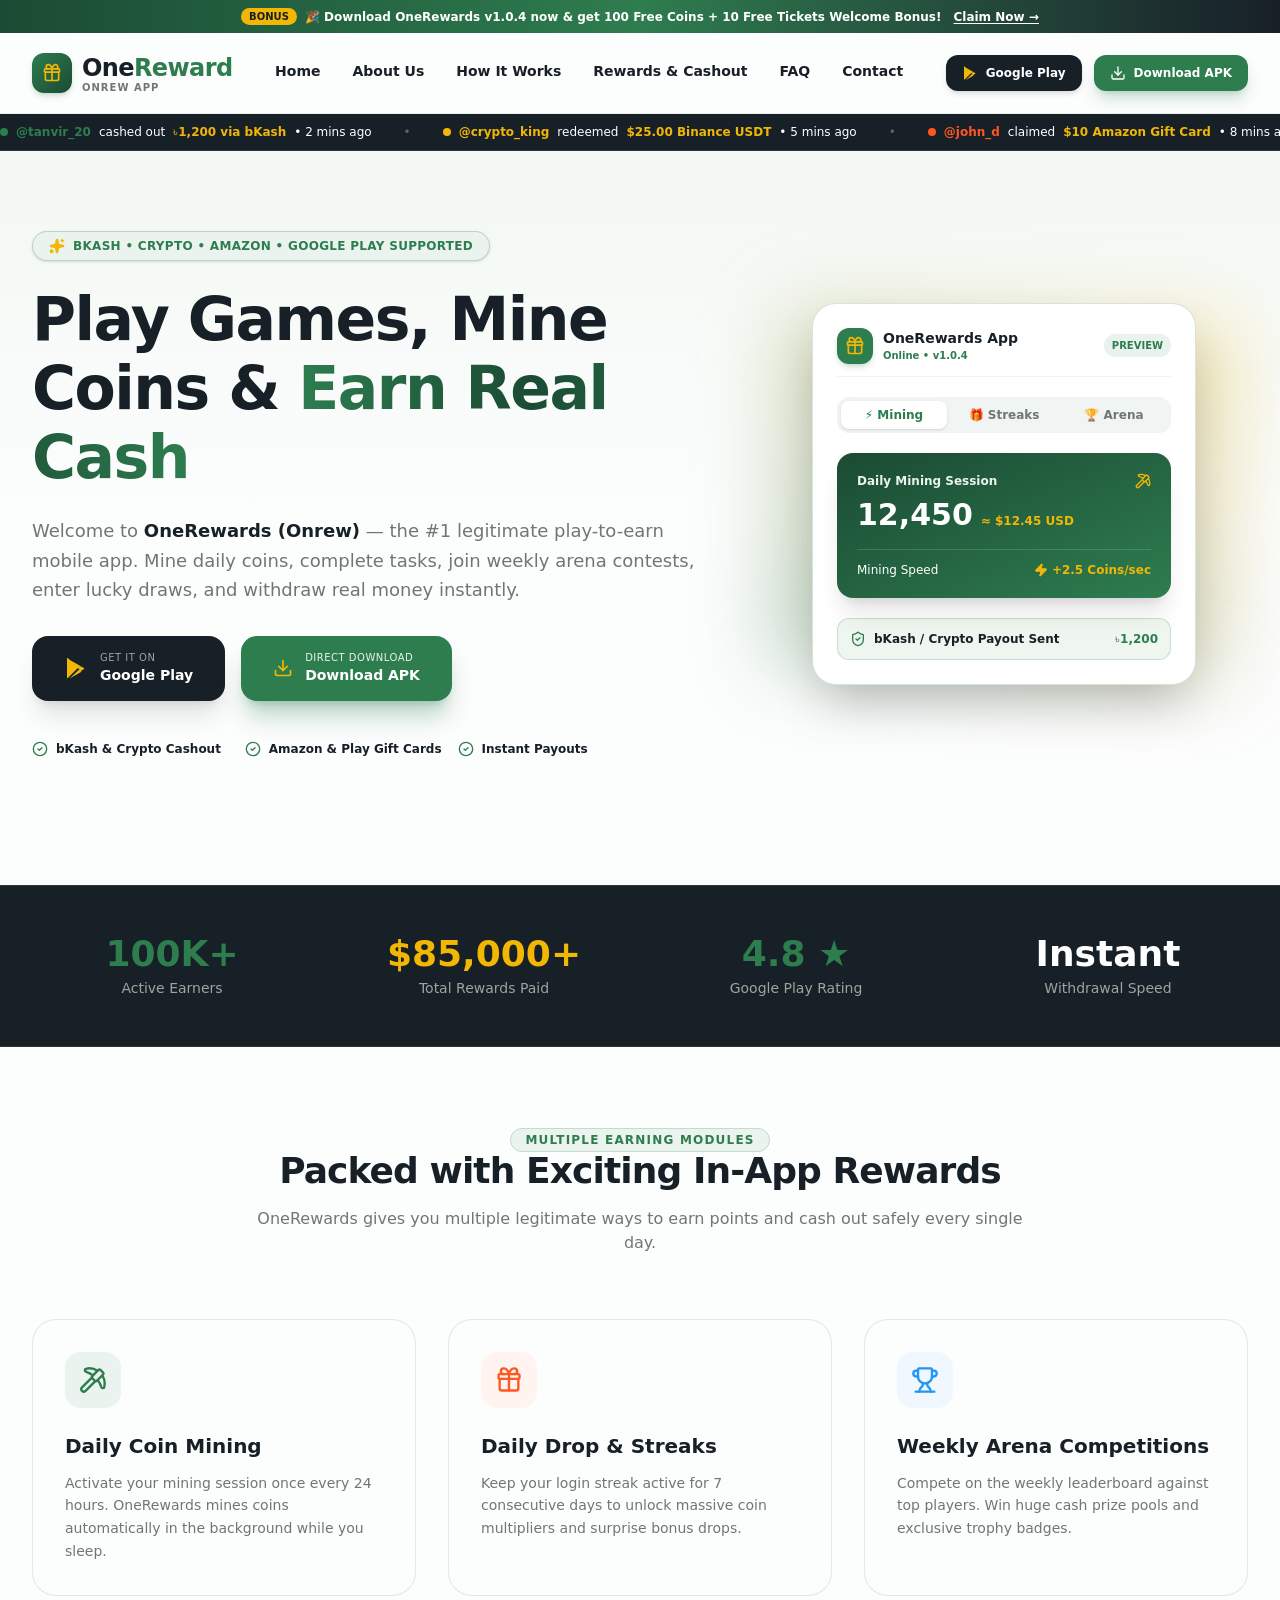
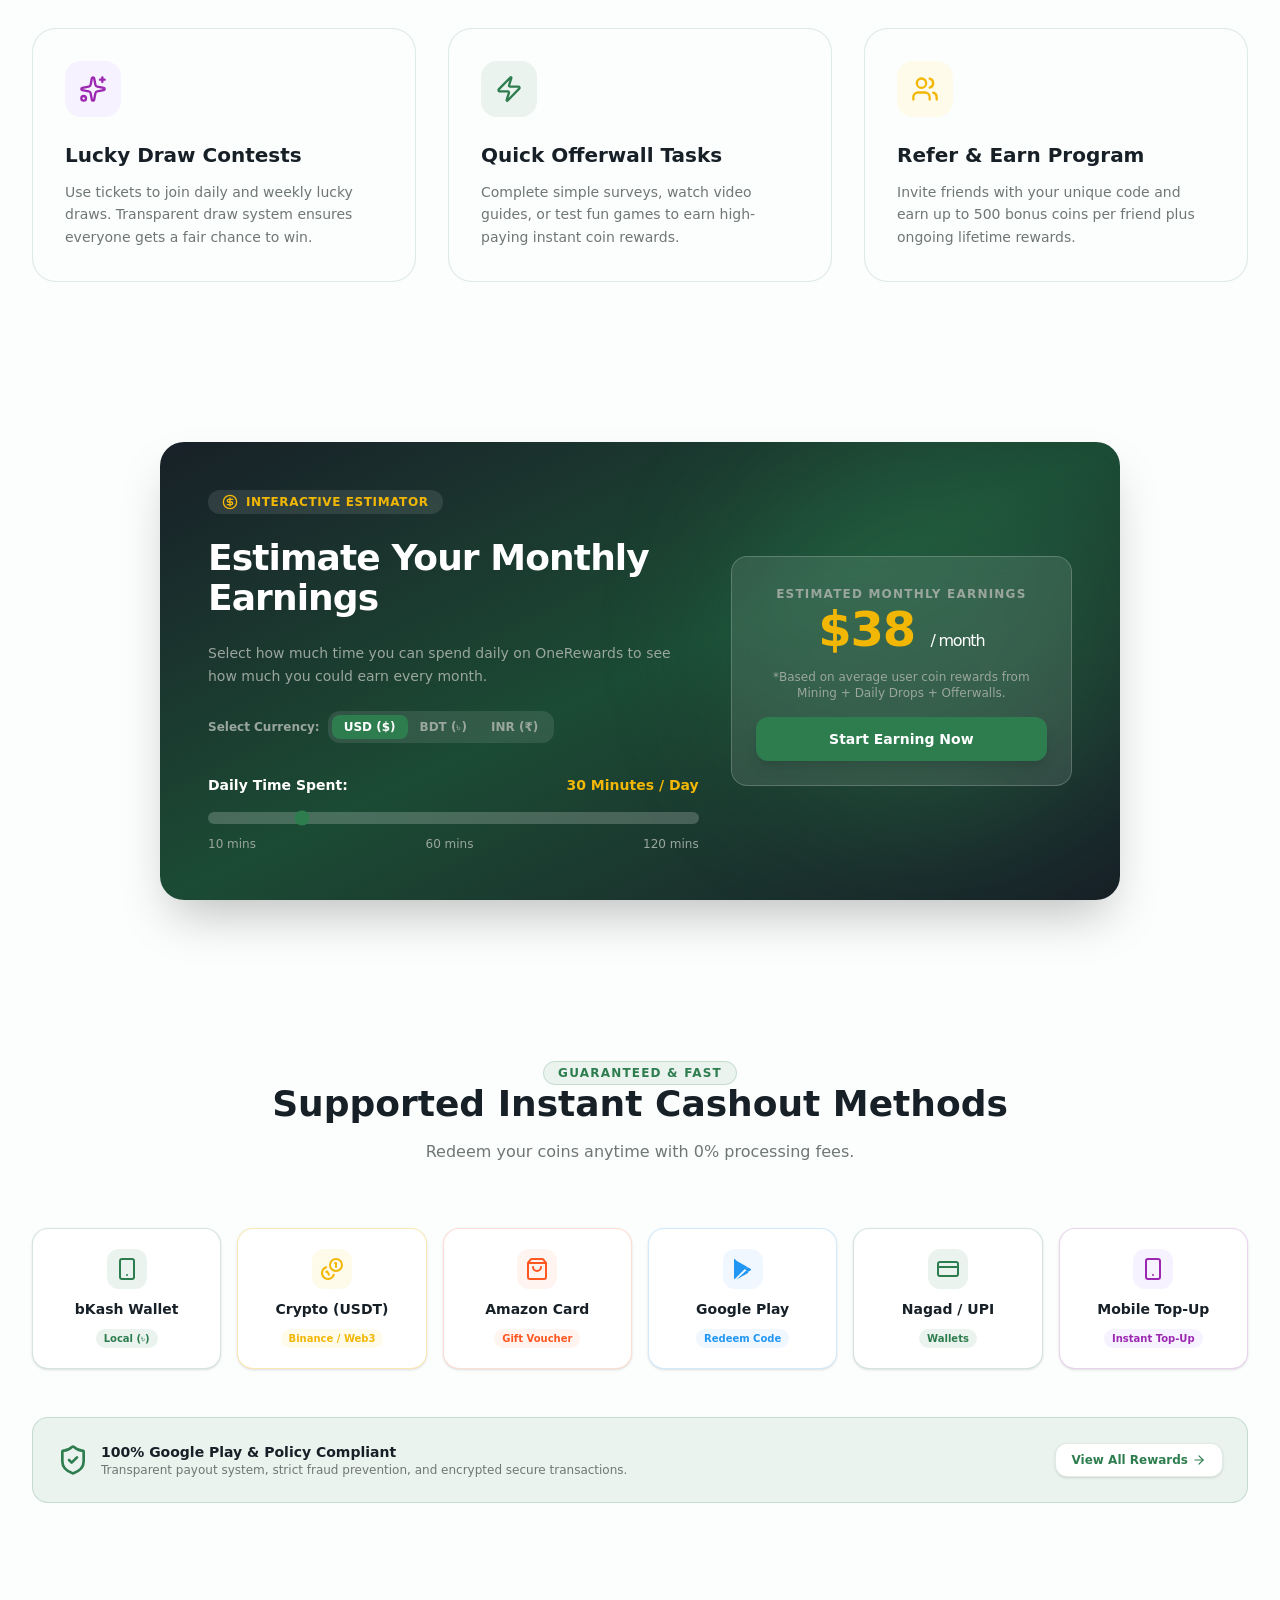
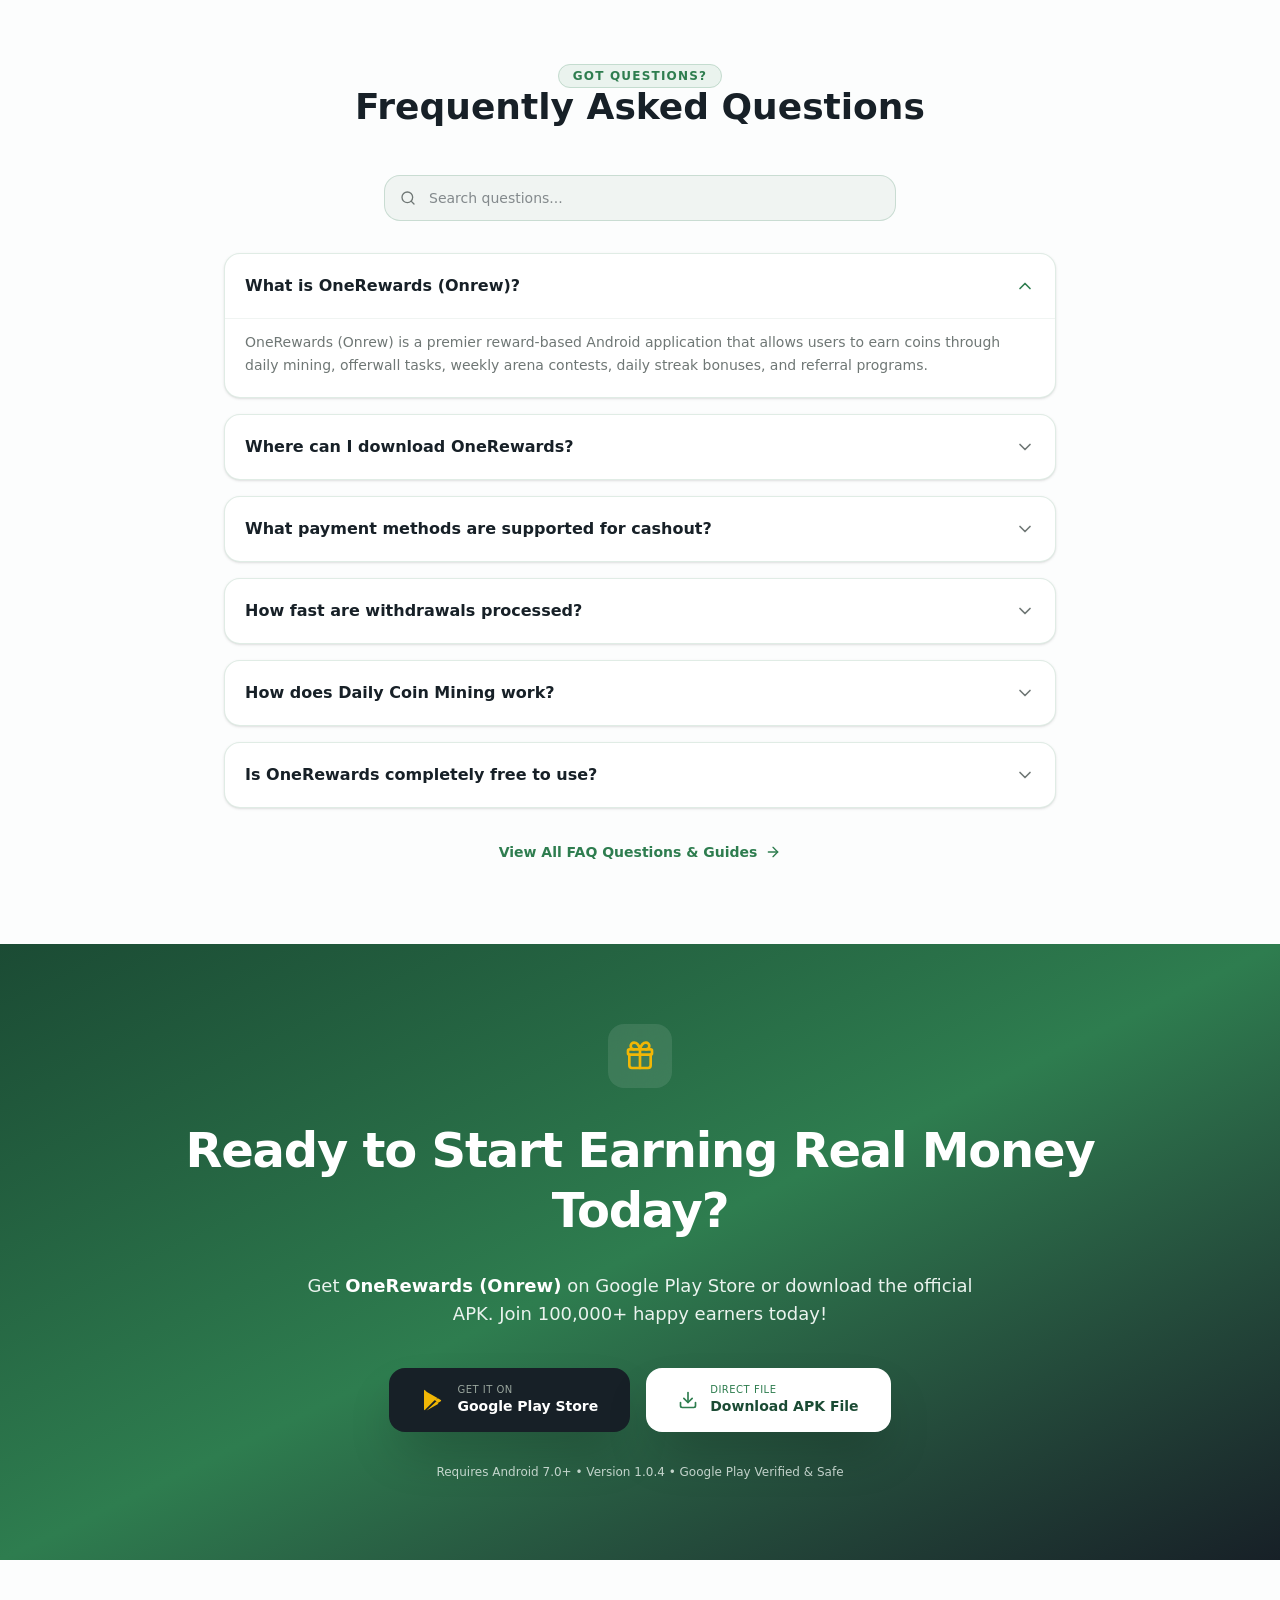
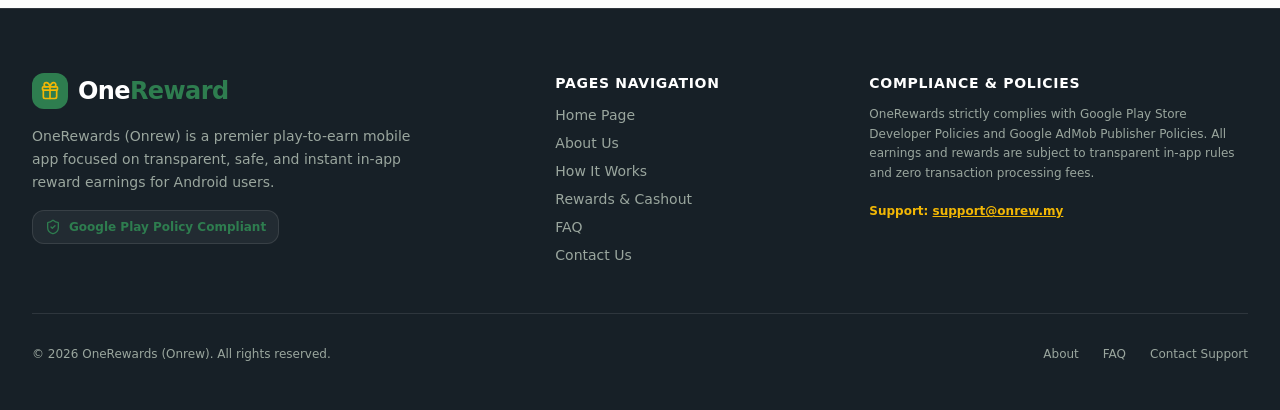
==== index.html @ f371012a "Deploy: 2026-09-25T16:07:04.960Z" ====
<!doctype html>
<html lang="en" class="scroll-smooth">
  <head>
    <meta charset="UTF-8" />
    <link rel="icon" type="image/png" href="/logo.png" />
    <meta name="viewport" content="width=device-width, initial-scale=1.0, maximum-scale=5.0" />
    <title>OneRewards | Play to Earn Money</title>

    <!-- SEO Meta Tags -->
    <meta name="description" content="OneRewards  is a premier rewards & earning platform. Mine coins daily, complete offerwall tasks, enter lucky draws, join weekly arena contests, and redeem real cash & gift cards instantly." />
    <meta name="keywords" content="OneRewards, Play to Earn, Earn Money Online, Daily Mining, Earn Cash App, Free Gift Cards, Weekly Arena, Lucky Draw, Fast Payout" />
    <meta name="author" content="OneRewards Team" />
    <meta name="robots" content="index, follow" />

    <!-- Open Graph / Facebook -->
    <meta property="og:type" content="website" />
    <meta property="og:url" content="https://onrew.app/" />
    <meta property="og:title" content="OneRewards | Play to Earn Money & Real Cash" />
    <meta property="og:description" content="Mine coins daily, complete fun tasks, compete in weekly arena contests, and withdraw real money instantly with OneRewards." />
    <meta property="og:image" content="/logo.png" />
    <meta property="og:site_name" content="OneRewards" />

    <!-- Twitter Card -->
    <meta name="twitter:card" content="summary_large_image" />
    <meta name="twitter:title" content="OneRewards | Play to Earn Money" />
    <meta name="twitter:description" content="Join 100,000+ users earning real cash & gift cards daily with OneRewards." />
    <meta name="twitter:image" content="/logo.png" />

    <!-- Google Fonts -->
    <link rel="preconnect" href="https://fonts.googleapis.com">
    <link rel="preconnect" href="https://fonts.gstatic.com" crossorigin>
    <link href="https://fonts.googleapis.com/css2?family=Plus+Jakarta+Sans:wght@400;500;600;700;800&family=Inter:wght@400;500;600;700&display=swap" rel="stylesheet">

    <!-- Structured Data (JSON-LD) for SEO -->
    <script type="application/ld+json">
    {
      "@context": "https://schema.org",
      "@type": "SoftwareApplication",
      "name": "OneRewards",
      "alternateName": "Onrew",
      "operatingSystem": "Android",
      "applicationCategory": "GameApplication, FinanceApplication",
      "offers": {
        "@type": "Offer",
        "price": "0",
        "priceCurrency": "USD"
      },
      "aggregateRating": {
        "@type": "AggregateRating",
        "ratingValue": "4.8",
        "ratingCount": "12500"
      },
      "description": "Play games, complete daily tasks, mine coins, join weekly arena contests and redeem real money with OneRewards."
    }
    </script>
    <script type="module" crossorigin src="/assets/index-3_GnJYnE.js"></script>
    <link rel="stylesheet" crossorigin href="/assets/index-DfwvZRqY.css">
  </head>
  <body class="bg-[#FCFDFD] text-[#172027] font-sans antialiased selection:bg-[#2E7D4F] selection:text-white">
    <div id="root"></div>
  </body>
</html>
---- assets/index-DfwvZRqY.css ----
/*! tailwindcss v4.3.1 | MIT License | https://tailwindcss.com */
@layer properties{@supports (((-webkit-hyphens:none)) and (not (margin-trim:inline))) or ((-moz-orient:inline) and (not (color:rgb(from red r g b)))){*,:before,:after,::backdrop{--tw-translate-x:0;--tw-translate-y:0;--tw-translate-z:0;--tw-scale-x:1;--tw-scale-y:1;--tw-scale-z:1;--tw-rotate-x:initial;--tw-rotate-y:initial;--tw-rotate-z:initial;--tw-skew-x:initial;--tw-skew-y:initial;--tw-space-y-reverse:0;--tw-space-x-reverse:0;--tw-divide-y-reverse:0;--tw-border-style:solid;--tw-gradient-position:initial;--tw-gradient-from:#0000;--tw-gradient-via:#0000;--tw-gradient-to:#0000;--tw-gradient-stops:initial;--tw-gradient-via-stops:initial;--tw-gradient-from-position:0%;--tw-gradient-via-position:50%;--tw-gradient-to-position:100%;--tw-leading:initial;--tw-font-weight:initial;--tw-tracking:initial;--tw-shadow:0 0 #0000;--tw-shadow-color:initial;--tw-shadow-alpha:100%;--tw-inset-shadow:0 0 #0000;--tw-inset-shadow-color:initial;--tw-inset-shadow-alpha:100%;--tw-ring-color:initial;--tw-ring-shadow:0 0 #0000;--tw-inset-ring-color:initial;--tw-inset-ring-shadow:0 0 #0000;--tw-ring-inset:initial;--tw-ring-offset-width:0px;--tw-ring-offset-color:#fff;--tw-ring-offset-shadow:0 0 #0000;--tw-blur:initial;--tw-brightness:initial;--tw-contrast:initial;--tw-grayscale:initial;--tw-hue-rotate:initial;--tw-invert:initial;--tw-opacity:initial;--tw-saturate:initial;--tw-sepia:initial;--tw-drop-shadow:initial;--tw-drop-shadow-color:initial;--tw-drop-shadow-alpha:100%;--tw-drop-shadow-size:initial;--tw-backdrop-blur:initial;--tw-backdrop-brightness:initial;--tw-backdrop-contrast:initial;--tw-backdrop-grayscale:initial;--tw-backdrop-hue-rotate:initial;--tw-backdrop-invert:initial;--tw-backdrop-opacity:initial;--tw-backdrop-saturate:initial;--tw-backdrop-sepia:initial;--tw-duration:initial}}}@layer theme{:root,:host{--font-sans:ui-sans-serif, system-ui, sans-serif, "Apple Color Emoji", "Segoe UI Emoji", "Segoe UI Symbol", "Noto Color Emoji";--font-mono:ui-monospace, SFMono-Regular, Menlo, Monaco, Consolas, "Liberation Mono", "Courier New", monospace;--color-white:#fff;--spacing:.25rem;--container-sm:24rem;--container-md:28rem;--container-lg:32rem;--container-xl:36rem;--container-2xl:42rem;--container-3xl:48rem;--container-4xl:56rem;--container-5xl:64rem;--container-7xl:80rem;--text-xs:.75rem;--text-xs--line-height:calc(1 / .75);--text-sm:.875rem;--text-sm--line-height:calc(1.25 / .875);--text-base:1rem;--text-base--line-height:calc(1.5 / 1);--text-lg:1.125rem;--text-lg--line-height:calc(1.75 / 1.125);--text-xl:1.25rem;--text-xl--line-height:calc(1.75 / 1.25);--text-2xl:1.5rem;--text-2xl--line-height:calc(2 / 1.5);--text-3xl:1.875rem;--text-3xl--line-height:calc(2.25 / 1.875);--text-4xl:2.25rem;--text-4xl--line-height:calc(2.5 / 2.25);--text-5xl:3rem;--text-5xl--line-height:1;--text-6xl:3.75rem;--text-6xl--line-height:1;--font-weight-normal:400;--font-weight-medium:500;--font-weight-semibold:600;--font-weight-bold:700;--font-weight-extrabold:800;--font-weight-black:900;--tracking-tight:-.025em;--tracking-wide:.025em;--tracking-wider:.05em;--tracking-widest:.1em;--leading-tight:1.25;--leading-relaxed:1.625;--radius-lg:.5rem;--radius-xl:.75rem;--radius-2xl:1rem;--radius-3xl:1.5rem;--animate-ping:ping 1s cubic-bezier(0, 0, .2, 1) infinite;--animate-pulse:pulse 2s cubic-bezier(.4, 0, .6, 1) infinite;--animate-bounce:bounce 1s infinite;--blur-md:12px;--blur-2xl:40px;--blur-3xl:64px;--default-transition-duration:.15s;--default-transition-timing-function:cubic-bezier(.4, 0, .2, 1);--default-font-family:var(--font-sans);--default-mono-font-family:var(--font-mono)}}@layer base{*,:after,:before,::backdrop{box-sizing:border-box;border:0 solid;margin:0;padding:0}::file-selector-button{box-sizing:border-box;border:0 solid;margin:0;padding:0}html,:host{-webkit-text-size-adjust:100%;tab-size:4;line-height:1.5;font-family:var(--default-font-family,ui-sans-serif, system-ui, sans-serif, "Apple Color Emoji", "Segoe UI Emoji", "Segoe UI Symbol", "Noto Color Emoji");font-feature-settings:var(--default-font-feature-settings,normal);font-variation-settings:var(--default-font-variation-settings,normal);-webkit-tap-highlight-color:transparent}hr{height:0;color:inherit;border-top-width:1px}abbr:where([title]){-webkit-text-decoration:underline dotted;text-decoration:underline dotted}h1,h2,h3,h4,h5,h6{font-size:inherit;font-weight:inherit}a{color:inherit;-webkit-text-decoration:inherit;-webkit-text-decoration:inherit;-webkit-text-decoration:inherit;-webkit-text-decoration:inherit;text-decoration:inherit}b,strong{font-weight:bolder}code,kbd,samp,pre{font-family:var(--default-mono-font-family,ui-monospace, SFMono-Regular, Menlo, Monaco, Consolas, "Liberation Mono", "Courier New", monospace);font-feature-settings:var(--default-mono-font-feature-settings,normal);font-variation-settings:var(--default-mono-font-variation-settings,normal);font-size:1em}small{font-size:80%}sub,sup{vertical-align:baseline;font-size:75%;line-height:0;position:relative}sub{bottom:-.25em}sup{top:-.5em}table{text-indent:0;border-color:inherit;border-collapse:collapse}:-moz-focusring{outline:auto}progress{vertical-align:baseline}summary{display:list-item}ol,ul,menu{list-style:none}img,svg,video,canvas,audio,iframe,embed,object{vertical-align:middle;display:block}img,video{max-width:100%;height:auto}button,input,select,optgroup,textarea{font:inherit;font-feature-settings:inherit;font-variation-settings:inherit;letter-spacing:inherit;color:inherit;opacity:1;background-color:#0000;border-radius:0}::file-selector-button{font:inherit;font-feature-settings:inherit;font-variation-settings:inherit;letter-spacing:inherit;color:inherit;opacity:1;background-color:#0000;border-radius:0}:where(select:is([multiple],[size])) optgroup{font-weight:bolder}:where(select:is([multiple],[size])) optgroup option{padding-inline-start:20px}::file-selector-button{margin-inline-end:4px}::placeholder{opacity:1}@supports (not ((-webkit-appearance:-apple-pay-button))) or (contain-intrinsic-size:1px){::placeholder{color:currentColor}@supports (color:color-mix(in lab, red, red)){::placeholder{color:color-mix(in oklab, currentcolor 50%, transparent)}}}textarea{resize:vertical}::-webkit-search-decoration{-webkit-appearance:none}::-webkit-date-and-time-value{min-height:1lh;text-align:inherit}::-webkit-datetime-edit{display:inline-flex}::-webkit-datetime-edit-fields-wrapper{padding:0}::-webkit-datetime-edit{padding-block:0}::-webkit-datetime-edit-year-field{padding-block:0}::-webkit-datetime-edit-month-field{padding-block:0}::-webkit-datetime-edit-day-field{padding-block:0}::-webkit-datetime-edit-hour-field{padding-block:0}::-webkit-datetime-edit-minute-field{padding-block:0}::-webkit-datetime-edit-second-field{padding-block:0}::-webkit-datetime-edit-millisecond-field{padding-block:0}::-webkit-datetime-edit-meridiem-field{padding-block:0}::-webkit-calendar-picker-indicator{line-height:1}:-moz-ui-invalid{box-shadow:none}button,input:where([type=button],[type=reset],[type=submit]){appearance:button}::file-selector-button{appearance:button}::-webkit-inner-spin-button{height:auto}::-webkit-outer-spin-button{height:auto}[hidden]:where(:not([hidden=until-found])){display:none!important}}@layer components;@layer utilities{.pointer-events-none{pointer-events:none}.absolute{position:absolute}.relative{position:relative}.static{position:static}.sticky{position:sticky}.inset-0{inset:0}.top-0{top:0}.top-1\/2{top:50%}.top-10{top:calc(var(--spacing) * 10)}.top-40{top:calc(var(--spacing) * 40)}.right-0{right:0}.right-10{right:calc(var(--spacing) * 10)}.left-1\/2{left:50%}.left-4{left:calc(var(--spacing) * 4)}.-z-10{z-index:calc(10 * -1)}.z-10{z-index:10}.z-40{z-index:40}.z-50{z-index:50}.mx-auto{margin-inline:auto}.-mt-1{margin-top:calc(var(--spacing) * -1)}.mt-0\.5{margin-top:calc(var(--spacing) * .5)}.mt-1{margin-top:var(--spacing)}.mt-2{margin-top:calc(var(--spacing) * 2)}.mt-3{margin-top:calc(var(--spacing) * 3)}.mt-4{margin-top:calc(var(--spacing) * 4)}.mt-8{margin-top:calc(var(--spacing) * 8)}.mt-12{margin-top:calc(var(--spacing) * 12)}.mb-3{margin-bottom:calc(var(--spacing) * 3)}.mb-6{margin-bottom:calc(var(--spacing) * 6)}.mb-8{margin-bottom:calc(var(--spacing) * 8)}.mb-12{margin-bottom:calc(var(--spacing) * 12)}.mb-14{margin-bottom:calc(var(--spacing) * 14)}.mb-16{margin-bottom:calc(var(--spacing) * 16)}.ml-1{margin-left:var(--spacing)}.block{display:block}.flex{display:flex}.grid{display:grid}.hidden{display:none}.inline-flex{display:inline-flex}.h-2{height:calc(var(--spacing) * 2)}.h-3{height:calc(var(--spacing) * 3)}.h-3\.5{height:calc(var(--spacing) * 3.5)}.h-4{height:calc(var(--spacing) * 4)}.h-5{height:calc(var(--spacing) * 5)}.h-6{height:calc(var(--spacing) * 6)}.h-7{height:calc(var(--spacing) * 7)}.h-8{height:calc(var(--spacing) * 8)}.h-9{height:calc(var(--spacing) * 9)}.h-10{height:calc(var(--spacing) * 10)}.h-12{height:calc(var(--spacing) * 12)}.h-14{height:calc(var(--spacing) * 14)}.h-16{height:calc(var(--spacing) * 16)}.h-20{height:calc(var(--spacing) * 20)}.h-64{height:calc(var(--spacing) * 64)}.h-96{height:calc(var(--spacing) * 96)}.h-\[300px\]{height:300px}.h-\[700px\]{height:700px}.min-h-screen{min-height:100vh}.w-2{width:calc(var(--spacing) * 2)}.w-3{width:calc(var(--spacing) * 3)}.w-3\.5{width:calc(var(--spacing) * 3.5)}.w-4{width:calc(var(--spacing) * 4)}.w-5{width:calc(var(--spacing) * 5)}.w-6{width:calc(var(--spacing) * 6)}.w-7{width:calc(var(--spacing) * 7)}.w-8{width:calc(var(--spacing) * 8)}.w-9{width:calc(var(--spacing) * 9)}.w-10{width:calc(var(--spacing) * 10)}.w-12{width:calc(var(--spacing) * 12)}.w-14{width:calc(var(--spacing) * 14)}.w-16{width:calc(var(--spacing) * 16)}.w-64{width:calc(var(--spacing) * 64)}.w-96{width:calc(var(--spacing) * 96)}.w-\[300px\]{width:300px}.w-\[700px\]{width:700px}.w-full{width:100%}.max-w-2xl{max-width:var(--container-2xl)}.max-w-3xl{max-width:var(--container-3xl)}.max-w-4xl{max-width:var(--container-4xl)}.max-w-5xl{max-width:var(--container-5xl)}.max-w-7xl{max-width:var(--container-7xl)}.max-w-fit{max-width:fit-content}.max-w-lg{max-width:var(--container-lg)}.max-w-md{max-width:var(--container-md)}.max-w-sm{max-width:var(--container-sm)}.max-w-xl{max-width:var(--container-xl)}.shrink-0{flex-shrink:0}.-translate-x-1\/2{--tw-translate-x:calc(calc(1 / 2 * 100%) * -1);translate:var(--tw-translate-x) var(--tw-translate-y)}.-translate-y-1\/2{--tw-translate-y:calc(calc(1 / 2 * 100%) * -1);translate:var(--tw-translate-x) var(--tw-translate-y)}.scale-95{--tw-scale-x:95%;--tw-scale-y:95%;--tw-scale-z:95%;scale:var(--tw-scale-x) var(--tw-scale-y)}.rotate-2{rotate:2deg}.transform{transform:var(--tw-rotate-x,) var(--tw-rotate-y,) var(--tw-rotate-z,) var(--tw-skew-x,) var(--tw-skew-y,)}.animate-bounce{animation:var(--animate-bounce)}.animate-ping{animation:var(--animate-ping)}.animate-pulse{animation:var(--animate-pulse)}.cursor-pointer{cursor:pointer}.appearance-none{appearance:none}.grid-cols-1{grid-template-columns:repeat(1,minmax(0,1fr))}.grid-cols-2{grid-template-columns:repeat(2,minmax(0,1fr))}.grid-cols-3{grid-template-columns:repeat(3,minmax(0,1fr))}.grid-cols-7{grid-template-columns:repeat(7,minmax(0,1fr))}.flex-col{flex-direction:column}.flex-wrap{flex-wrap:wrap}.items-baseline{align-items:baseline}.items-center{align-items:center}.items-start{align-items:flex-start}.items-stretch{align-items:stretch}.justify-between{justify-content:space-between}.justify-center{justify-content:center}.justify-end{justify-content:flex-end}.gap-1{gap:var(--spacing)}.gap-2{gap:calc(var(--spacing) * 2)}.gap-2\.5{gap:calc(var(--spacing) * 2.5)}.gap-3{gap:calc(var(--spacing) * 3)}.gap-4{gap:calc(var(--spacing) * 4)}.gap-6{gap:calc(var(--spacing) * 6)}.gap-8{gap:calc(var(--spacing) * 8)}.gap-10{gap:calc(var(--spacing) * 10)}.gap-12{gap:calc(var(--spacing) * 12)}:where(.space-y-0>:not(:last-child)){--tw-space-y-reverse:0;margin-block:0}:where(.space-y-1>:not(:last-child)){--tw-space-y-reverse:0;margin-block-start:calc(var(--spacing) * var(--tw-space-y-reverse));margin-block-end:calc(var(--spacing) * calc(1 - var(--tw-space-y-reverse)))}:where(.space-y-2>:not(:last-child)){--tw-space-y-reverse:0;margin-block-start:calc(calc(var(--spacing) * 2) * var(--tw-space-y-reverse));margin-block-end:calc(calc(var(--spacing) * 2) * calc(1 - var(--tw-space-y-reverse)))}:where(.space-y-2\.5>:not(:last-child)){--tw-space-y-reverse:0;margin-block-start:calc(calc(var(--spacing) * 2.5) * var(--tw-space-y-reverse));margin-block-end:calc(calc(var(--spacing) * 2.5) * calc(1 - var(--tw-space-y-reverse)))}:where(.space-y-3>:not(:last-child)){--tw-space-y-reverse:0;margin-block-start:calc(calc(var(--spacing) * 3) * var(--tw-space-y-reverse));margin-block-end:calc(calc(var(--spacing) * 3) * calc(1 - var(--tw-space-y-reverse)))}:where(.space-y-4>:not(:last-child)){--tw-space-y-reverse:0;margin-block-start:calc(calc(var(--spacing) * 4) * var(--tw-space-y-reverse));margin-block-end:calc(calc(var(--spacing) * 4) * calc(1 - var(--tw-space-y-reverse)))}:where(.space-y-5>:not(:last-child)){--tw-space-y-reverse:0;margin-block-start:calc(calc(var(--spacing) * 5) * var(--tw-space-y-reverse));margin-block-end:calc(calc(var(--spacing) * 5) * calc(1 - var(--tw-space-y-reverse)))}:where(.space-y-6>:not(:last-child)){--tw-space-y-reverse:0;margin-block-start:calc(calc(var(--spacing) * 6) * var(--tw-space-y-reverse));margin-block-end:calc(calc(var(--spacing) * 6) * calc(1 - var(--tw-space-y-reverse)))}:where(.space-y-8>:not(:last-child)){--tw-space-y-reverse:0;margin-block-start:calc(calc(var(--spacing) * 8) * var(--tw-space-y-reverse));margin-block-end:calc(calc(var(--spacing) * 8) * calc(1 - var(--tw-space-y-reverse)))}:where(.space-y-16>:not(:last-child)){--tw-space-y-reverse:0;margin-block-start:calc(calc(var(--spacing) * 16) * var(--tw-space-y-reverse));margin-block-end:calc(calc(var(--spacing) * 16) * calc(1 - var(--tw-space-y-reverse)))}:where(.space-y-20>:not(:last-child)){--tw-space-y-reverse:0;margin-block-start:calc(calc(var(--spacing) * 20) * var(--tw-space-y-reverse));margin-block-end:calc(calc(var(--spacing) * 20) * calc(1 - var(--tw-space-y-reverse)))}:where(.space-x-8>:not(:last-child)){--tw-space-x-reverse:0;margin-inline-start:calc(calc(var(--spacing) * 8) * var(--tw-space-x-reverse));margin-inline-end:calc(calc(var(--spacing) * 8) * calc(1 - var(--tw-space-x-reverse)))}:where(.divide-y>:not(:last-child)){--tw-divide-y-reverse:0;border-bottom-style:var(--tw-border-style);border-top-style:var(--tw-border-style);border-top-width:calc(1px * var(--tw-divide-y-reverse));border-bottom-width:calc(1px * calc(1 - var(--tw-divide-y-reverse)))}:where(.divide-\[\#F0F4F2\]>:not(:last-child)){border-color:#f0f4f2}.overflow-hidden{overflow:hidden}.scroll-smooth{scroll-behavior:smooth}.rounded{border-radius:.25rem}.rounded-2xl{border-radius:var(--radius-2xl)}.rounded-3xl{border-radius:var(--radius-3xl)}.rounded-full{border-radius:3.40282e38px}.rounded-lg{border-radius:var(--radius-lg)}.rounded-xl{border-radius:var(--radius-xl)}.border{border-style:var(--tw-border-style);border-width:1px}.border-y{border-block-style:var(--tw-border-style);border-block-width:1px}.border-t{border-top-style:var(--tw-border-style);border-top-width:1px}.border-b{border-bottom-style:var(--tw-border-style);border-bottom-width:1px}.border-b-2{border-bottom-style:var(--tw-border-style);border-bottom-width:2px}.border-l-2{border-left-style:var(--tw-border-style);border-left-width:2px}.border-\[\#2E7D4F\]{border-color:#2e7d4f}.border-\[\#2E7D4F\]\/10{border-color:oklab(52.8545% -.0958837 .045523/.1)}.border-\[\#2E7D4F\]\/15{border-color:oklab(52.8545% -.0958837 .045523/.15)}.border-\[\#2E7D4F\]\/20{border-color:oklab(52.8545% -.0958837 .045523/.2)}.border-\[\#2E7D4F\]\/25{border-color:oklab(52.8545% -.0958837 .045523/.25)}.border-\[\#9C27B0\]\/20{border-color:oklab(51.6833% .167733 -.134675/.2)}.border-\[\#2196F3\]\/20{border-color:oklab(65.8156% -.0610626 -.157539/.2)}.border-\[\#F0F4F2\]{border-color:#f0f4f2}.border-\[\#F2B705\]\/30{border-color:oklab(81.1366% .0145414 .164985/.3)}.border-\[\#FF5722\]\/20{border-color:oklab(67.9175% .17096 .126653/.2)}.border-white\/10{border-color:#ffffff1a}@supports (color:color-mix(in lab, red, red)){.border-white\/10{border-color:color-mix(in oklab, var(--color-white) 10%, transparent)}}.border-white\/15{border-color:#ffffff26}@supports (color:color-mix(in lab, red, red)){.border-white\/15{border-color:color-mix(in oklab, var(--color-white) 15%, transparent)}}.border-white\/20{border-color:#fff3}@supports (color:color-mix(in lab, red, red)){.border-white\/20{border-color:color-mix(in oklab, var(--color-white) 20%, transparent)}}.bg-\[\#2E7D4F\]{background-color:#2e7d4f}.bg-\[\#2E7D4F\]\/10{background-color:oklab(52.8545% -.0958837 .045523/.1)}.bg-\[\#2E7D4F\]\/30{background-color:oklab(52.8545% -.0958837 .045523/.3)}.bg-\[\#2196F3\]{background-color:#2196f3}.bg-\[\#172027\]{background-color:#172027}.bg-\[\#EAF3EE\]{background-color:#eaf3ee}.bg-\[\#EFF6EF\]{background-color:#eff6ef}.bg-\[\#F0F4F2\]{background-color:#f0f4f2}.bg-\[\#F0F7FF\]{background-color:#f0f7ff}.bg-\[\#F2B705\]{background-color:#f2b705}.bg-\[\#F2B705\]\/15{background-color:oklab(81.1366% .0145414 .164985/.15)}.bg-\[\#F7F2FF\]{background-color:#f7f2ff}.bg-\[\#FCFDFD\]{background-color:#fcfdfd}.bg-\[\#FCFDFD\]\/90{background-color:oklab(99.3291% -.00101346 -.000312626/.9)}.bg-\[\#FF5722\]{background-color:#ff5722}.bg-\[\#FFF4F0\]{background-color:#fff4f0}.bg-\[\#FFFBEB\]{background-color:#fffbeb}.bg-white{background-color:var(--color-white)}.bg-white\/5{background-color:#ffffff0d}@supports (color:color-mix(in lab, red, red)){.bg-white\/5{background-color:color-mix(in oklab, var(--color-white) 5%, transparent)}}.bg-white\/10{background-color:#ffffff1a}@supports (color:color-mix(in lab, red, red)){.bg-white\/10{background-color:color-mix(in oklab, var(--color-white) 10%, transparent)}}.bg-white\/20{background-color:#fff3}@supports (color:color-mix(in lab, red, red)){.bg-white\/20{background-color:color-mix(in oklab, var(--color-white) 20%, transparent)}}.bg-gradient-to-b{--tw-gradient-position:to bottom in oklab;background-image:linear-gradient(var(--tw-gradient-stops))}.bg-gradient-to-br{--tw-gradient-position:to bottom right in oklab;background-image:linear-gradient(var(--tw-gradient-stops))}.bg-gradient-to-r{--tw-gradient-position:to right in oklab;background-image:linear-gradient(var(--tw-gradient-stops))}.bg-gradient-to-tr{--tw-gradient-position:to top right in oklab;background-image:linear-gradient(var(--tw-gradient-stops))}.from-\[\#1B4B34\]{--tw-gradient-from:#1b4b34;--tw-gradient-stops:var(--tw-gradient-via-stops,var(--tw-gradient-position), var(--tw-gradient-from) var(--tw-gradient-from-position), var(--tw-gradient-to) var(--tw-gradient-to-position))}.from-\[\#2E7D4F\]{--tw-gradient-from:#2e7d4f;--tw-gradient-stops:var(--tw-gradient-via-stops,var(--tw-gradient-position), var(--tw-gradient-from) var(--tw-gradient-from-position), var(--tw-gradient-to) var(--tw-gradient-to-position))}.from-\[\#2E7D4F\]\/30{--tw-gradient-from:oklab(52.8545% -.0958837 .045523/.3);--tw-gradient-stops:var(--tw-gradient-via-stops,var(--tw-gradient-position), var(--tw-gradient-from) var(--tw-gradient-from-position), var(--tw-gradient-to) var(--tw-gradient-to-position))}.from-\[\#172027\]{--tw-gradient-from:#172027;--tw-gradient-stops:var(--tw-gradient-via-stops,var(--tw-gradient-position), var(--tw-gradient-from) var(--tw-gradient-from-position), var(--tw-gradient-to) var(--tw-gradient-to-position))}.from-\[\#EFF6EF\]\/70{--tw-gradient-from:oklab(96.5934% -.0097521 .00670666/.7);--tw-gradient-stops:var(--tw-gradient-via-stops,var(--tw-gradient-position), var(--tw-gradient-from) var(--tw-gradient-from-position), var(--tw-gradient-to) var(--tw-gradient-to-position))}.from-\[\#EFF6EF\]\/80{--tw-gradient-from:oklab(96.5934% -.0097521 .00670666/.8);--tw-gradient-stops:var(--tw-gradient-via-stops,var(--tw-gradient-position), var(--tw-gradient-from) var(--tw-gradient-from-position), var(--tw-gradient-to) var(--tw-gradient-to-position))}.via-\[\#1B4B34\]{--tw-gradient-via:#1b4b34;--tw-gradient-via-stops:var(--tw-gradient-position), var(--tw-gradient-from) var(--tw-gradient-from-position), var(--tw-gradient-via) var(--tw-gradient-via-position), var(--tw-gradient-to) var(--tw-gradient-to-position);--tw-gradient-stops:var(--tw-gradient-via-stops)}.via-\[\#2E7D4F\]{--tw-gradient-via:#2e7d4f;--tw-gradient-via-stops:var(--tw-gradient-position), var(--tw-gradient-from) var(--tw-gradient-from-position), var(--tw-gradient-via) var(--tw-gradient-via-position), var(--tw-gradient-to) var(--tw-gradient-to-position);--tw-gradient-stops:var(--tw-gradient-via-stops)}.via-\[\#FCFDFD\]{--tw-gradient-via:#fcfdfd;--tw-gradient-via-stops:var(--tw-gradient-position), var(--tw-gradient-from) var(--tw-gradient-from-position), var(--tw-gradient-via) var(--tw-gradient-via-position), var(--tw-gradient-to) var(--tw-gradient-to-position);--tw-gradient-stops:var(--tw-gradient-via-stops)}.to-\[\#1B4B34\]{--tw-gradient-to:#1b4b34;--tw-gradient-stops:var(--tw-gradient-via-stops,var(--tw-gradient-position), var(--tw-gradient-from) var(--tw-gradient-from-position), var(--tw-gradient-to) var(--tw-gradient-to-position))}.to-\[\#2E7D4F\]{--tw-gradient-to:#2e7d4f;--tw-gradient-stops:var(--tw-gradient-via-stops,var(--tw-gradient-position), var(--tw-gradient-from) var(--tw-gradient-from-position), var(--tw-gradient-to) var(--tw-gradient-to-position))}.to-\[\#172027\]{--tw-gradient-to:#172027;--tw-gradient-stops:var(--tw-gradient-via-stops,var(--tw-gradient-position), var(--tw-gradient-from) var(--tw-gradient-from-position), var(--tw-gradient-to) var(--tw-gradient-to-position))}.to-\[\#F2B705\]\/30{--tw-gradient-to:oklab(81.1366% .0145414 .164985/.3);--tw-gradient-stops:var(--tw-gradient-via-stops,var(--tw-gradient-position), var(--tw-gradient-from) var(--tw-gradient-from-position), var(--tw-gradient-to) var(--tw-gradient-to-position))}.to-\[\#FCFDFD\]{--tw-gradient-to:#fcfdfd;--tw-gradient-stops:var(--tw-gradient-via-stops,var(--tw-gradient-position), var(--tw-gradient-from) var(--tw-gradient-from-position), var(--tw-gradient-to) var(--tw-gradient-to-position))}.bg-clip-text{-webkit-background-clip:text;background-clip:text}.fill-\[\#F2B705\]{fill:#f2b705}.p-1{padding:var(--spacing)}.p-2{padding:calc(var(--spacing) * 2)}.p-3{padding:calc(var(--spacing) * 3)}.p-5{padding:calc(var(--spacing) * 5)}.p-6{padding:calc(var(--spacing) * 6)}.p-8{padding:calc(var(--spacing) * 8)}.px-2{padding-inline:calc(var(--spacing) * 2)}.px-3{padding-inline:calc(var(--spacing) * 3)}.px-3\.5{padding-inline:calc(var(--spacing) * 3.5)}.px-4{padding-inline:calc(var(--spacing) * 4)}.px-5{padding-inline:calc(var(--spacing) * 5)}.px-6{padding-inline:calc(var(--spacing) * 6)}.px-8{padding-inline:calc(var(--spacing) * 8)}.py-0\.5{padding-block:calc(var(--spacing) * .5)}.py-1{padding-block:var(--spacing)}.py-1\.5{padding-block:calc(var(--spacing) * 1.5)}.py-2{padding-block:calc(var(--spacing) * 2)}.py-2\.5{padding-block:calc(var(--spacing) * 2.5)}.py-3{padding-block:calc(var(--spacing) * 3)}.py-4{padding-block:calc(var(--spacing) * 4)}.py-8{padding-block:calc(var(--spacing) * 8)}.py-12{padding-block:calc(var(--spacing) * 12)}.py-16{padding-block:calc(var(--spacing) * 16)}.py-20{padding-block:calc(var(--spacing) * 20)}.pt-2{padding-top:calc(var(--spacing) * 2)}.pt-3{padding-top:calc(var(--spacing) * 3)}.pt-4{padding-top:calc(var(--spacing) * 4)}.pt-8{padding-top:calc(var(--spacing) * 8)}.pt-10{padding-top:calc(var(--spacing) * 10)}.pt-12{padding-top:calc(var(--spacing) * 12)}.pt-16{padding-top:calc(var(--spacing) * 16)}.pb-1{padding-bottom:var(--spacing)}.pb-3{padding-bottom:calc(var(--spacing) * 3)}.pb-5{padding-bottom:calc(var(--spacing) * 5)}.pb-6{padding-bottom:calc(var(--spacing) * 6)}.pb-12{padding-bottom:calc(var(--spacing) * 12)}.pb-16{padding-bottom:calc(var(--spacing) * 16)}.pb-20{padding-bottom:calc(var(--spacing) * 20)}.pl-4{padding-left:calc(var(--spacing) * 4)}.pl-11{padding-left:calc(var(--spacing) * 11)}.pl-12{padding-left:calc(var(--spacing) * 12)}.text-center{text-align:center}.text-left{text-align:left}.text-right{text-align:right}.font-sans{font-family:var(--font-sans)}.text-2xl{font-size:var(--text-2xl);line-height:var(--tw-leading,var(--text-2xl--line-height))}.text-3xl{font-size:var(--text-3xl);line-height:var(--tw-leading,var(--text-3xl--line-height))}.text-4xl{font-size:var(--text-4xl);line-height:var(--tw-leading,var(--text-4xl--line-height))}.text-base{font-size:var(--text-base);line-height:var(--tw-leading,var(--text-base--line-height))}.text-sm{font-size:var(--text-sm);line-height:var(--tw-leading,var(--text-sm--line-height))}.text-xl{font-size:var(--text-xl);line-height:var(--tw-leading,var(--text-xl--line-height))}.text-xs{font-size:var(--text-xs);line-height:var(--tw-leading,var(--text-xs--line-height))}.text-\[10px\]{font-size:10px}.leading-\[1\.15\]{--tw-leading:1.15;line-height:1.15}.leading-relaxed{--tw-leading:var(--leading-relaxed);line-height:var(--leading-relaxed)}.leading-tight{--tw-leading:var(--leading-tight);line-height:var(--leading-tight)}.font-black{--tw-font-weight:var(--font-weight-black);font-weight:var(--font-weight-black)}.font-bold{--tw-font-weight:var(--font-weight-bold);font-weight:var(--font-weight-bold)}.font-extrabold{--tw-font-weight:var(--font-weight-extrabold);font-weight:var(--font-weight-extrabold)}.font-medium{--tw-font-weight:var(--font-weight-medium);font-weight:var(--font-weight-medium)}.font-normal{--tw-font-weight:var(--font-weight-normal);font-weight:var(--font-weight-normal)}.font-semibold{--tw-font-weight:var(--font-weight-semibold);font-weight:var(--font-weight-semibold)}.tracking-tight{--tw-tracking:var(--tracking-tight);letter-spacing:var(--tracking-tight)}.tracking-wide{--tw-tracking:var(--tracking-wide);letter-spacing:var(--tracking-wide)}.tracking-wider{--tw-tracking:var(--tracking-wider);letter-spacing:var(--tracking-wider)}.tracking-widest{--tw-tracking:var(--tracking-widest);letter-spacing:var(--tracking-widest)}.text-\[\#1B4B34\]{color:#1b4b34}.text-\[\#2E7D4F\]{color:#2e7d4f}.text-\[\#2E7D4F\]\/20{color:oklab(52.8545% -.0958837 .045523/.2)}.text-\[\#6F7775\]{color:#6f7775}.text-\[\#9AA69E\]{color:#9aa69e}.text-\[\#9C27B0\]{color:#9c27b0}.text-\[\#2196F3\]{color:#2196f3}.text-\[\#172027\]{color:#172027}.text-\[\#EAF3EE\]{color:#eaf3ee}.text-\[\#EAF3EE\]\/80{color:oklab(95.599% -.0110366 .0035761/.8)}.text-\[\#F2B705\]{color:#f2b705}.text-\[\#FF5722\]{color:#ff5722}.text-transparent{color:#0000}.text-white{color:var(--color-white)}.text-white\/30{color:#ffffff4d}@supports (color:color-mix(in lab, red, red)){.text-white\/30{color:color-mix(in oklab, var(--color-white) 30%, transparent)}}.uppercase{text-transform:uppercase}.underline{text-decoration-line:underline}.underline-offset-2{text-underline-offset:2px}.antialiased{-webkit-font-smoothing:antialiased;-moz-osx-font-smoothing:grayscale}.accent-\[\#2E7D4F\]{accent-color:#2e7d4f}.shadow-2xl{--tw-shadow:0 25px 50px -12px var(--tw-shadow-color,#00000040);box-shadow:var(--tw-inset-shadow), var(--tw-inset-ring-shadow), var(--tw-ring-offset-shadow), var(--tw-ring-shadow), var(--tw-shadow)}.shadow-lg{--tw-shadow:0 10px 15px -3px var(--tw-shadow-color,#0000001a), 0 4px 6px -4px var(--tw-shadow-color,#0000001a);box-shadow:var(--tw-inset-shadow), var(--tw-inset-ring-shadow), var(--tw-ring-offset-shadow), var(--tw-ring-shadow), var(--tw-shadow)}.shadow-md{--tw-shadow:0 4px 6px -1px var(--tw-shadow-color,#0000001a), 0 2px 4px -2px var(--tw-shadow-color,#0000001a);box-shadow:var(--tw-inset-shadow), var(--tw-inset-ring-shadow), var(--tw-ring-offset-shadow), var(--tw-ring-shadow), var(--tw-shadow)}.shadow-sm{--tw-shadow:0 1px 3px 0 var(--tw-shadow-color,#0000001a), 0 1px 2px -1px var(--tw-shadow-color,#0000001a);box-shadow:var(--tw-inset-shadow), var(--tw-inset-ring-shadow), var(--tw-ring-offset-shadow), var(--tw-ring-shadow), var(--tw-shadow)}.shadow-xl{--tw-shadow:0 20px 25px -5px var(--tw-shadow-color,#0000001a), 0 8px 10px -6px var(--tw-shadow-color,#0000001a);box-shadow:var(--tw-inset-shadow), var(--tw-inset-ring-shadow), var(--tw-ring-offset-shadow), var(--tw-ring-shadow), var(--tw-shadow)}.shadow-\[\#2E7D4F\]\/20{--tw-shadow-color:#2e7d4f33}@supports (color:color-mix(in lab, red, red)){.shadow-\[\#2E7D4F\]\/20{--tw-shadow-color:color-mix(in oklab, oklab(52.8545% -.0958837 .045523/.2) var(--tw-shadow-alpha), transparent)}}.shadow-\[\#2E7D4F\]\/25{--tw-shadow-color:#2e7d4f40}@supports (color:color-mix(in lab, red, red)){.shadow-\[\#2E7D4F\]\/25{--tw-shadow-color:color-mix(in oklab, oklab(52.8545% -.0958837 .045523/.25) var(--tw-shadow-alpha), transparent)}}.shadow-\[\#2E7D4F\]\/30{--tw-shadow-color:#2e7d4f4d}@supports (color:color-mix(in lab, red, red)){.shadow-\[\#2E7D4F\]\/30{--tw-shadow-color:color-mix(in oklab, oklab(52.8545% -.0958837 .045523/.3) var(--tw-shadow-alpha), transparent)}}.blur-2xl{--tw-blur:blur(var(--blur-2xl));filter:var(--tw-blur,) var(--tw-brightness,) var(--tw-contrast,) var(--tw-grayscale,) var(--tw-hue-rotate,) var(--tw-invert,) var(--tw-saturate,) var(--tw-sepia,) var(--tw-drop-shadow,)}.blur-3xl{--tw-blur:blur(var(--blur-3xl));filter:var(--tw-blur,) var(--tw-brightness,) var(--tw-contrast,) var(--tw-grayscale,) var(--tw-hue-rotate,) var(--tw-invert,) var(--tw-saturate,) var(--tw-sepia,) var(--tw-drop-shadow,)}.filter{filter:var(--tw-blur,) var(--tw-brightness,) var(--tw-contrast,) var(--tw-grayscale,) var(--tw-hue-rotate,) var(--tw-invert,) var(--tw-saturate,) var(--tw-sepia,) var(--tw-drop-shadow,)}.backdrop-blur-md{--tw-backdrop-blur:blur(var(--blur-md));-webkit-backdrop-filter:var(--tw-backdrop-blur,) var(--tw-backdrop-brightness,) var(--tw-backdrop-contrast,) var(--tw-backdrop-grayscale,) var(--tw-backdrop-hue-rotate,) var(--tw-backdrop-invert,) var(--tw-backdrop-opacity,) var(--tw-backdrop-saturate,) var(--tw-backdrop-sepia,);backdrop-filter:var(--tw-backdrop-blur,) var(--tw-backdrop-brightness,) var(--tw-backdrop-contrast,) var(--tw-backdrop-grayscale,) var(--tw-backdrop-hue-rotate,) var(--tw-backdrop-invert,) var(--tw-backdrop-opacity,) var(--tw-backdrop-saturate,) var(--tw-backdrop-sepia,)}.transition-all{transition-property:all;transition-timing-function:var(--tw-ease,var(--default-transition-timing-function));transition-duration:var(--tw-duration,var(--default-transition-duration))}.transition-colors{transition-property:color,background-color,border-color,outline-color,text-decoration-color,fill,stroke,--tw-gradient-from,--tw-gradient-via,--tw-gradient-to;transition-timing-function:var(--tw-ease,var(--default-transition-timing-function));transition-duration:var(--tw-duration,var(--default-transition-duration))}.transition-transform{transition-property:transform,translate,scale,rotate;transition-timing-function:var(--tw-ease,var(--default-transition-timing-function));transition-duration:var(--tw-duration,var(--default-transition-duration))}.duration-300{--tw-duration:.3s;transition-duration:.3s}.outline-none{--tw-outline-style:none;outline-style:none}@media (hover:hover){.group-hover\:translate-y-0\.5:is(:where(.group):hover *){--tw-translate-y:calc(var(--spacing) * .5);translate:var(--tw-translate-x) var(--tw-translate-y)}.group-hover\:scale-105:is(:where(.group):hover *){--tw-scale-x:105%;--tw-scale-y:105%;--tw-scale-z:105%;scale:var(--tw-scale-x) var(--tw-scale-y)}.group-hover\:scale-110:is(:where(.group):hover *){--tw-scale-x:110%;--tw-scale-y:110%;--tw-scale-z:110%;scale:var(--tw-scale-x) var(--tw-scale-y)}}.selection\:bg-\[\#2E7D4F\] ::selection{background-color:#2e7d4f}.selection\:bg-\[\#2E7D4F\]::selection{background-color:#2e7d4f}.selection\:text-white ::selection{color:var(--color-white)}.selection\:text-white::selection{color:var(--color-white)}@media (hover:hover){.hover\:-translate-y-1:hover{--tw-translate-y:calc(var(--spacing) * -1);translate:var(--tw-translate-x) var(--tw-translate-y)}.hover\:scale-105:hover{--tw-scale-x:105%;--tw-scale-y:105%;--tw-scale-z:105%;scale:var(--tw-scale-x) var(--tw-scale-y)}.hover\:scale-\[1\.03\]:hover{scale:1.03}.hover\:border-\[\#2E7D4F\]:hover{border-color:#2e7d4f}.hover\:border-\[\#9C27B0\]:hover{border-color:#9c27b0}.hover\:border-\[\#2196F3\]:hover{border-color:#2196f3}.hover\:border-\[\#F2B705\]:hover{border-color:#f2b705}.hover\:border-\[\#FF5722\]:hover{border-color:#ff5722}.hover\:bg-\[\#000000\]:hover{background-color:#000}.hover\:bg-\[\#1B4B34\]:hover{background-color:#1b4b34}.hover\:bg-\[\#2E7D4F\]:hover{background-color:#2e7d4f}.hover\:bg-\[\#EAF3EE\]:hover{background-color:#eaf3ee}.hover\:bg-\[\#F0F4F2\]:hover{background-color:#f0f4f2}.hover\:bg-\[\#F0F4F2\]\/50:hover{background-color:oklab(96.3561% -.00482622 .00129253/.5)}.hover\:text-\[\#2E7D4F\]:hover{color:#2e7d4f}.hover\:text-\[\#172027\]:hover{color:#172027}.hover\:text-\[\#F2B705\]:hover{color:#f2b705}.hover\:text-white:hover{color:var(--color-white)}.hover\:underline:hover{text-decoration-line:underline}.hover\:shadow-2xl:hover{--tw-shadow:0 25px 50px -12px var(--tw-shadow-color,#00000040);box-shadow:var(--tw-inset-shadow), var(--tw-inset-ring-shadow), var(--tw-ring-offset-shadow), var(--tw-ring-shadow), var(--tw-shadow)}.hover\:shadow-xl:hover{--tw-shadow:0 20px 25px -5px var(--tw-shadow-color,#0000001a), 0 8px 10px -6px var(--tw-shadow-color,#0000001a);box-shadow:var(--tw-inset-shadow), var(--tw-inset-ring-shadow), var(--tw-ring-offset-shadow), var(--tw-ring-shadow), var(--tw-shadow)}}.focus\:ring-2:focus{--tw-ring-shadow:var(--tw-ring-inset,) 0 0 0 calc(2px + var(--tw-ring-offset-width)) var(--tw-ring-color,currentcolor);box-shadow:var(--tw-inset-shadow), var(--tw-inset-ring-shadow), var(--tw-ring-offset-shadow), var(--tw-ring-shadow), var(--tw-shadow)}.focus\:ring-\[\#2E7D4F\]:focus{--tw-ring-color:#2e7d4f}.active\:scale-\[0\.98\]:active{scale:.98}@media (width>=40rem){.sm\:inline{display:inline}.sm\:w-auto{width:auto}.sm\:grid-cols-2{grid-template-columns:repeat(2,minmax(0,1fr))}.sm\:grid-cols-3{grid-template-columns:repeat(3,minmax(0,1fr))}.sm\:flex-row{flex-direction:row}.sm\:items-center{align-items:center}.sm\:p-10{padding:calc(var(--spacing) * 10)}.sm\:p-12{padding:calc(var(--spacing) * 12)}.sm\:px-6{padding-inline:calc(var(--spacing) * 6)}.sm\:text-4xl{font-size:var(--text-4xl);line-height:var(--tw-leading,var(--text-4xl--line-height))}.sm\:text-5xl{font-size:var(--text-5xl);line-height:var(--tw-leading,var(--text-5xl--line-height))}.sm\:text-base{font-size:var(--text-base);line-height:var(--tw-leading,var(--text-base--line-height))}.sm\:text-lg{font-size:var(--text-lg);line-height:var(--tw-leading,var(--text-lg--line-height))}.sm\:text-sm{font-size:var(--text-sm);line-height:var(--tw-leading,var(--text-sm--line-height))}}@media (width>=48rem){.md\:col-span-3{grid-column:span 3/span 3}.md\:col-span-4{grid-column:span 4/span 4}.md\:col-span-5{grid-column:span 5/span 5}.md\:flex{display:flex}.md\:hidden{display:none}.md\:grid-cols-2{grid-template-columns:repeat(2,minmax(0,1fr))}.md\:grid-cols-3{grid-template-columns:repeat(3,minmax(0,1fr))}.md\:grid-cols-4{grid-template-columns:repeat(4,minmax(0,1fr))}.md\:grid-cols-6{grid-template-columns:repeat(6,minmax(0,1fr))}.md\:grid-cols-12{grid-template-columns:repeat(12,minmax(0,1fr))}.md\:flex-row{flex-direction:row}.md\:pt-20{padding-top:calc(var(--spacing) * 20)}.md\:pb-32{padding-bottom:calc(var(--spacing) * 32)}}@media (width>=64rem){.lg\:col-span-5{grid-column:span 5/span 5}.lg\:col-span-6{grid-column:span 6/span 6}.lg\:col-span-7{grid-column:span 7/span 7}.lg\:grid-cols-3{grid-template-columns:repeat(3,minmax(0,1fr))}.lg\:grid-cols-12{grid-template-columns:repeat(12,minmax(0,1fr))}.lg\:gap-8{gap:calc(var(--spacing) * 8)}.lg\:px-8{padding-inline:calc(var(--spacing) * 8)}.lg\:text-6xl{font-size:var(--text-6xl);line-height:var(--tw-leading,var(--text-6xl--line-height))}}}:root{--brand-green:#2e7d4f;--brand-green-dark:#1b4b34;--brand-green-light:#eaf3ee;--brand-dark:#172027;--brand-gold:#f2b705;--brand-bg:#fcfdfd;--brand-surface:#f0f4f2;color:var(--brand-dark);background-color:var(--brand-bg);font-synthesis:none;text-rendering:optimizelegibility;-webkit-font-smoothing:antialiased;-moz-osx-font-smoothing:grayscale;font-family:Plus Jakarta Sans,Inter,-apple-system,BlinkMacSystemFont,sans-serif}*,:before,:after{box-sizing:border-box}html{scroll-behavior:smooth}body{color:#172027;background-color:#fcfdfd;min-width:320px;min-height:100vh;margin:0;padding:0;overflow-x:hidden}#root{background-color:#fcfdfd;width:100%;min-height:100vh;overflow-x:hidden}@keyframes pulseGlow{0%,to{transform:scale(1);box-shadow:0 0 20px #2e7d4f33}50%{transform:scale(1.02);box-shadow:0 0 35px #2e7d4f66}}.animate-pulse-glow{animation:3s ease-in-out infinite pulseGlow}@keyframes floatAnim{0%,to{transform:translateY(0)}50%{transform:translateY(-8px)}}.animate-float{animation:4s ease-in-out infinite floatAnim}@keyframes shimmer{0%{background-position:-200% 0}to{background-position:200% 0}}.shimmer-bg{background:linear-gradient(90deg,#fff0 0%,#fff3 50%,#fff0 100%) 0 0/200% 100%;animation:2.5s infinite shimmer}@keyframes tickerMove{0%{transform:translate(0)}to{transform:translate(-50%)}}.animate-ticker{white-space:nowrap;animation:25s linear infinite tickerMove;display:inline-flex}.animate-ticker:hover{animation-play-state:paused}.glass-card{-webkit-backdrop-filter:blur(16px);backdrop-filter:blur(16px);background:#ffffffe0;border:1px solid #2e7d4f26}.glass-card-dark{-webkit-backdrop-filter:blur(16px);backdrop-filter:blur(16px);background:#172027f2;border:1px solid #ffffff1f}.border-gradient-gold{border-image:linear-gradient(90deg,#2e7d4f,#f2b705) 1}::-webkit-scrollbar{width:8px}::-webkit-scrollbar-thumb{background:#2e7d4f;border-radius:999px}::-webkit-scrollbar-thumb:hover{background:#1b4b34}::-webkit-scrollbar-track{background:#eff6ef}@property --tw-translate-x{syntax:"*";inherits:false;initial-value:0}@property --tw-translate-y{syntax:"*";inherits:false;initial-value:0}@property --tw-translate-z{syntax:"*";inherits:false;initial-value:0}@property --tw-scale-x{syntax:"*";inherits:false;initial-value:1}@property --tw-scale-y{syntax:"*";inherits:false;initial-value:1}@property --tw-scale-z{syntax:"*";inherits:false;initial-value:1}@property --tw-rotate-x{syntax:"*";inherits:false}@property --tw-rotate-y{syntax:"*";inherits:false}@property --tw-rotate-z{syntax:"*";inherits:false}@property --tw-skew-x{syntax:"*";inherits:false}@property --tw-skew-y{syntax:"*";inherits:false}@property --tw-space-y-reverse{syntax:"*";inherits:false;initial-value:0}@property --tw-space-x-reverse{syntax:"*";inherits:false;initial-value:0}@property --tw-divide-y-reverse{syntax:"*";inherits:false;initial-value:0}@property --tw-border-style{syntax:"*";inherits:false;initial-value:solid}@property --tw-gradient-position{syntax:"*";inherits:false}@property --tw-gradient-from{syntax:"<color>";inherits:false;initial-value:#0000}@property --tw-gradient-via{syntax:"<color>";inherits:false;initial-value:#0000}@property --tw-gradient-to{syntax:"<color>";inherits:false;initial-value:#0000}@property --tw-gradient-stops{syntax:"*";inherits:false}@property --tw-gradient-via-stops{syntax:"*";inherits:false}@property --tw-gradient-from-position{syntax:"<length-percentage>";inherits:false;initial-value:0%}@property --tw-gradient-via-position{syntax:"<length-percentage>";inherits:false;initial-value:50%}@property --tw-gradient-to-position{syntax:"<length-percentage>";inherits:false;initial-value:100%}@property --tw-leading{syntax:"*";inherits:false}@property --tw-font-weight{syntax:"*";inherits:false}@property --tw-tracking{syntax:"*";inherits:false}@property --tw-shadow{syntax:"*";inherits:false;initial-value:0 0 #0000}@property --tw-shadow-color{syntax:"*";inherits:false}@property --tw-shadow-alpha{syntax:"<percentage>";inherits:false;initial-value:100%}@property --tw-inset-shadow{syntax:"*";inherits:false;initial-value:0 0 #0000}@property --tw-inset-shadow-color{syntax:"*";inherits:false}@property --tw-inset-shadow-alpha{syntax:"<percentage>";inherits:false;initial-value:100%}@property --tw-ring-color{syntax:"*";inherits:false}@property --tw-ring-shadow{syntax:"*";inherits:false;initial-value:0 0 #0000}@property --tw-inset-ring-color{syntax:"*";inherits:false}@property --tw-inset-ring-shadow{syntax:"*";inherits:false;initial-value:0 0 #0000}@property --tw-ring-inset{syntax:"*";inherits:false}@property --tw-ring-offset-width{syntax:"<length>";inherits:false;initial-value:0}@property --tw-ring-offset-color{syntax:"*";inherits:false;initial-value:#fff}@property --tw-ring-offset-shadow{syntax:"*";inherits:false;initial-value:0 0 #0000}@property --tw-blur{syntax:"*";inherits:false}@property --tw-brightness{syntax:"*";inherits:false}@property --tw-contrast{syntax:"*";inherits:false}@property --tw-grayscale{syntax:"*";inherits:false}@property --tw-hue-rotate{syntax:"*";inherits:false}@property --tw-invert{syntax:"*";inherits:false}@property --tw-opacity{syntax:"*";inherits:false}@property --tw-saturate{syntax:"*";inherits:false}@property --tw-sepia{syntax:"*";inherits:false}@property --tw-drop-shadow{syntax:"*";inherits:false}@property --tw-drop-shadow-color{syntax:"*";inherits:false}@property --tw-drop-shadow-alpha{syntax:"<percentage>";inherits:false;initial-value:100%}@property --tw-drop-shadow-size{syntax:"*";inherits:false}@property --tw-backdrop-blur{syntax:"*";inherits:false}@property --tw-backdrop-brightness{syntax:"*";inherits:false}@property --tw-backdrop-contrast{syntax:"*";inherits:false}@property --tw-backdrop-grayscale{syntax:"*";inherits:false}@property --tw-backdrop-hue-rotate{syntax:"*";inherits:false}@property --tw-backdrop-invert{syntax:"*";inherits:false}@property --tw-backdrop-opacity{syntax:"*";inherits:false}@property --tw-backdrop-saturate{syntax:"*";inherits:false}@property --tw-backdrop-sepia{syntax:"*";inherits:false}@property --tw-duration{syntax:"*";inherits:false}@keyframes ping{75%,to{opacity:0;transform:scale(2)}}@keyframes pulse{50%{opacity:.5}}@keyframes bounce{0%,to{animation-timing-function:cubic-bezier(.8,0,1,1);transform:translateY(-25%)}50%{animation-timing-function:cubic-bezier(0,0,.2,1);transform:none}}
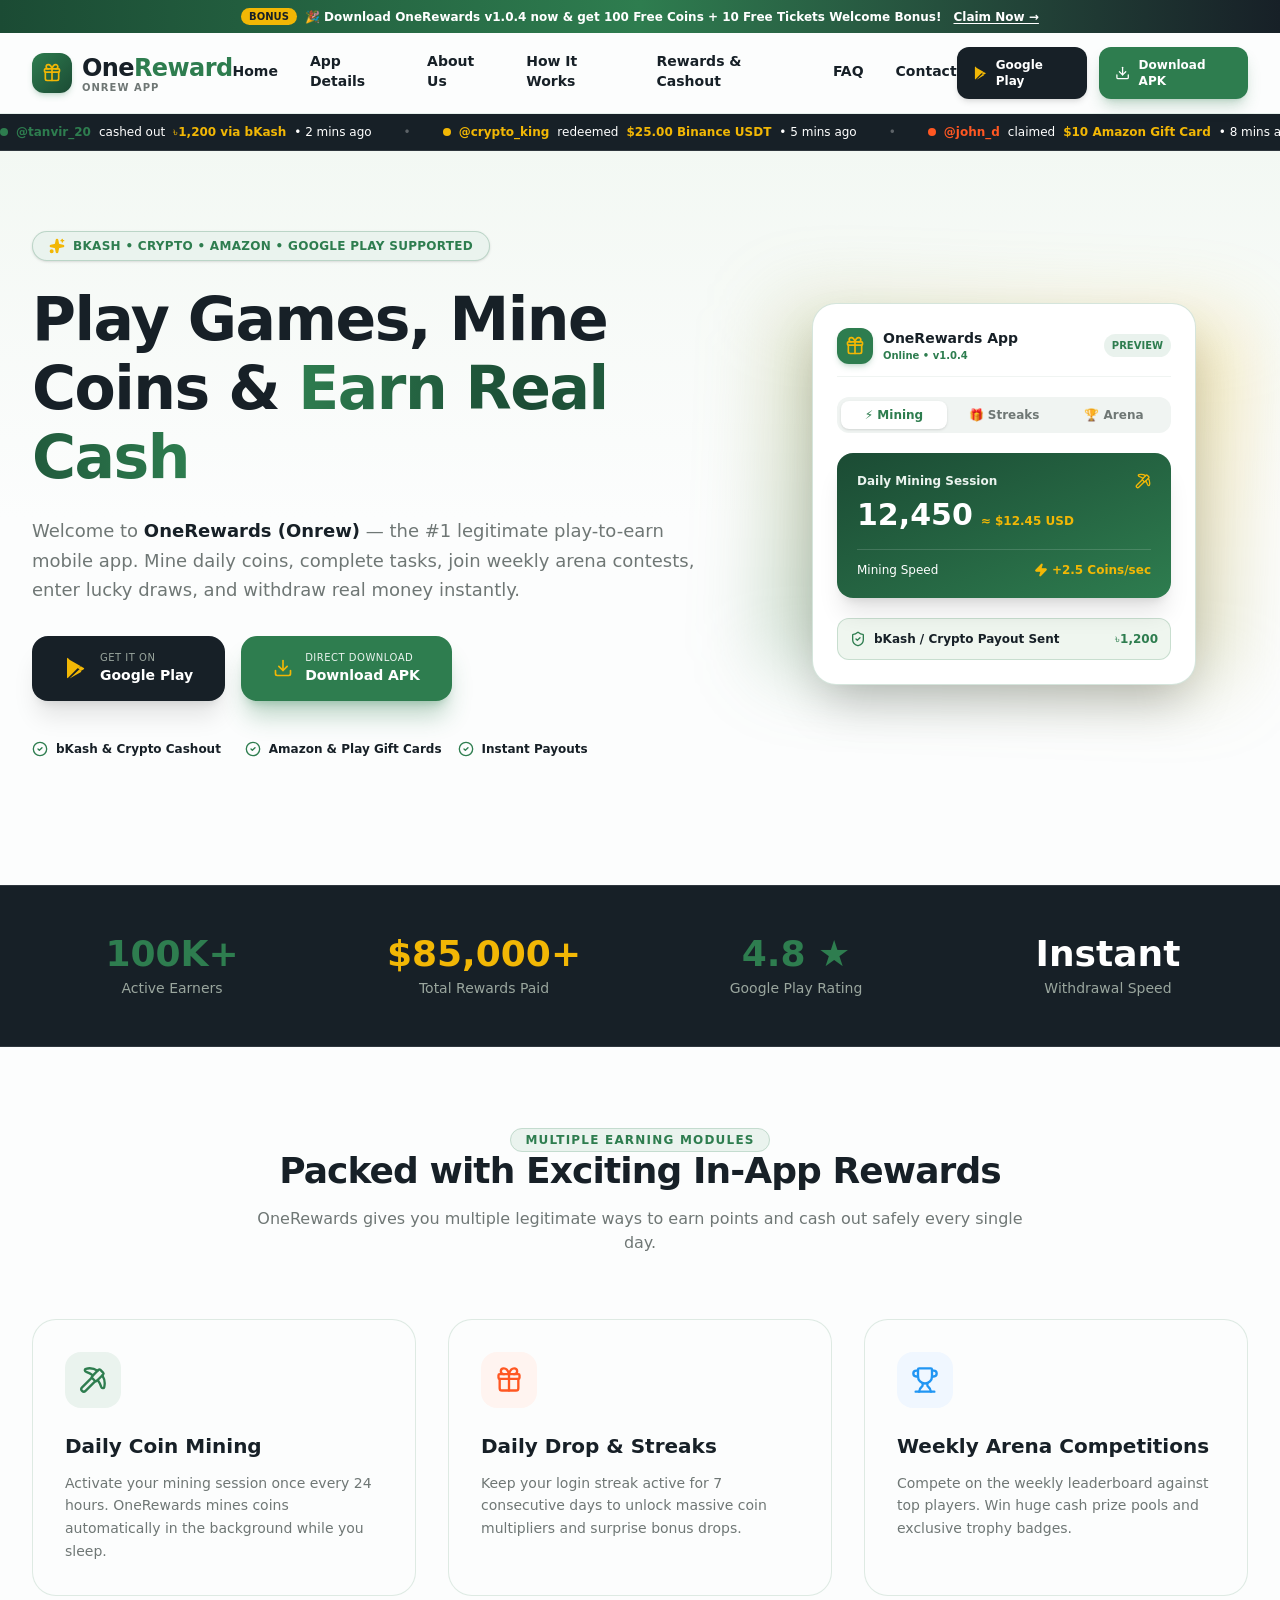
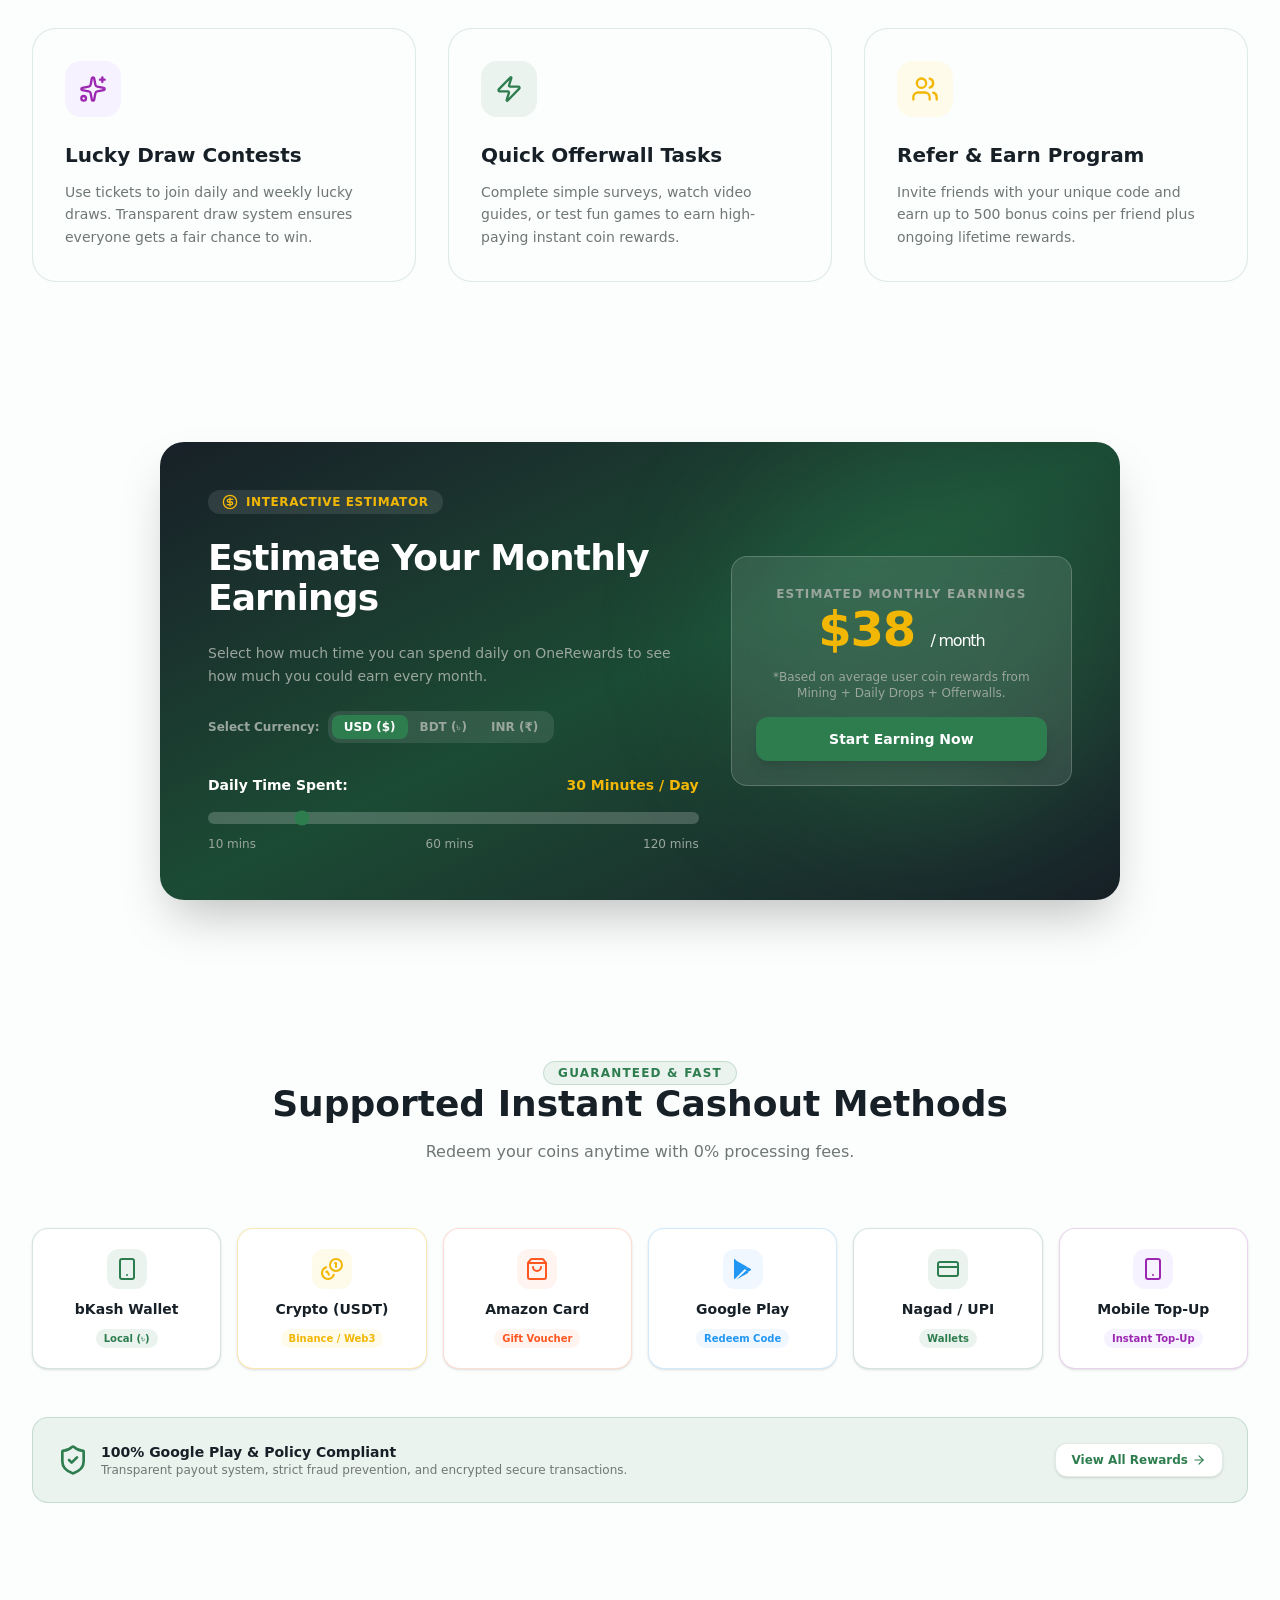
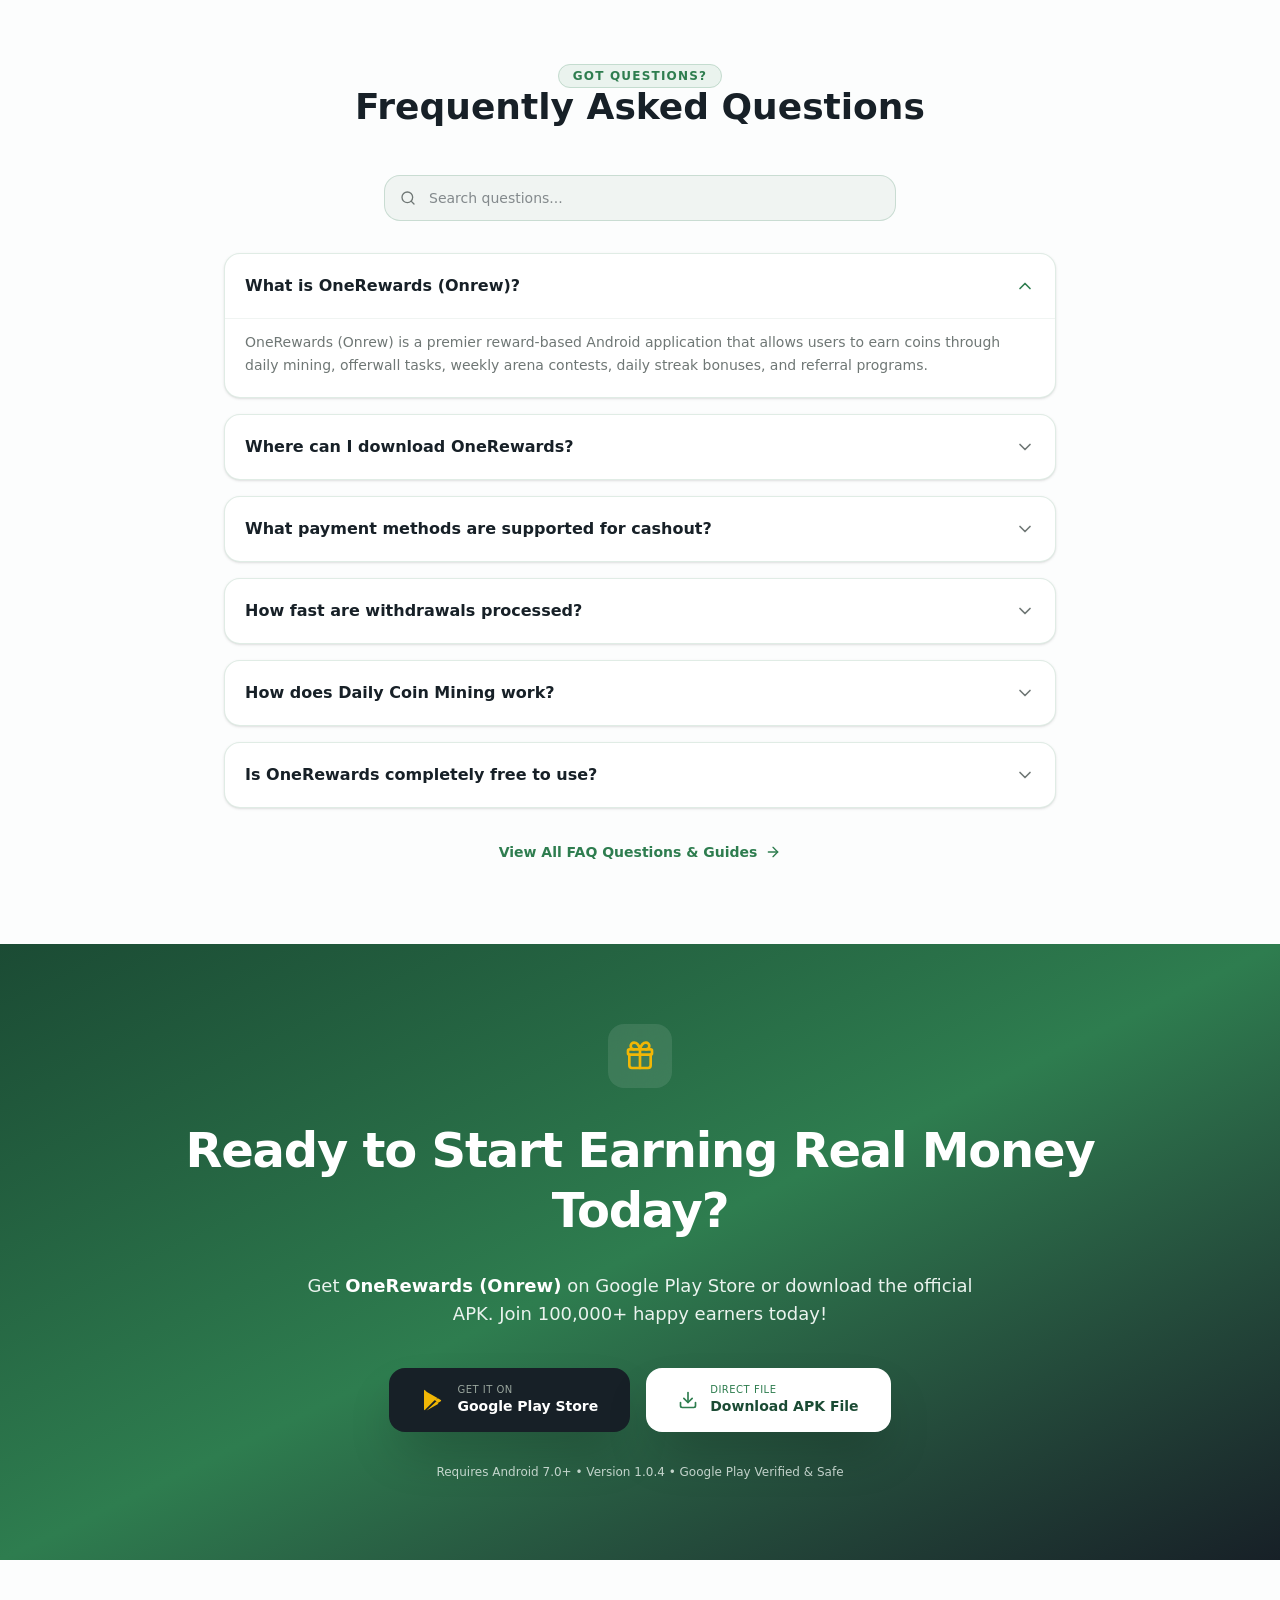
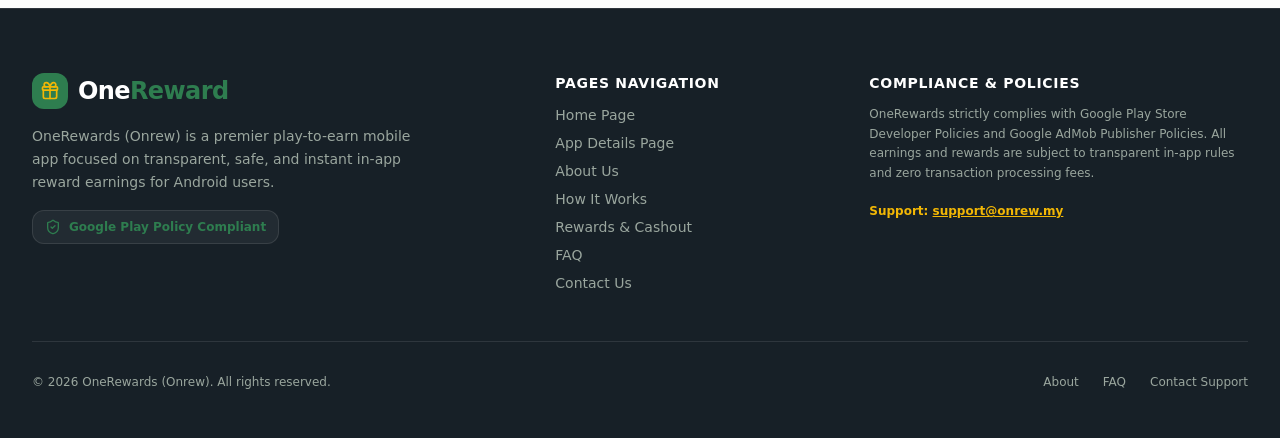
==== commit 46ebfb9d: "Deploy: 2026-09-28T17:14:02.689Z" ====
--- a/index.html
+++ b/index.html
@@ -7,8 +7,8 @@
     <title>OneRewards | Play to Earn Money</title>
 
     <!-- SEO Meta Tags -->
-    <meta name="description" content="OneRewards  is a premier rewards & earning platform. Mine coins daily, complete offerwall tasks, enter lucky draws, join weekly arena contests, and redeem real cash & gift cards instantly." />
-    <meta name="keywords" content="OneRewards, Play to Earn, Earn Money Online, Daily Mining, Earn Cash App, Free Gift Cards, Weekly Arena, Lucky Draw, Fast Payout" />
+    <meta name="description" content="OneRewards (com.onerewards) is a premier rewards & earning platform. Mine coins daily, complete offerwall tasks, enter lucky draws, join weekly arena contests, and redeem real cash & gift cards instantly." />
+    <meta name="keywords" content="OneRewards, com.onerewards, Onrew, Play to Earn, Earn Money Online, Daily Mining, Earn Cash App, Free Gift Cards, Weekly Arena, Lucky Draw, Fast Payout" />
     <meta name="author" content="OneRewards Team" />
     <meta name="robots" content="index, follow" />
 
@@ -40,6 +40,8 @@
       "alternateName": "Onrew",
       "operatingSystem": "Android",
       "applicationCategory": "GameApplication, FinanceApplication",
+      "installUrl": "https://play.google.com/store/apps/details?id=com.onerewards",
+      "downloadUrl": "https://play.google.com/store/apps/details?id=com.onerewards",
       "offers": {
         "@type": "Offer",
         "price": "0",
@@ -50,11 +52,11 @@
         "ratingValue": "4.8",
         "ratingCount": "12500"
       },
-      "description": "Play games, complete daily tasks, mine coins, join weekly arena contests and redeem real money with OneRewards."
+      "description": "Play games, complete daily tasks, mine coins, join weekly arena contests and redeem real money with OneRewards (com.onerewards)."
     }
     </script>
-    <script type="module" crossorigin src="/assets/index-3_GnJYnE.js"></script>
-    <link rel="stylesheet" crossorigin href="/assets/index-DfwvZRqY.css">
+    <script type="module" crossorigin src="/assets/index-jn_UOIbA.js"></script>
+    <link rel="stylesheet" crossorigin href="/assets/index-CF1pOz_e.css">
   </head>
   <body class="bg-[#FCFDFD] text-[#172027] font-sans antialiased selection:bg-[#2E7D4F] selection:text-white">
     <div id="root"></div>
--- a/assets/index-CF1pOz_e.css
+++ b/assets/index-CF1pOz_e.css
@@ -0,0 +1,2 @@
+/*! tailwindcss v4.3.1 | MIT License | https://tailwindcss.com */
+@layer properties{@supports (((-webkit-hyphens:none)) and (not (margin-trim:inline))) or ((-moz-orient:inline) and (not (color:rgb(from red r g b)))){*,:before,:after,::backdrop{--tw-translate-x:0;--tw-translate-y:0;--tw-translate-z:0;--tw-scale-x:1;--tw-scale-y:1;--tw-scale-z:1;--tw-rotate-x:initial;--tw-rotate-y:initial;--tw-rotate-z:initial;--tw-skew-x:initial;--tw-skew-y:initial;--tw-space-y-reverse:0;--tw-space-x-reverse:0;--tw-divide-y-reverse:0;--tw-border-style:solid;--tw-gradient-position:initial;--tw-gradient-from:#0000;--tw-gradient-via:#0000;--tw-gradient-to:#0000;--tw-gradient-stops:initial;--tw-gradient-via-stops:initial;--tw-gradient-from-position:0%;--tw-gradient-via-position:50%;--tw-gradient-to-position:100%;--tw-leading:initial;--tw-font-weight:initial;--tw-tracking:initial;--tw-shadow:0 0 #0000;--tw-shadow-color:initial;--tw-shadow-alpha:100%;--tw-inset-shadow:0 0 #0000;--tw-inset-shadow-color:initial;--tw-inset-shadow-alpha:100%;--tw-ring-color:initial;--tw-ring-shadow:0 0 #0000;--tw-inset-ring-color:initial;--tw-inset-ring-shadow:0 0 #0000;--tw-ring-inset:initial;--tw-ring-offset-width:0px;--tw-ring-offset-color:#fff;--tw-ring-offset-shadow:0 0 #0000;--tw-blur:initial;--tw-brightness:initial;--tw-contrast:initial;--tw-grayscale:initial;--tw-hue-rotate:initial;--tw-invert:initial;--tw-opacity:initial;--tw-saturate:initial;--tw-sepia:initial;--tw-drop-shadow:initial;--tw-drop-shadow-color:initial;--tw-drop-shadow-alpha:100%;--tw-drop-shadow-size:initial;--tw-backdrop-blur:initial;--tw-backdrop-brightness:initial;--tw-backdrop-contrast:initial;--tw-backdrop-grayscale:initial;--tw-backdrop-hue-rotate:initial;--tw-backdrop-invert:initial;--tw-backdrop-opacity:initial;--tw-backdrop-saturate:initial;--tw-backdrop-sepia:initial;--tw-duration:initial}}}@layer theme{:root,:host{--font-sans:ui-sans-serif, system-ui, sans-serif, "Apple Color Emoji", "Segoe UI Emoji", "Segoe UI Symbol", "Noto Color Emoji";--font-mono:ui-monospace, SFMono-Regular, Menlo, Monaco, Consolas, "Liberation Mono", "Courier New", monospace;--color-white:#fff;--spacing:.25rem;--container-sm:24rem;--container-md:28rem;--container-lg:32rem;--container-xl:36rem;--container-2xl:42rem;--container-3xl:48rem;--container-4xl:56rem;--container-5xl:64rem;--container-7xl:80rem;--text-xs:.75rem;--text-xs--line-height:calc(1 / .75);--text-sm:.875rem;--text-sm--line-height:calc(1.25 / .875);--text-base:1rem;--text-base--line-height:calc(1.5 / 1);--text-lg:1.125rem;--text-lg--line-height:calc(1.75 / 1.125);--text-xl:1.25rem;--text-xl--line-height:calc(1.75 / 1.25);--text-2xl:1.5rem;--text-2xl--line-height:calc(2 / 1.5);--text-3xl:1.875rem;--text-3xl--line-height:calc(2.25 / 1.875);--text-4xl:2.25rem;--text-4xl--line-height:calc(2.5 / 2.25);--text-5xl:3rem;--text-5xl--line-height:1;--text-6xl:3.75rem;--text-6xl--line-height:1;--font-weight-normal:400;--font-weight-medium:500;--font-weight-semibold:600;--font-weight-bold:700;--font-weight-extrabold:800;--font-weight-black:900;--tracking-tight:-.025em;--tracking-wide:.025em;--tracking-wider:.05em;--tracking-widest:.1em;--leading-tight:1.25;--leading-relaxed:1.625;--radius-lg:.5rem;--radius-xl:.75rem;--radius-2xl:1rem;--radius-3xl:1.5rem;--animate-ping:ping 1s cubic-bezier(0, 0, .2, 1) infinite;--animate-pulse:pulse 2s cubic-bezier(.4, 0, .6, 1) infinite;--animate-bounce:bounce 1s infinite;--blur-md:12px;--blur-2xl:40px;--blur-3xl:64px;--default-transition-duration:.15s;--default-transition-timing-function:cubic-bezier(.4, 0, .2, 1);--default-font-family:var(--font-sans);--default-mono-font-family:var(--font-mono)}}@layer base{*,:after,:before,::backdrop{box-sizing:border-box;border:0 solid;margin:0;padding:0}::file-selector-button{box-sizing:border-box;border:0 solid;margin:0;padding:0}html,:host{-webkit-text-size-adjust:100%;tab-size:4;line-height:1.5;font-family:var(--default-font-family,ui-sans-serif, system-ui, sans-serif, "Apple Color Emoji", "Segoe UI Emoji", "Segoe UI Symbol", "Noto Color Emoji");font-feature-settings:var(--default-font-feature-settings,normal);font-variation-settings:var(--default-font-variation-settings,normal);-webkit-tap-highlight-color:transparent}hr{height:0;color:inherit;border-top-width:1px}abbr:where([title]){-webkit-text-decoration:underline dotted;text-decoration:underline dotted}h1,h2,h3,h4,h5,h6{font-size:inherit;font-weight:inherit}a{color:inherit;-webkit-text-decoration:inherit;-webkit-text-decoration:inherit;-webkit-text-decoration:inherit;-webkit-text-decoration:inherit;text-decoration:inherit}b,strong{font-weight:bolder}code,kbd,samp,pre{font-family:var(--default-mono-font-family,ui-monospace, SFMono-Regular, Menlo, Monaco, Consolas, "Liberation Mono", "Courier New", monospace);font-feature-settings:var(--default-mono-font-feature-settings,normal);font-variation-settings:var(--default-mono-font-variation-settings,normal);font-size:1em}small{font-size:80%}sub,sup{vertical-align:baseline;font-size:75%;line-height:0;position:relative}sub{bottom:-.25em}sup{top:-.5em}table{text-indent:0;border-color:inherit;border-collapse:collapse}:-moz-focusring{outline:auto}progress{vertical-align:baseline}summary{display:list-item}ol,ul,menu{list-style:none}img,svg,video,canvas,audio,iframe,embed,object{vertical-align:middle;display:block}img,video{max-width:100%;height:auto}button,input,select,optgroup,textarea{font:inherit;font-feature-settings:inherit;font-variation-settings:inherit;letter-spacing:inherit;color:inherit;opacity:1;background-color:#0000;border-radius:0}::file-selector-button{font:inherit;font-feature-settings:inherit;font-variation-settings:inherit;letter-spacing:inherit;color:inherit;opacity:1;background-color:#0000;border-radius:0}:where(select:is([multiple],[size])) optgroup{font-weight:bolder}:where(select:is([multiple],[size])) optgroup option{padding-inline-start:20px}::file-selector-button{margin-inline-end:4px}::placeholder{opacity:1}@supports (not ((-webkit-appearance:-apple-pay-button))) or (contain-intrinsic-size:1px){::placeholder{color:currentColor}@supports (color:color-mix(in lab, red, red)){::placeholder{color:color-mix(in oklab, currentcolor 50%, transparent)}}}textarea{resize:vertical}::-webkit-search-decoration{-webkit-appearance:none}::-webkit-date-and-time-value{min-height:1lh;text-align:inherit}::-webkit-datetime-edit{display:inline-flex}::-webkit-datetime-edit-fields-wrapper{padding:0}::-webkit-datetime-edit{padding-block:0}::-webkit-datetime-edit-year-field{padding-block:0}::-webkit-datetime-edit-month-field{padding-block:0}::-webkit-datetime-edit-day-field{padding-block:0}::-webkit-datetime-edit-hour-field{padding-block:0}::-webkit-datetime-edit-minute-field{padding-block:0}::-webkit-datetime-edit-second-field{padding-block:0}::-webkit-datetime-edit-millisecond-field{padding-block:0}::-webkit-datetime-edit-meridiem-field{padding-block:0}::-webkit-calendar-picker-indicator{line-height:1}:-moz-ui-invalid{box-shadow:none}button,input:where([type=button],[type=reset],[type=submit]){appearance:button}::file-selector-button{appearance:button}::-webkit-inner-spin-button{height:auto}::-webkit-outer-spin-button{height:auto}[hidden]:where(:not([hidden=until-found])){display:none!important}}@layer components;@layer utilities{.pointer-events-none{pointer-events:none}.absolute{position:absolute}.relative{position:relative}.static{position:static}.sticky{position:sticky}.inset-0{inset:0}.-top-3{top:calc(var(--spacing) * -3)}.top-0{top:0}.top-1\/2{top:50%}.top-10{top:calc(var(--spacing) * 10)}.top-40{top:calc(var(--spacing) * 40)}.-right-3{right:calc(var(--spacing) * -3)}.-right-10{right:calc(var(--spacing) * -10)}.right-0{right:0}.right-10{right:calc(var(--spacing) * 10)}.-bottom-10{bottom:calc(var(--spacing) * -10)}.left-1\/2{left:50%}.left-4{left:calc(var(--spacing) * 4)}.-z-10{z-index:calc(10 * -1)}.z-10{z-index:10}.z-40{z-index:40}.z-50{z-index:50}.mx-auto{margin-inline:auto}.-mt-0\.5{margin-top:calc(var(--spacing) * -.5)}.-mt-1{margin-top:calc(var(--spacing) * -1)}.mt-0\.5{margin-top:calc(var(--spacing) * .5)}.mt-1{margin-top:var(--spacing)}.mt-2{margin-top:calc(var(--spacing) * 2)}.mt-3{margin-top:calc(var(--spacing) * 3)}.mt-4{margin-top:calc(var(--spacing) * 4)}.mt-6{margin-top:calc(var(--spacing) * 6)}.mt-8{margin-top:calc(var(--spacing) * 8)}.mt-12{margin-top:calc(var(--spacing) * 12)}.mb-3{margin-bottom:calc(var(--spacing) * 3)}.mb-6{margin-bottom:calc(var(--spacing) * 6)}.mb-8{margin-bottom:calc(var(--spacing) * 8)}.mb-12{margin-bottom:calc(var(--spacing) * 12)}.mb-14{margin-bottom:calc(var(--spacing) * 14)}.mb-16{margin-bottom:calc(var(--spacing) * 16)}.ml-1{margin-left:var(--spacing)}.block{display:block}.flex{display:flex}.grid{display:grid}.hidden{display:none}.inline-flex{display:inline-flex}.h-2{height:calc(var(--spacing) * 2)}.h-3{height:calc(var(--spacing) * 3)}.h-3\.5{height:calc(var(--spacing) * 3.5)}.h-4{height:calc(var(--spacing) * 4)}.h-5{height:calc(var(--spacing) * 5)}.h-6{height:calc(var(--spacing) * 6)}.h-7{height:calc(var(--spacing) * 7)}.h-8{height:calc(var(--spacing) * 8)}.h-9{height:calc(var(--spacing) * 9)}.h-10{height:calc(var(--spacing) * 10)}.h-12{height:calc(var(--spacing) * 12)}.h-14{height:calc(var(--spacing) * 14)}.h-16{height:calc(var(--spacing) * 16)}.h-20{height:calc(var(--spacing) * 20)}.h-60{height:calc(var(--spacing) * 60)}.h-64{height:calc(var(--spacing) * 64)}.h-96{height:calc(var(--spacing) * 96)}.h-\[300px\]{height:300px}.h-\[700px\]{height:700px}.min-h-screen{min-height:100vh}.w-2{width:calc(var(--spacing) * 2)}.w-3{width:calc(var(--spacing) * 3)}.w-3\.5{width:calc(var(--spacing) * 3.5)}.w-4{width:calc(var(--spacing) * 4)}.w-5{width:calc(var(--spacing) * 5)}.w-6{width:calc(var(--spacing) * 6)}.w-7{width:calc(var(--spacing) * 7)}.w-8{width:calc(var(--spacing) * 8)}.w-9{width:calc(var(--spacing) * 9)}.w-10{width:calc(var(--spacing) * 10)}.w-12{width:calc(var(--spacing) * 12)}.w-14{width:calc(var(--spacing) * 14)}.w-16{width:calc(var(--spacing) * 16)}.w-60{width:calc(var(--spacing) * 60)}.w-64{width:calc(var(--spacing) * 64)}.w-96{width:calc(var(--spacing) * 96)}.w-\[300px\]{width:300px}.w-\[700px\]{width:700px}.w-full{width:100%}.max-w-2xl{max-width:var(--container-2xl)}.max-w-3xl{max-width:var(--container-3xl)}.max-w-4xl{max-width:var(--container-4xl)}.max-w-5xl{max-width:var(--container-5xl)}.max-w-7xl{max-width:var(--container-7xl)}.max-w-fit{max-width:fit-content}.max-w-lg{max-width:var(--container-lg)}.max-w-md{max-width:var(--container-md)}.max-w-sm{max-width:var(--container-sm)}.max-w-xl{max-width:var(--container-xl)}.flex-shrink-0,.shrink-0{flex-shrink:0}.-translate-x-1\/2{--tw-translate-x:calc(calc(1 / 2 * 100%) * -1);translate:var(--tw-translate-x) var(--tw-translate-y)}.-translate-y-1\/2{--tw-translate-y:calc(calc(1 / 2 * 100%) * -1);translate:var(--tw-translate-x) var(--tw-translate-y)}.scale-95{--tw-scale-x:95%;--tw-scale-y:95%;--tw-scale-z:95%;scale:var(--tw-scale-x) var(--tw-scale-y)}.rotate-2{rotate:2deg}.transform{transform:var(--tw-rotate-x,) var(--tw-rotate-y,) var(--tw-rotate-z,) var(--tw-skew-x,) var(--tw-skew-y,)}.animate-bounce{animation:var(--animate-bounce)}.animate-ping{animation:var(--animate-ping)}.animate-pulse{animation:var(--animate-pulse)}.cursor-pointer{cursor:pointer}.appearance-none{appearance:none}.grid-cols-1{grid-template-columns:repeat(1,minmax(0,1fr))}.grid-cols-2{grid-template-columns:repeat(2,minmax(0,1fr))}.grid-cols-3{grid-template-columns:repeat(3,minmax(0,1fr))}.grid-cols-7{grid-template-columns:repeat(7,minmax(0,1fr))}.flex-col{flex-direction:column}.flex-wrap{flex-wrap:wrap}.items-baseline{align-items:baseline}.items-center{align-items:center}.items-start{align-items:flex-start}.items-stretch{align-items:stretch}.justify-between{justify-content:space-between}.justify-center{justify-content:center}.justify-end{justify-content:flex-end}.gap-1{gap:var(--spacing)}.gap-2{gap:calc(var(--spacing) * 2)}.gap-2\.5{gap:calc(var(--spacing) * 2.5)}.gap-3{gap:calc(var(--spacing) * 3)}.gap-4{gap:calc(var(--spacing) * 4)}.gap-6{gap:calc(var(--spacing) * 6)}.gap-8{gap:calc(var(--spacing) * 8)}.gap-10{gap:calc(var(--spacing) * 10)}.gap-12{gap:calc(var(--spacing) * 12)}:where(.space-y-0>:not(:last-child)){--tw-space-y-reverse:0;margin-block:0}:where(.space-y-1>:not(:last-child)){--tw-space-y-reverse:0;margin-block-start:calc(var(--spacing) * var(--tw-space-y-reverse));margin-block-end:calc(var(--spacing) * calc(1 - var(--tw-space-y-reverse)))}:where(.space-y-2>:not(:last-child)){--tw-space-y-reverse:0;margin-block-start:calc(calc(var(--spacing) * 2) * var(--tw-space-y-reverse));margin-block-end:calc(calc(var(--spacing) * 2) * calc(1 - var(--tw-space-y-reverse)))}:where(.space-y-2\.5>:not(:last-child)){--tw-space-y-reverse:0;margin-block-start:calc(calc(var(--spacing) * 2.5) * var(--tw-space-y-reverse));margin-block-end:calc(calc(var(--spacing) * 2.5) * calc(1 - var(--tw-space-y-reverse)))}:where(.space-y-3>:not(:last-child)){--tw-space-y-reverse:0;margin-block-start:calc(calc(var(--spacing) * 3) * var(--tw-space-y-reverse));margin-block-end:calc(calc(var(--spacing) * 3) * calc(1 - var(--tw-space-y-reverse)))}:where(.space-y-4>:not(:last-child)){--tw-space-y-reverse:0;margin-block-start:calc(calc(var(--spacing) * 4) * var(--tw-space-y-reverse));margin-block-end:calc(calc(var(--spacing) * 4) * calc(1 - var(--tw-space-y-reverse)))}:where(.space-y-5>:not(:last-child)){--tw-space-y-reverse:0;margin-block-start:calc(calc(var(--spacing) * 5) * var(--tw-space-y-reverse));margin-block-end:calc(calc(var(--spacing) * 5) * calc(1 - var(--tw-space-y-reverse)))}:where(.space-y-6>:not(:last-child)){--tw-space-y-reverse:0;margin-block-start:calc(calc(var(--spacing) * 6) * var(--tw-space-y-reverse));margin-block-end:calc(calc(var(--spacing) * 6) * calc(1 - var(--tw-space-y-reverse)))}:where(.space-y-8>:not(:last-child)){--tw-space-y-reverse:0;margin-block-start:calc(calc(var(--spacing) * 8) * var(--tw-space-y-reverse));margin-block-end:calc(calc(var(--spacing) * 8) * calc(1 - var(--tw-space-y-reverse)))}:where(.space-y-16>:not(:last-child)){--tw-space-y-reverse:0;margin-block-start:calc(calc(var(--spacing) * 16) * var(--tw-space-y-reverse));margin-block-end:calc(calc(var(--spacing) * 16) * calc(1 - var(--tw-space-y-reverse)))}:where(.space-y-20>:not(:last-child)){--tw-space-y-reverse:0;margin-block-start:calc(calc(var(--spacing) * 20) * var(--tw-space-y-reverse));margin-block-end:calc(calc(var(--spacing) * 20) * calc(1 - var(--tw-space-y-reverse)))}:where(.space-x-8>:not(:last-child)){--tw-space-x-reverse:0;margin-inline-start:calc(calc(var(--spacing) * 8) * var(--tw-space-x-reverse));margin-inline-end:calc(calc(var(--spacing) * 8) * calc(1 - var(--tw-space-x-reverse)))}:where(.divide-y>:not(:last-child)){--tw-divide-y-reverse:0;border-bottom-style:var(--tw-border-style);border-top-style:var(--tw-border-style);border-top-width:calc(1px * var(--tw-divide-y-reverse));border-bottom-width:calc(1px * calc(1 - var(--tw-divide-y-reverse)))}:where(.divide-\[\#F0F4F2\]>:not(:last-child)){border-color:#f0f4f2}.overflow-hidden{overflow:hidden}.scroll-smooth{scroll-behavior:smooth}.rounded{border-radius:.25rem}.rounded-2xl{border-radius:var(--radius-2xl)}.rounded-3xl{border-radius:var(--radius-3xl)}.rounded-full{border-radius:3.40282e38px}.rounded-lg{border-radius:var(--radius-lg)}.rounded-xl{border-radius:var(--radius-xl)}.border{border-style:var(--tw-border-style);border-width:1px}.border-y{border-block-style:var(--tw-border-style);border-block-width:1px}.border-t{border-top-style:var(--tw-border-style);border-top-width:1px}.border-b{border-bottom-style:var(--tw-border-style);border-bottom-width:1px}.border-b-2{border-bottom-style:var(--tw-border-style);border-bottom-width:2px}.border-l-2{border-left-style:var(--tw-border-style);border-left-width:2px}.border-\[\#2E7D4F\]{border-color:#2e7d4f}.border-\[\#2E7D4F\]\/10{border-color:oklab(52.8545% -.0958837 .045523/.1)}.border-\[\#2E7D4F\]\/15{border-color:oklab(52.8545% -.0958837 .045523/.15)}.border-\[\#2E7D4F\]\/20{border-color:oklab(52.8545% -.0958837 .045523/.2)}.border-\[\#2E7D4F\]\/25{border-color:oklab(52.8545% -.0958837 .045523/.25)}.border-\[\#9C27B0\]\/20{border-color:oklab(51.6833% .167733 -.134675/.2)}.border-\[\#2196F3\]\/20{border-color:oklab(65.8156% -.0610626 -.157539/.2)}.border-\[\#F0F4F2\]{border-color:#f0f4f2}.border-\[\#F2B705\]\/30{border-color:oklab(81.1366% .0145414 .164985/.3)}.border-\[\#FF5722\]\/20{border-color:oklab(67.9175% .17096 .126653/.2)}.border-white\/10{border-color:#ffffff1a}@supports (color:color-mix(in lab, red, red)){.border-white\/10{border-color:color-mix(in oklab, var(--color-white) 10%, transparent)}}.border-white\/15{border-color:#ffffff26}@supports (color:color-mix(in lab, red, red)){.border-white\/15{border-color:color-mix(in oklab, var(--color-white) 15%, transparent)}}.border-white\/20{border-color:#fff3}@supports (color:color-mix(in lab, red, red)){.border-white\/20{border-color:color-mix(in oklab, var(--color-white) 20%, transparent)}}.bg-\[\#2E7D4F\]{background-color:#2e7d4f}.bg-\[\#2E7D4F\]\/10{background-color:oklab(52.8545% -.0958837 .045523/.1)}.bg-\[\#2E7D4F\]\/30{background-color:oklab(52.8545% -.0958837 .045523/.3)}.bg-\[\#2196F3\]{background-color:#2196f3}.bg-\[\#172027\]{background-color:#172027}.bg-\[\#EAF3EE\]{background-color:#eaf3ee}.bg-\[\#EFF6EF\]{background-color:#eff6ef}.bg-\[\#F0F4F2\]{background-color:#f0f4f2}.bg-\[\#F0F7FF\]{background-color:#f0f7ff}.bg-\[\#F2B705\]{background-color:#f2b705}.bg-\[\#F2B705\]\/15{background-color:oklab(81.1366% .0145414 .164985/.15)}.bg-\[\#F7F2FF\]{background-color:#f7f2ff}.bg-\[\#FCFDFD\]{background-color:#fcfdfd}.bg-\[\#FCFDFD\]\/90{background-color:oklab(99.3291% -.00101346 -.000312626/.9)}.bg-\[\#FF5722\]{background-color:#ff5722}.bg-\[\#FFF4F0\]{background-color:#fff4f0}.bg-\[\#FFFBEB\]{background-color:#fffbeb}.bg-white{background-color:var(--color-white)}.bg-white\/5{background-color:#ffffff0d}@supports (color:color-mix(in lab, red, red)){.bg-white\/5{background-color:color-mix(in oklab, var(--color-white) 5%, transparent)}}.bg-white\/10{background-color:#ffffff1a}@supports (color:color-mix(in lab, red, red)){.bg-white\/10{background-color:color-mix(in oklab, var(--color-white) 10%, transparent)}}.bg-white\/20{background-color:#fff3}@supports (color:color-mix(in lab, red, red)){.bg-white\/20{background-color:color-mix(in oklab, var(--color-white) 20%, transparent)}}.bg-gradient-to-b{--tw-gradient-position:to bottom in oklab;background-image:linear-gradient(var(--tw-gradient-stops))}.bg-gradient-to-br{--tw-gradient-position:to bottom right in oklab;background-image:linear-gradient(var(--tw-gradient-stops))}.bg-gradient-to-r{--tw-gradient-position:to right in oklab;background-image:linear-gradient(var(--tw-gradient-stops))}.bg-gradient-to-tr{--tw-gradient-position:to top right in oklab;background-image:linear-gradient(var(--tw-gradient-stops))}.from-\[\#1B4B34\]{--tw-gradient-from:#1b4b34;--tw-gradient-stops:var(--tw-gradient-via-stops,var(--tw-gradient-position), var(--tw-gradient-from) var(--tw-gradient-from-position), var(--tw-gradient-to) var(--tw-gradient-to-position))}.from-\[\#2E7D4F\]{--tw-gradient-from:#2e7d4f;--tw-gradient-stops:var(--tw-gradient-via-stops,var(--tw-gradient-position), var(--tw-gradient-from) var(--tw-gradient-from-position), var(--tw-gradient-to) var(--tw-gradient-to-position))}.from-\[\#2E7D4F\]\/30{--tw-gradient-from:oklab(52.8545% -.0958837 .045523/.3);--tw-gradient-stops:var(--tw-gradient-via-stops,var(--tw-gradient-position), var(--tw-gradient-from) var(--tw-gradient-from-position), var(--tw-gradient-to) var(--tw-gradient-to-position))}.from-\[\#172027\]{--tw-gradient-from:#172027;--tw-gradient-stops:var(--tw-gradient-via-stops,var(--tw-gradient-position), var(--tw-gradient-from) var(--tw-gradient-from-position), var(--tw-gradient-to) var(--tw-gradient-to-position))}.from-\[\#EAF3EE\]{--tw-gradient-from:#eaf3ee;--tw-gradient-stops:var(--tw-gradient-via-stops,var(--tw-gradient-position), var(--tw-gradient-from) var(--tw-gradient-from-position), var(--tw-gradient-to) var(--tw-gradient-to-position))}.from-\[\#EFF6EF\]\/70{--tw-gradient-from:oklab(96.5934% -.0097521 .00670666/.7);--tw-gradient-stops:var(--tw-gradient-via-stops,var(--tw-gradient-position), var(--tw-gradient-from) var(--tw-gradient-from-position), var(--tw-gradient-to) var(--tw-gradient-to-position))}.from-\[\#EFF6EF\]\/80{--tw-gradient-from:oklab(96.5934% -.0097521 .00670666/.8);--tw-gradient-stops:var(--tw-gradient-via-stops,var(--tw-gradient-position), var(--tw-gradient-from) var(--tw-gradient-from-position), var(--tw-gradient-to) var(--tw-gradient-to-position))}.via-\[\#1B4B34\]{--tw-gradient-via:#1b4b34;--tw-gradient-via-stops:var(--tw-gradient-position), var(--tw-gradient-from) var(--tw-gradient-from-position), var(--tw-gradient-via) var(--tw-gradient-via-position), var(--tw-gradient-to) var(--tw-gradient-to-position);--tw-gradient-stops:var(--tw-gradient-via-stops)}.via-\[\#2E7D4F\]{--tw-gradient-via:#2e7d4f;--tw-gradient-via-stops:var(--tw-gradient-position), var(--tw-gradient-from) var(--tw-gradient-from-position), var(--tw-gradient-via) var(--tw-gradient-via-position), var(--tw-gradient-to) var(--tw-gradient-to-position);--tw-gradient-stops:var(--tw-gradient-via-stops)}.via-\[\#FCFDFD\]{--tw-gradient-via:#fcfdfd;--tw-gradient-via-stops:var(--tw-gradient-position), var(--tw-gradient-from) var(--tw-gradient-from-position), var(--tw-gradient-via) var(--tw-gradient-via-position), var(--tw-gradient-to) var(--tw-gradient-to-position);--tw-gradient-stops:var(--tw-gradient-via-stops)}.to-\[\#1B4B34\]{--tw-gradient-to:#1b4b34;--tw-gradient-stops:var(--tw-gradient-via-stops,var(--tw-gradient-position), var(--tw-gradient-from) var(--tw-gradient-from-position), var(--tw-gradient-to) var(--tw-gradient-to-position))}.to-\[\#2E7D4F\]{--tw-gradient-to:#2e7d4f;--tw-gradient-stops:var(--tw-gradient-via-stops,var(--tw-gradient-position), var(--tw-gradient-from) var(--tw-gradient-from-position), var(--tw-gradient-to) var(--tw-gradient-to-position))}.to-\[\#172027\]{--tw-gradient-to:#172027;--tw-gradient-stops:var(--tw-gradient-via-stops,var(--tw-gradient-position), var(--tw-gradient-from) var(--tw-gradient-from-position), var(--tw-gradient-to) var(--tw-gradient-to-position))}.to-\[\#F2B705\]\/30{--tw-gradient-to:oklab(81.1366% .0145414 .164985/.3);--tw-gradient-stops:var(--tw-gradient-via-stops,var(--tw-gradient-position), var(--tw-gradient-from) var(--tw-gradient-from-position), var(--tw-gradient-to) var(--tw-gradient-to-position))}.to-\[\#FCFDFD\]{--tw-gradient-to:#fcfdfd;--tw-gradient-stops:var(--tw-gradient-via-stops,var(--tw-gradient-position), var(--tw-gradient-from) var(--tw-gradient-from-position), var(--tw-gradient-to) var(--tw-gradient-to-position))}.bg-clip-text{-webkit-background-clip:text;background-clip:text}.fill-\[\#F2B705\]{fill:#f2b705}.p-1{padding:var(--spacing)}.p-2{padding:calc(var(--spacing) * 2)}.p-3{padding:calc(var(--spacing) * 3)}.p-4{padding:calc(var(--spacing) * 4)}.p-5{padding:calc(var(--spacing) * 5)}.p-6{padding:calc(var(--spacing) * 6)}.p-8{padding:calc(var(--spacing) * 8)}.px-2{padding-inline:calc(var(--spacing) * 2)}.px-3{padding-inline:calc(var(--spacing) * 3)}.px-3\.5{padding-inline:calc(var(--spacing) * 3.5)}.px-4{padding-inline:calc(var(--spacing) * 4)}.px-5{padding-inline:calc(var(--spacing) * 5)}.px-6{padding-inline:calc(var(--spacing) * 6)}.px-8{padding-inline:calc(var(--spacing) * 8)}.py-0\.5{padding-block:calc(var(--spacing) * .5)}.py-1{padding-block:var(--spacing)}.py-1\.5{padding-block:calc(var(--spacing) * 1.5)}.py-2{padding-block:calc(var(--spacing) * 2)}.py-2\.5{padding-block:calc(var(--spacing) * 2.5)}.py-3{padding-block:calc(var(--spacing) * 3)}.py-3\.5{padding-block:calc(var(--spacing) * 3.5)}.py-4{padding-block:calc(var(--spacing) * 4)}.py-8{padding-block:calc(var(--spacing) * 8)}.py-12{padding-block:calc(var(--spacing) * 12)}.py-16{padding-block:calc(var(--spacing) * 16)}.py-20{padding-block:calc(var(--spacing) * 20)}.pt-2{padding-top:calc(var(--spacing) * 2)}.pt-3{padding-top:calc(var(--spacing) * 3)}.pt-4{padding-top:calc(var(--spacing) * 4)}.pt-8{padding-top:calc(var(--spacing) * 8)}.pt-10{padding-top:calc(var(--spacing) * 10)}.pt-12{padding-top:calc(var(--spacing) * 12)}.pt-16{padding-top:calc(var(--spacing) * 16)}.pb-1{padding-bottom:var(--spacing)}.pb-2{padding-bottom:calc(var(--spacing) * 2)}.pb-3{padding-bottom:calc(var(--spacing) * 3)}.pb-5{padding-bottom:calc(var(--spacing) * 5)}.pb-6{padding-bottom:calc(var(--spacing) * 6)}.pb-12{padding-bottom:calc(var(--spacing) * 12)}.pb-16{padding-bottom:calc(var(--spacing) * 16)}.pb-20{padding-bottom:calc(var(--spacing) * 20)}.pl-4{padding-left:calc(var(--spacing) * 4)}.pl-7{padding-left:calc(var(--spacing) * 7)}.pl-11{padding-left:calc(var(--spacing) * 11)}.pl-12{padding-left:calc(var(--spacing) * 12)}.text-center{text-align:center}.text-left{text-align:left}.text-right{text-align:right}.font-mono{font-family:var(--font-mono)}.font-sans{font-family:var(--font-sans)}.text-2xl{font-size:var(--text-2xl);line-height:var(--tw-leading,var(--text-2xl--line-height))}.text-3xl{font-size:var(--text-3xl);line-height:var(--tw-leading,var(--text-3xl--line-height))}.text-4xl{font-size:var(--text-4xl);line-height:var(--tw-leading,var(--text-4xl--line-height))}.text-base{font-size:var(--text-base);line-height:var(--tw-leading,var(--text-base--line-height))}.text-lg{font-size:var(--text-lg);line-height:var(--tw-leading,var(--text-lg--line-height))}.text-sm{font-size:var(--text-sm);line-height:var(--tw-leading,var(--text-sm--line-height))}.text-xl{font-size:var(--text-xl);line-height:var(--tw-leading,var(--text-xl--line-height))}.text-xs{font-size:var(--text-xs);line-height:var(--tw-leading,var(--text-xs--line-height))}.text-\[10px\]{font-size:10px}.leading-\[1\.15\]{--tw-leading:1.15;line-height:1.15}.leading-relaxed{--tw-leading:var(--leading-relaxed);line-height:var(--leading-relaxed)}.leading-tight{--tw-leading:var(--leading-tight);line-height:var(--leading-tight)}.font-black{--tw-font-weight:var(--font-weight-black);font-weight:var(--font-weight-black)}.font-bold{--tw-font-weight:var(--font-weight-bold);font-weight:var(--font-weight-bold)}.font-extrabold{--tw-font-weight:var(--font-weight-extrabold);font-weight:var(--font-weight-extrabold)}.font-medium{--tw-font-weight:var(--font-weight-medium);font-weight:var(--font-weight-medium)}.font-normal{--tw-font-weight:var(--font-weight-normal);font-weight:var(--font-weight-normal)}.font-semibold{--tw-font-weight:var(--font-weight-semibold);font-weight:var(--font-weight-semibold)}.tracking-tight{--tw-tracking:var(--tracking-tight);letter-spacing:var(--tracking-tight)}.tracking-wide{--tw-tracking:var(--tracking-wide);letter-spacing:var(--tracking-wide)}.tracking-wider{--tw-tracking:var(--tracking-wider);letter-spacing:var(--tracking-wider)}.tracking-widest{--tw-tracking:var(--tracking-widest);letter-spacing:var(--tracking-widest)}.text-\[\#1B4B34\]{color:#1b4b34}.text-\[\#2E7D4F\]{color:#2e7d4f}.text-\[\#2E7D4F\]\/20{color:oklab(52.8545% -.0958837 .045523/.2)}.text-\[\#6F7775\]{color:#6f7775}.text-\[\#9AA69E\]{color:#9aa69e}.text-\[\#9C27B0\]{color:#9c27b0}.text-\[\#2196F3\]{color:#2196f3}.text-\[\#172027\]{color:#172027}.text-\[\#EAF3EE\]{color:#eaf3ee}.text-\[\#EAF3EE\]\/80{color:oklab(95.599% -.0110366 .0035761/.8)}.text-\[\#F2B705\]{color:#f2b705}.text-\[\#FF5722\]{color:#ff5722}.text-transparent{color:#0000}.text-white{color:var(--color-white)}.text-white\/30{color:#ffffff4d}@supports (color:color-mix(in lab, red, red)){.text-white\/30{color:color-mix(in oklab, var(--color-white) 30%, transparent)}}.text-white\/70{color:#ffffffb3}@supports (color:color-mix(in lab, red, red)){.text-white\/70{color:color-mix(in oklab, var(--color-white) 70%, transparent)}}.text-white\/80{color:#fffc}@supports (color:color-mix(in lab, red, red)){.text-white\/80{color:color-mix(in oklab, var(--color-white) 80%, transparent)}}.uppercase{text-transform:uppercase}.underline{text-decoration-line:underline}.underline-offset-2{text-underline-offset:2px}.antialiased{-webkit-font-smoothing:antialiased;-moz-osx-font-smoothing:grayscale}.accent-\[\#2E7D4F\]{accent-color:#2e7d4f}.shadow-2xl{--tw-shadow:0 25px 50px -12px var(--tw-shadow-color,#00000040);box-shadow:var(--tw-inset-shadow), var(--tw-inset-ring-shadow), var(--tw-ring-offset-shadow), var(--tw-ring-shadow), var(--tw-shadow)}.shadow-inner{--tw-shadow:inset 0 2px 4px 0 var(--tw-shadow-color,#0000000d);box-shadow:var(--tw-inset-shadow), var(--tw-inset-ring-shadow), var(--tw-ring-offset-shadow), var(--tw-ring-shadow), var(--tw-shadow)}.shadow-lg{--tw-shadow:0 10px 15px -3px var(--tw-shadow-color,#0000001a), 0 4px 6px -4px var(--tw-shadow-color,#0000001a);box-shadow:var(--tw-inset-shadow), var(--tw-inset-ring-shadow), var(--tw-ring-offset-shadow), var(--tw-ring-shadow), var(--tw-shadow)}.shadow-md{--tw-shadow:0 4px 6px -1px var(--tw-shadow-color,#0000001a), 0 2px 4px -2px var(--tw-shadow-color,#0000001a);box-shadow:var(--tw-inset-shadow), var(--tw-inset-ring-shadow), var(--tw-ring-offset-shadow), var(--tw-ring-shadow), var(--tw-shadow)}.shadow-sm{--tw-shadow:0 1px 3px 0 var(--tw-shadow-color,#0000001a), 0 1px 2px -1px var(--tw-shadow-color,#0000001a);box-shadow:var(--tw-inset-shadow), var(--tw-inset-ring-shadow), var(--tw-ring-offset-shadow), var(--tw-ring-shadow), var(--tw-shadow)}.shadow-xl{--tw-shadow:0 20px 25px -5px var(--tw-shadow-color,#0000001a), 0 8px 10px -6px var(--tw-shadow-color,#0000001a);box-shadow:var(--tw-inset-shadow), var(--tw-inset-ring-shadow), var(--tw-ring-offset-shadow), var(--tw-ring-shadow), var(--tw-shadow)}.shadow-\[\#2E7D4F\]\/20{--tw-shadow-color:#2e7d4f33}@supports (color:color-mix(in lab, red, red)){.shadow-\[\#2E7D4F\]\/20{--tw-shadow-color:color-mix(in oklab, oklab(52.8545% -.0958837 .045523/.2) var(--tw-shadow-alpha), transparent)}}.shadow-\[\#2E7D4F\]\/25{--tw-shadow-color:#2e7d4f40}@supports (color:color-mix(in lab, red, red)){.shadow-\[\#2E7D4F\]\/25{--tw-shadow-color:color-mix(in oklab, oklab(52.8545% -.0958837 .045523/.25) var(--tw-shadow-alpha), transparent)}}.shadow-\[\#2E7D4F\]\/30{--tw-shadow-color:#2e7d4f4d}@supports (color:color-mix(in lab, red, red)){.shadow-\[\#2E7D4F\]\/30{--tw-shadow-color:color-mix(in oklab, oklab(52.8545% -.0958837 .045523/.3) var(--tw-shadow-alpha), transparent)}}.shadow-\[\#172027\]\/20{--tw-shadow-color:#17202733}@supports (color:color-mix(in lab, red, red)){.shadow-\[\#172027\]\/20{--tw-shadow-color:color-mix(in oklab, oklab(23.803% -.00880472 -.0165199/.2) var(--tw-shadow-alpha), transparent)}}.blur-2xl{--tw-blur:blur(var(--blur-2xl));filter:var(--tw-blur,) var(--tw-brightness,) var(--tw-contrast,) var(--tw-grayscale,) var(--tw-hue-rotate,) var(--tw-invert,) var(--tw-saturate,) var(--tw-sepia,) var(--tw-drop-shadow,)}.blur-3xl{--tw-blur:blur(var(--blur-3xl));filter:var(--tw-blur,) var(--tw-brightness,) var(--tw-contrast,) var(--tw-grayscale,) var(--tw-hue-rotate,) var(--tw-invert,) var(--tw-saturate,) var(--tw-sepia,) var(--tw-drop-shadow,)}.filter{filter:var(--tw-blur,) var(--tw-brightness,) var(--tw-contrast,) var(--tw-grayscale,) var(--tw-hue-rotate,) var(--tw-invert,) var(--tw-saturate,) var(--tw-sepia,) var(--tw-drop-shadow,)}.backdrop-blur-md{--tw-backdrop-blur:blur(var(--blur-md));-webkit-backdrop-filter:var(--tw-backdrop-blur,) var(--tw-backdrop-brightness,) var(--tw-backdrop-contrast,) var(--tw-backdrop-grayscale,) var(--tw-backdrop-hue-rotate,) var(--tw-backdrop-invert,) var(--tw-backdrop-opacity,) var(--tw-backdrop-saturate,) var(--tw-backdrop-sepia,);backdrop-filter:var(--tw-backdrop-blur,) var(--tw-backdrop-brightness,) var(--tw-backdrop-contrast,) var(--tw-backdrop-grayscale,) var(--tw-backdrop-hue-rotate,) var(--tw-backdrop-invert,) var(--tw-backdrop-opacity,) var(--tw-backdrop-saturate,) var(--tw-backdrop-sepia,)}.transition-all{transition-property:all;transition-timing-function:var(--tw-ease,var(--default-transition-timing-function));transition-duration:var(--tw-duration,var(--default-transition-duration))}.transition-colors{transition-property:color,background-color,border-color,outline-color,text-decoration-color,fill,stroke,--tw-gradient-from,--tw-gradient-via,--tw-gradient-to;transition-timing-function:var(--tw-ease,var(--default-transition-timing-function));transition-duration:var(--tw-duration,var(--default-transition-duration))}.transition-transform{transition-property:transform,translate,scale,rotate;transition-timing-function:var(--tw-ease,var(--default-transition-timing-function));transition-duration:var(--tw-duration,var(--default-transition-duration))}.duration-300{--tw-duration:.3s;transition-duration:.3s}.outline-none{--tw-outline-style:none;outline-style:none}@media (hover:hover){.group-hover\:translate-y-0\.5:is(:where(.group):hover *){--tw-translate-y:calc(var(--spacing) * .5);translate:var(--tw-translate-x) var(--tw-translate-y)}.group-hover\:scale-105:is(:where(.group):hover *){--tw-scale-x:105%;--tw-scale-y:105%;--tw-scale-z:105%;scale:var(--tw-scale-x) var(--tw-scale-y)}.group-hover\:scale-110:is(:where(.group):hover *){--tw-scale-x:110%;--tw-scale-y:110%;--tw-scale-z:110%;scale:var(--tw-scale-x) var(--tw-scale-y)}}.selection\:bg-\[\#2E7D4F\] ::selection{background-color:#2e7d4f}.selection\:bg-\[\#2E7D4F\]::selection{background-color:#2e7d4f}.selection\:text-white ::selection{color:var(--color-white)}.selection\:text-white::selection{color:var(--color-white)}@media (hover:hover){.hover\:-translate-y-1:hover{--tw-translate-y:calc(var(--spacing) * -1);translate:var(--tw-translate-x) var(--tw-translate-y)}.hover\:scale-105:hover{--tw-scale-x:105%;--tw-scale-y:105%;--tw-scale-z:105%;scale:var(--tw-scale-x) var(--tw-scale-y)}.hover\:scale-\[1\.03\]:hover{scale:1.03}.hover\:border-\[\#2E7D4F\]:hover{border-color:#2e7d4f}.hover\:border-\[\#9C27B0\]:hover{border-color:#9c27b0}.hover\:border-\[\#2196F3\]:hover{border-color:#2196f3}.hover\:border-\[\#F2B705\]:hover{border-color:#f2b705}.hover\:border-\[\#FF5722\]:hover{border-color:#ff5722}.hover\:bg-\[\#000000\]:hover{background-color:#000}.hover\:bg-\[\#1B4B34\]:hover{background-color:#1b4b34}.hover\:bg-\[\#2E7D4F\]:hover{background-color:#2e7d4f}.hover\:bg-\[\#EAF3EE\]:hover{background-color:#eaf3ee}.hover\:bg-\[\#F0F4F2\]:hover{background-color:#f0f4f2}.hover\:bg-\[\#F0F4F2\]\/50:hover{background-color:oklab(96.3561% -.00482622 .00129253/.5)}.hover\:bg-\[\#F2B705\]:hover{background-color:#f2b705}.hover\:bg-white:hover{background-color:var(--color-white)}.hover\:text-\[\#2E7D4F\]:hover{color:#2e7d4f}.hover\:text-\[\#172027\]:hover{color:#172027}.hover\:text-\[\#F2B705\]:hover{color:#f2b705}.hover\:text-white:hover{color:var(--color-white)}.hover\:underline:hover{text-decoration-line:underline}.hover\:shadow-2xl:hover{--tw-shadow:0 25px 50px -12px var(--tw-shadow-color,#00000040);box-shadow:var(--tw-inset-shadow), var(--tw-inset-ring-shadow), var(--tw-ring-offset-shadow), var(--tw-ring-shadow), var(--tw-shadow)}.hover\:shadow-xl:hover{--tw-shadow:0 20px 25px -5px var(--tw-shadow-color,#0000001a), 0 8px 10px -6px var(--tw-shadow-color,#0000001a);box-shadow:var(--tw-inset-shadow), var(--tw-inset-ring-shadow), var(--tw-ring-offset-shadow), var(--tw-ring-shadow), var(--tw-shadow)}}.focus\:ring-2:focus{--tw-ring-shadow:var(--tw-ring-inset,) 0 0 0 calc(2px + var(--tw-ring-offset-width)) var(--tw-ring-color,currentcolor);box-shadow:var(--tw-inset-shadow), var(--tw-inset-ring-shadow), var(--tw-ring-offset-shadow), var(--tw-ring-shadow), var(--tw-shadow)}.focus\:ring-\[\#2E7D4F\]:focus{--tw-ring-color:#2e7d4f}.active\:scale-\[0\.98\]:active{scale:.98}@media (width>=40rem){.sm\:inline{display:inline}.sm\:w-auto{width:auto}.sm\:grid-cols-2{grid-template-columns:repeat(2,minmax(0,1fr))}.sm\:grid-cols-3{grid-template-columns:repeat(3,minmax(0,1fr))}.sm\:grid-cols-4{grid-template-columns:repeat(4,minmax(0,1fr))}.sm\:flex-row{flex-direction:row}.sm\:items-center{align-items:center}.sm\:p-10{padding:calc(var(--spacing) * 10)}.sm\:p-12{padding:calc(var(--spacing) * 12)}.sm\:px-6{padding-inline:calc(var(--spacing) * 6)}.sm\:text-4xl{font-size:var(--text-4xl);line-height:var(--tw-leading,var(--text-4xl--line-height))}.sm\:text-5xl{font-size:var(--text-5xl);line-height:var(--tw-leading,var(--text-5xl--line-height))}.sm\:text-base{font-size:var(--text-base);line-height:var(--tw-leading,var(--text-base--line-height))}.sm\:text-lg{font-size:var(--text-lg);line-height:var(--tw-leading,var(--text-lg--line-height))}.sm\:text-sm{font-size:var(--text-sm);line-height:var(--tw-leading,var(--text-sm--line-height))}}@media (width>=48rem){.md\:col-span-3{grid-column:span 3/span 3}.md\:col-span-4{grid-column:span 4/span 4}.md\:col-span-5{grid-column:span 5/span 5}.md\:flex{display:flex}.md\:hidden{display:none}.md\:grid-cols-2{grid-template-columns:repeat(2,minmax(0,1fr))}.md\:grid-cols-3{grid-template-columns:repeat(3,minmax(0,1fr))}.md\:grid-cols-4{grid-template-columns:repeat(4,minmax(0,1fr))}.md\:grid-cols-6{grid-template-columns:repeat(6,minmax(0,1fr))}.md\:grid-cols-12{grid-template-columns:repeat(12,minmax(0,1fr))}.md\:flex-row{flex-direction:row}.md\:pt-20{padding-top:calc(var(--spacing) * 20)}.md\:pb-32{padding-bottom:calc(var(--spacing) * 32)}}@media (width>=64rem){.lg\:col-span-4{grid-column:span 4/span 4}.lg\:col-span-5{grid-column:span 5/span 5}.lg\:col-span-6{grid-column:span 6/span 6}.lg\:col-span-7{grid-column:span 7/span 7}.lg\:col-span-8{grid-column:span 8/span 8}.lg\:mx-0{margin-inline:0}.lg\:grid-cols-3{grid-template-columns:repeat(3,minmax(0,1fr))}.lg\:grid-cols-12{grid-template-columns:repeat(12,minmax(0,1fr))}.lg\:justify-start{justify-content:flex-start}.lg\:gap-8{gap:calc(var(--spacing) * 8)}.lg\:px-8{padding-inline:calc(var(--spacing) * 8)}.lg\:text-left{text-align:left}.lg\:text-6xl{font-size:var(--text-6xl);line-height:var(--tw-leading,var(--text-6xl--line-height))}}}:root{--brand-green:#2e7d4f;--brand-green-dark:#1b4b34;--brand-green-light:#eaf3ee;--brand-dark:#172027;--brand-gold:#f2b705;--brand-bg:#fcfdfd;--brand-surface:#f0f4f2;color:var(--brand-dark);background-color:var(--brand-bg);font-synthesis:none;text-rendering:optimizelegibility;-webkit-font-smoothing:antialiased;-moz-osx-font-smoothing:grayscale;font-family:Plus Jakarta Sans,Inter,-apple-system,BlinkMacSystemFont,sans-serif}*,:before,:after{box-sizing:border-box}html{scroll-behavior:smooth}body{color:#172027;background-color:#fcfdfd;min-width:320px;min-height:100vh;margin:0;padding:0;overflow-x:hidden}#root{background-color:#fcfdfd;width:100%;min-height:100vh;overflow-x:hidden}@keyframes pulseGlow{0%,to{transform:scale(1);box-shadow:0 0 20px #2e7d4f33}50%{transform:scale(1.02);box-shadow:0 0 35px #2e7d4f66}}.animate-pulse-glow{animation:3s ease-in-out infinite pulseGlow}@keyframes floatAnim{0%,to{transform:translateY(0)}50%{transform:translateY(-8px)}}.animate-float{animation:4s ease-in-out infinite floatAnim}@keyframes shimmer{0%{background-position:-200% 0}to{background-position:200% 0}}.shimmer-bg{background:linear-gradient(90deg,#fff0 0%,#fff3 50%,#fff0 100%) 0 0/200% 100%;animation:2.5s infinite shimmer}@keyframes tickerMove{0%{transform:translate(0)}to{transform:translate(-50%)}}.animate-ticker{white-space:nowrap;animation:25s linear infinite tickerMove;display:inline-flex}.animate-ticker:hover{animation-play-state:paused}.glass-card{-webkit-backdrop-filter:blur(16px);backdrop-filter:blur(16px);background:#ffffffe0;border:1px solid #2e7d4f26}.glass-card-dark{-webkit-backdrop-filter:blur(16px);backdrop-filter:blur(16px);background:#172027f2;border:1px solid #ffffff1f}.border-gradient-gold{border-image:linear-gradient(90deg,#2e7d4f,#f2b705) 1}::-webkit-scrollbar{width:8px}::-webkit-scrollbar-thumb{background:#2e7d4f;border-radius:999px}::-webkit-scrollbar-thumb:hover{background:#1b4b34}::-webkit-scrollbar-track{background:#eff6ef}@property --tw-translate-x{syntax:"*";inherits:false;initial-value:0}@property --tw-translate-y{syntax:"*";inherits:false;initial-value:0}@property --tw-translate-z{syntax:"*";inherits:false;initial-value:0}@property --tw-scale-x{syntax:"*";inherits:false;initial-value:1}@property --tw-scale-y{syntax:"*";inherits:false;initial-value:1}@property --tw-scale-z{syntax:"*";inherits:false;initial-value:1}@property --tw-rotate-x{syntax:"*";inherits:false}@property --tw-rotate-y{syntax:"*";inherits:false}@property --tw-rotate-z{syntax:"*";inherits:false}@property --tw-skew-x{syntax:"*";inherits:false}@property --tw-skew-y{syntax:"*";inherits:false}@property --tw-space-y-reverse{syntax:"*";inherits:false;initial-value:0}@property --tw-space-x-reverse{syntax:"*";inherits:false;initial-value:0}@property --tw-divide-y-reverse{syntax:"*";inherits:false;initial-value:0}@property --tw-border-style{syntax:"*";inherits:false;initial-value:solid}@property --tw-gradient-position{syntax:"*";inherits:false}@property --tw-gradient-from{syntax:"<color>";inherits:false;initial-value:#0000}@property --tw-gradient-via{syntax:"<color>";inherits:false;initial-value:#0000}@property --tw-gradient-to{syntax:"<color>";inherits:false;initial-value:#0000}@property --tw-gradient-stops{syntax:"*";inherits:false}@property --tw-gradient-via-stops{syntax:"*";inherits:false}@property --tw-gradient-from-position{syntax:"<length-percentage>";inherits:false;initial-value:0%}@property --tw-gradient-via-position{syntax:"<length-percentage>";inherits:false;initial-value:50%}@property --tw-gradient-to-position{syntax:"<length-percentage>";inherits:false;initial-value:100%}@property --tw-leading{syntax:"*";inherits:false}@property --tw-font-weight{syntax:"*";inherits:false}@property --tw-tracking{syntax:"*";inherits:false}@property --tw-shadow{syntax:"*";inherits:false;initial-value:0 0 #0000}@property --tw-shadow-color{syntax:"*";inherits:false}@property --tw-shadow-alpha{syntax:"<percentage>";inherits:false;initial-value:100%}@property --tw-inset-shadow{syntax:"*";inherits:false;initial-value:0 0 #0000}@property --tw-inset-shadow-color{syntax:"*";inherits:false}@property --tw-inset-shadow-alpha{syntax:"<percentage>";inherits:false;initial-value:100%}@property --tw-ring-color{syntax:"*";inherits:false}@property --tw-ring-shadow{syntax:"*";inherits:false;initial-value:0 0 #0000}@property --tw-inset-ring-color{syntax:"*";inherits:false}@property --tw-inset-ring-shadow{syntax:"*";inherits:false;initial-value:0 0 #0000}@property --tw-ring-inset{syntax:"*";inherits:false}@property --tw-ring-offset-width{syntax:"<length>";inherits:false;initial-value:0}@property --tw-ring-offset-color{syntax:"*";inherits:false;initial-value:#fff}@property --tw-ring-offset-shadow{syntax:"*";inherits:false;initial-value:0 0 #0000}@property --tw-blur{syntax:"*";inherits:false}@property --tw-brightness{syntax:"*";inherits:false}@property --tw-contrast{syntax:"*";inherits:false}@property --tw-grayscale{syntax:"*";inherits:false}@property --tw-hue-rotate{syntax:"*";inherits:false}@property --tw-invert{syntax:"*";inherits:false}@property --tw-opacity{syntax:"*";inherits:false}@property --tw-saturate{syntax:"*";inherits:false}@property --tw-sepia{syntax:"*";inherits:false}@property --tw-drop-shadow{syntax:"*";inherits:false}@property --tw-drop-shadow-color{syntax:"*";inherits:false}@property --tw-drop-shadow-alpha{syntax:"<percentage>";inherits:false;initial-value:100%}@property --tw-drop-shadow-size{syntax:"*";inherits:false}@property --tw-backdrop-blur{syntax:"*";inherits:false}@property --tw-backdrop-brightness{syntax:"*";inherits:false}@property --tw-backdrop-contrast{syntax:"*";inherits:false}@property --tw-backdrop-grayscale{syntax:"*";inherits:false}@property --tw-backdrop-hue-rotate{syntax:"*";inherits:false}@property --tw-backdrop-invert{syntax:"*";inherits:false}@property --tw-backdrop-opacity{syntax:"*";inherits:false}@property --tw-backdrop-saturate{syntax:"*";inherits:false}@property --tw-backdrop-sepia{syntax:"*";inherits:false}@property --tw-duration{syntax:"*";inherits:false}@keyframes ping{75%,to{opacity:0;transform:scale(2)}}@keyframes pulse{50%{opacity:.5}}@keyframes bounce{0%,to{animation-timing-function:cubic-bezier(.8,0,1,1);transform:translateY(-25%)}50%{animation-timing-function:cubic-bezier(0,0,.2,1);transform:none}}
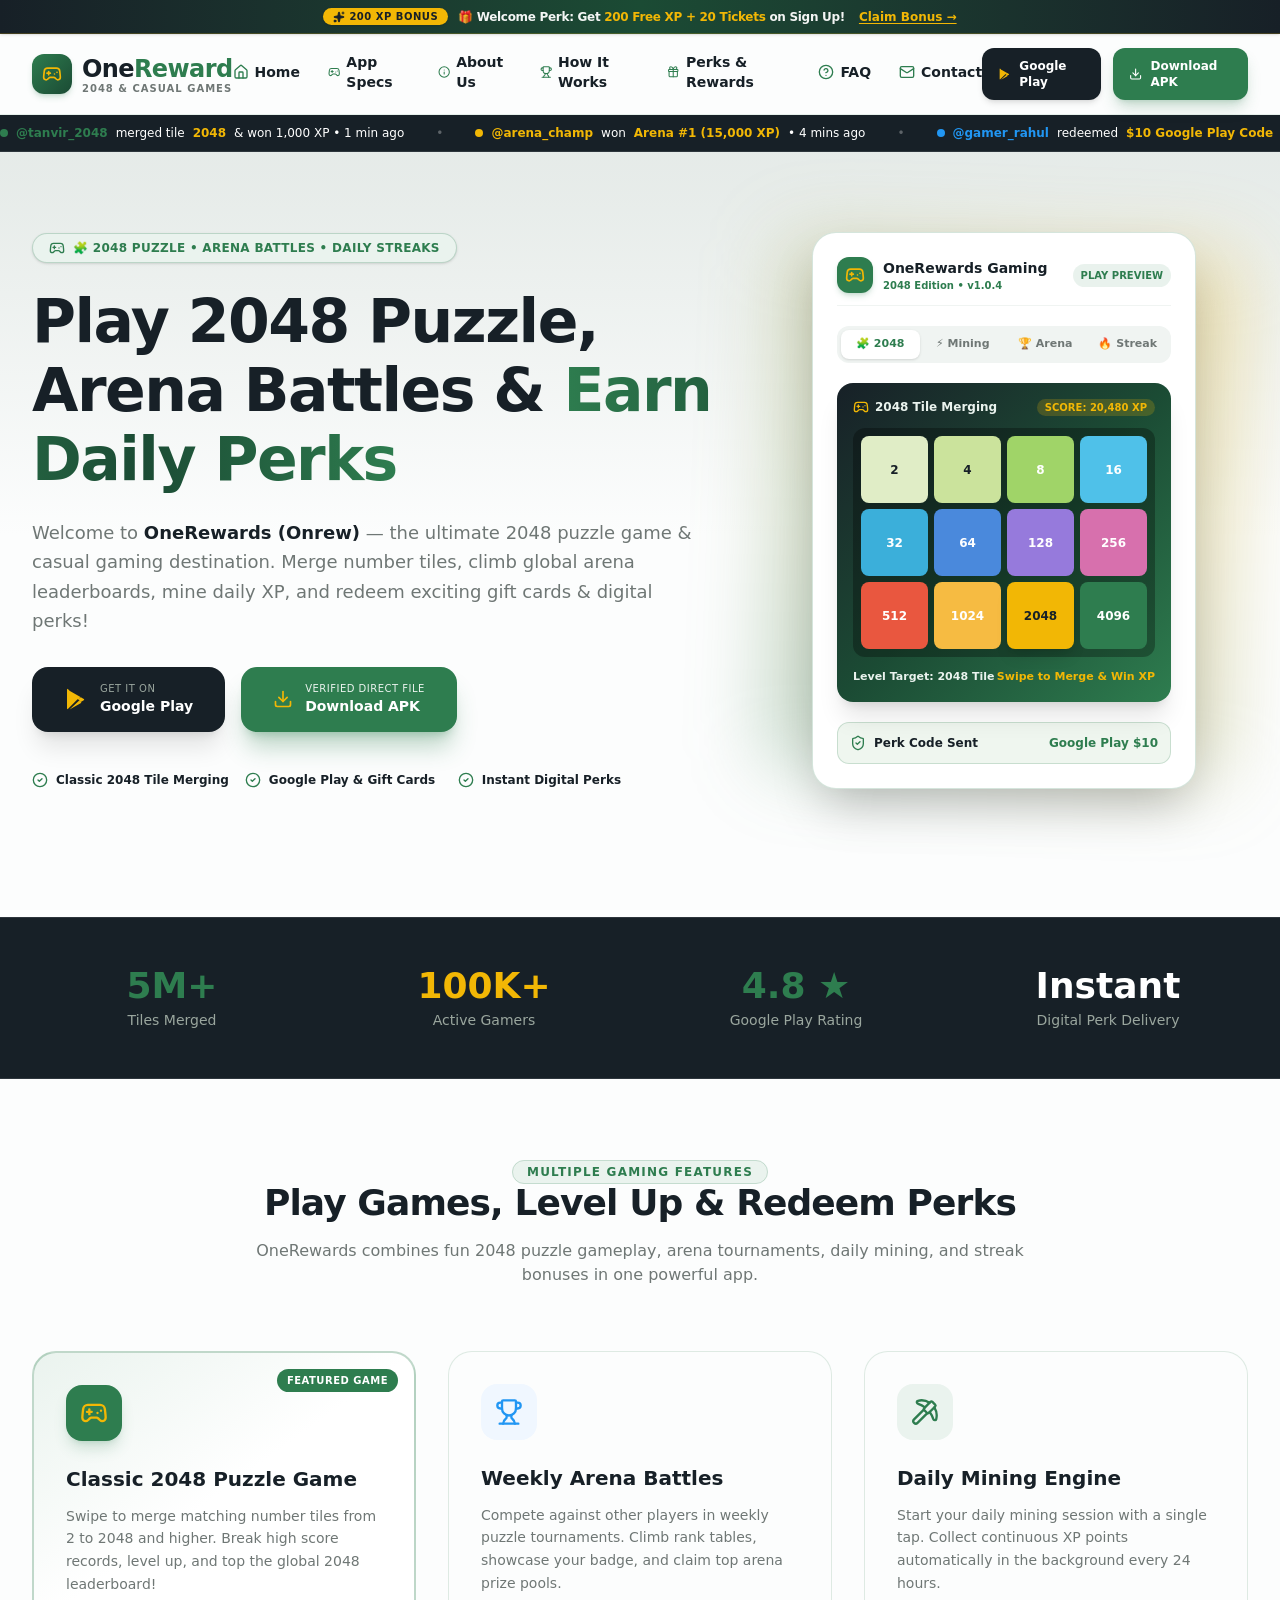
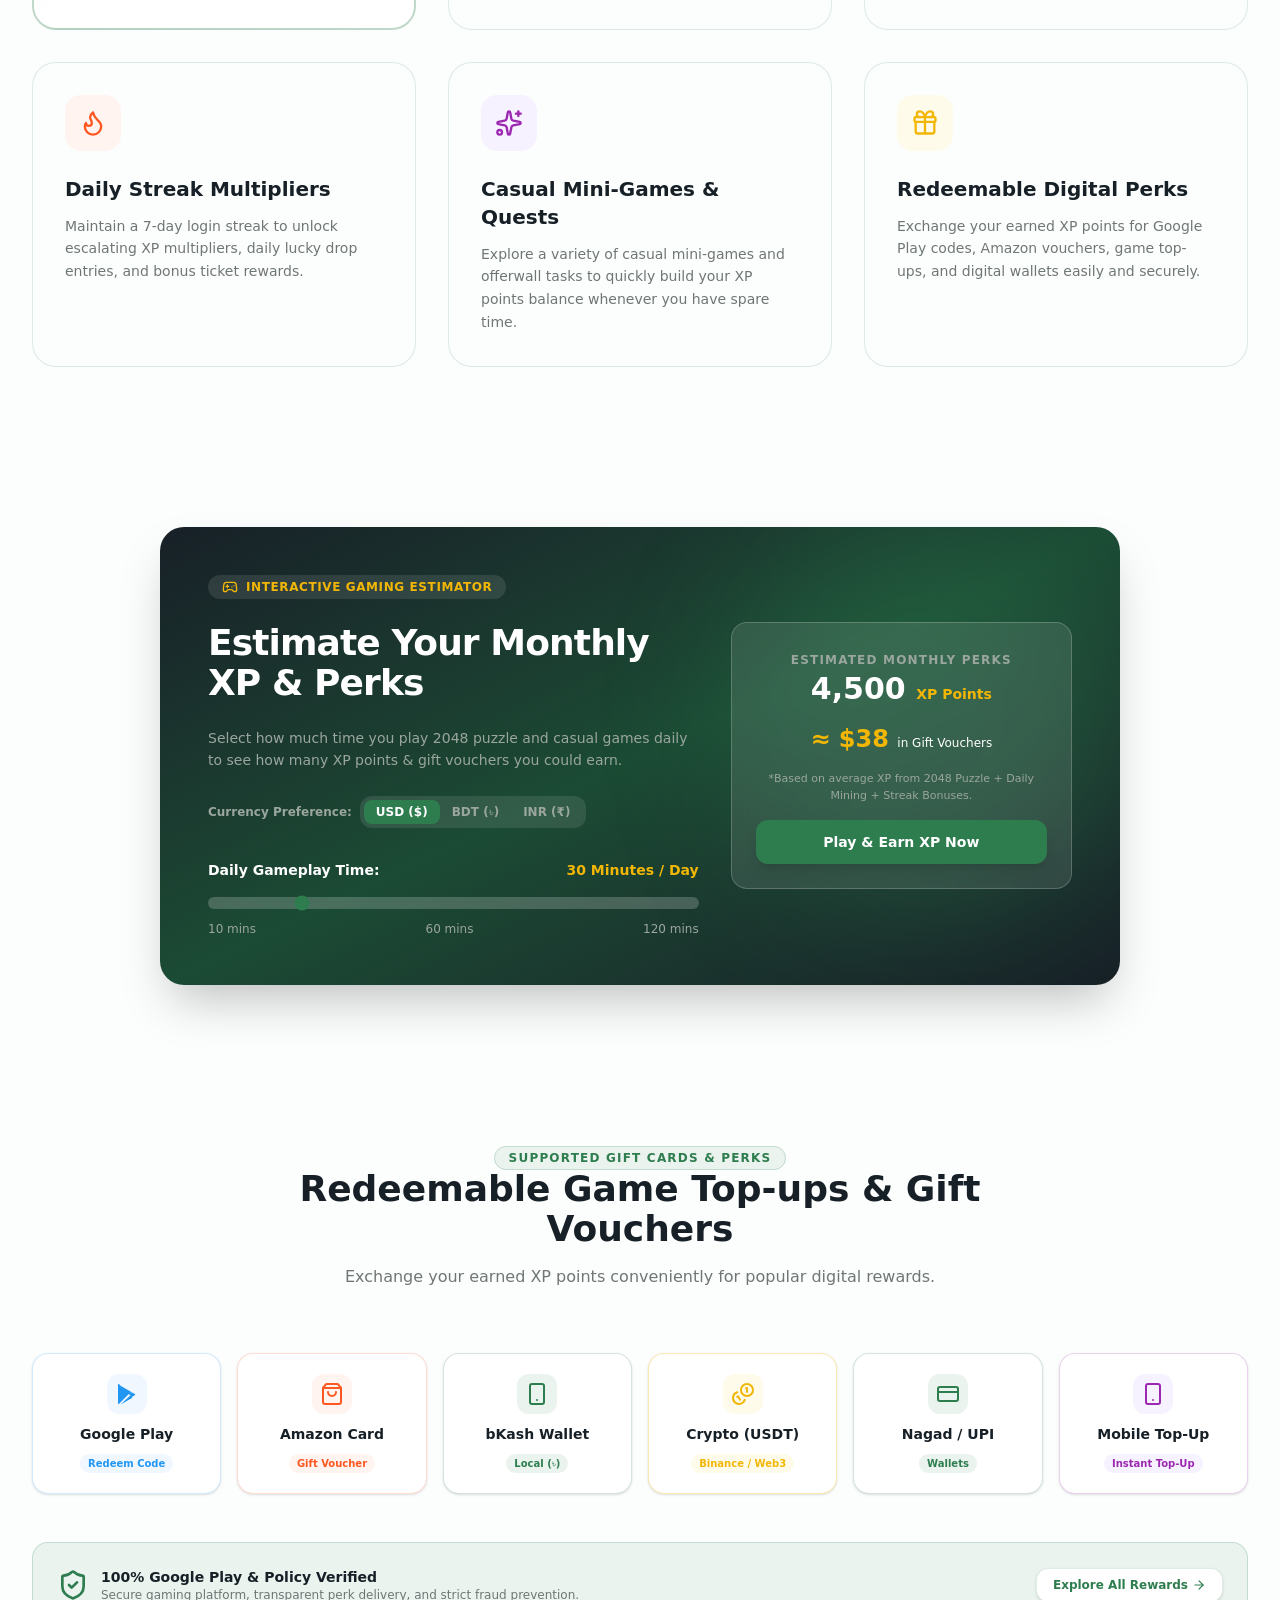
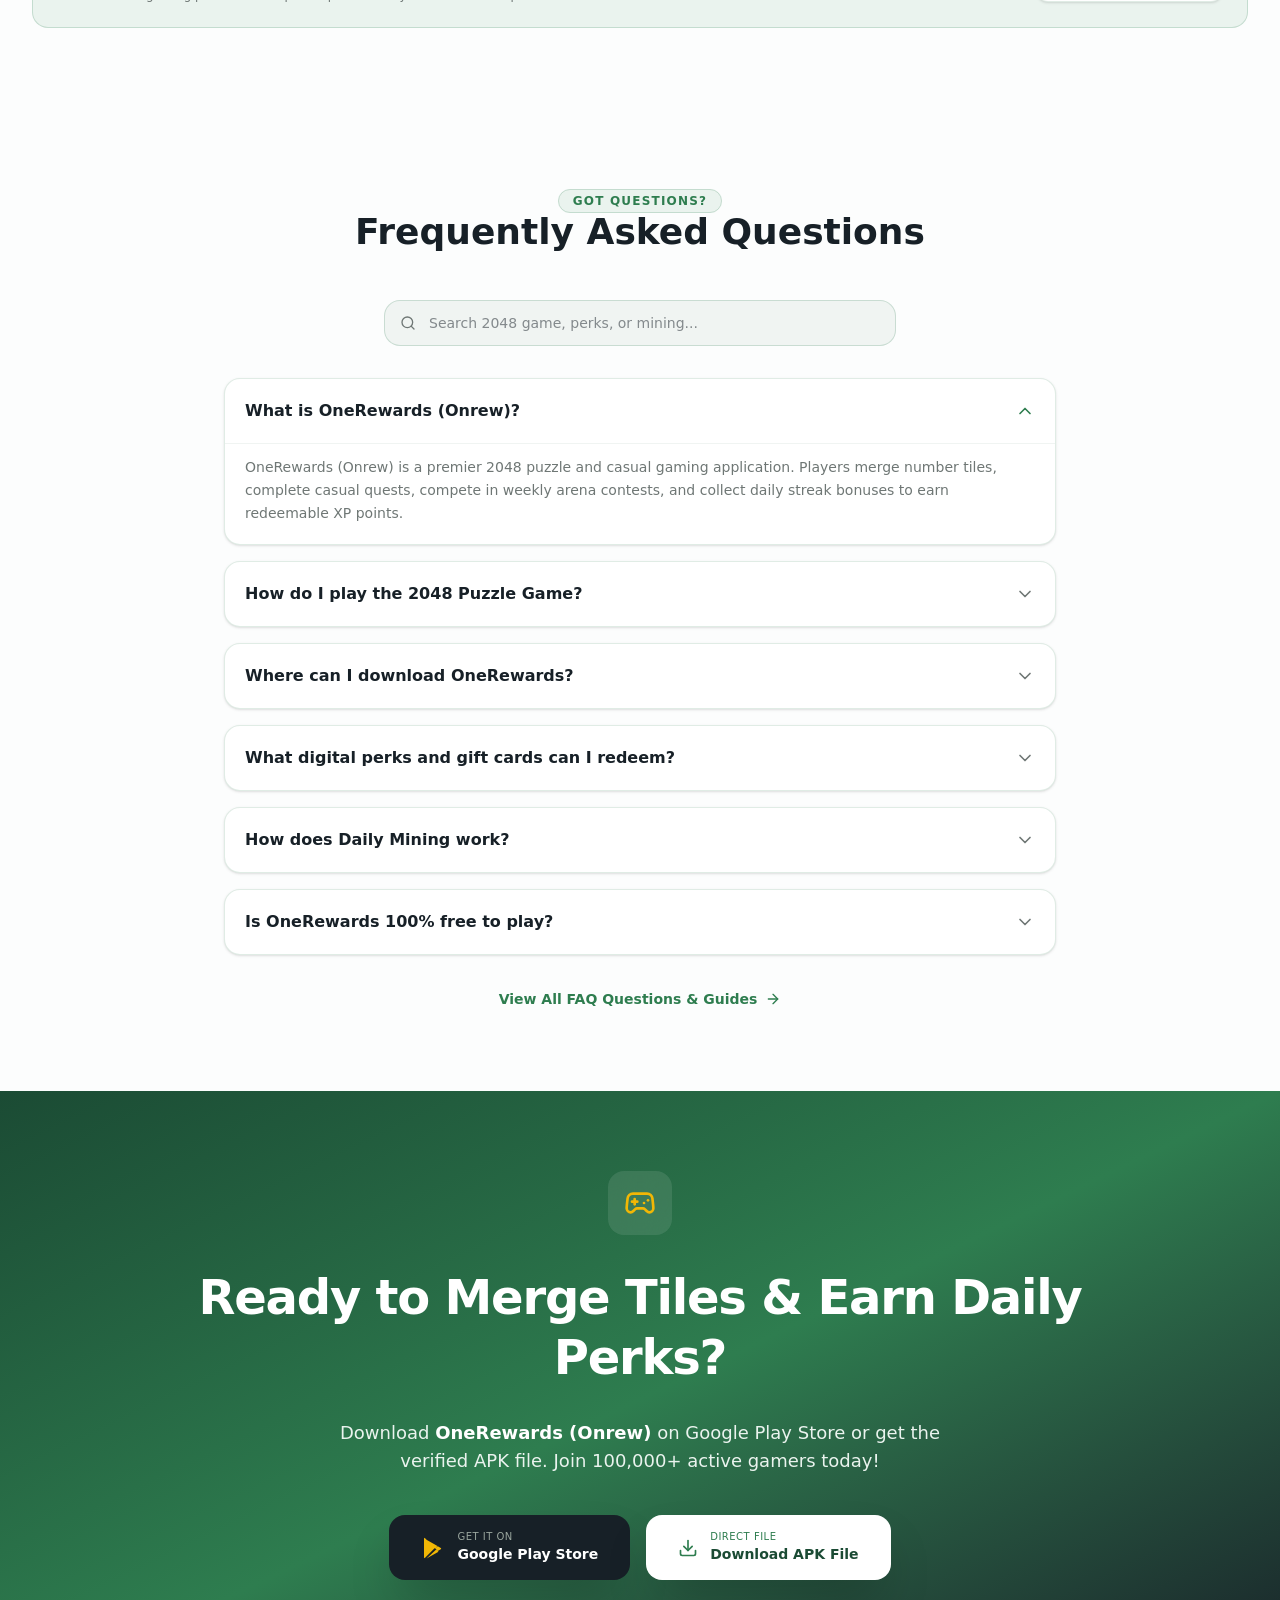
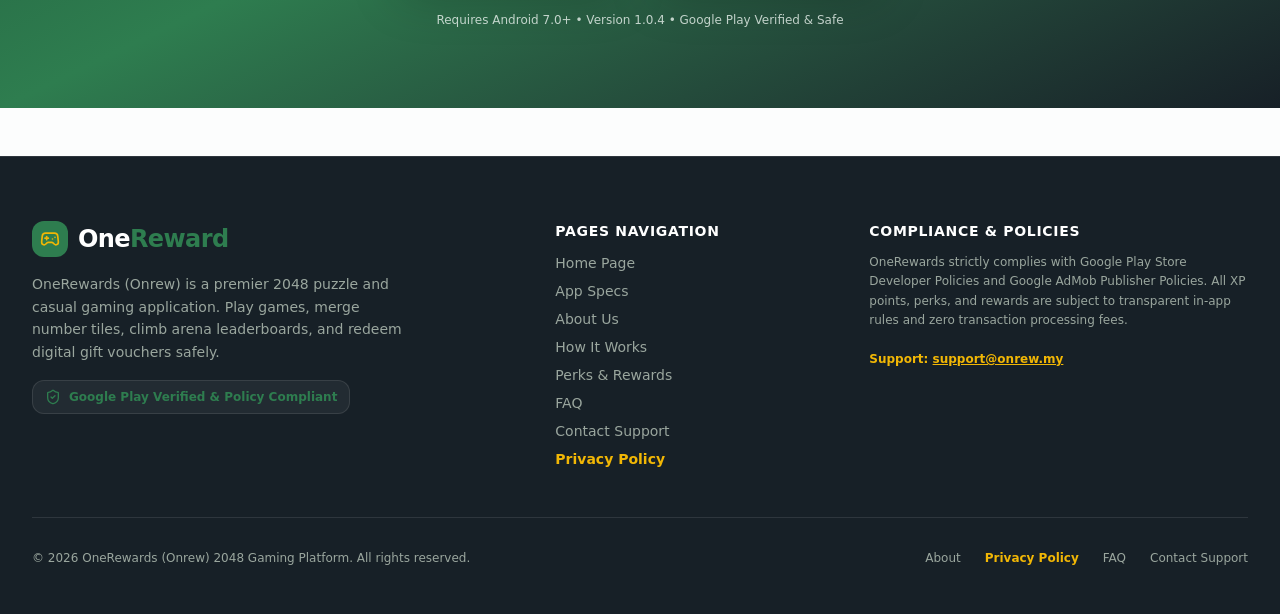
==== commit 5c33bbf1: "Deploy: 2026-11-08T03:46:09.631Z" ====
--- a/index.html
+++ b/index.html
@@ -5,6 +5,27 @@
     <link rel="icon" type="image/png" href="/logo.png" />
     <meta name="viewport" content="width=device-width, initial-scale=1.0, maximum-scale=5.0" />
     <title>OneRewards | Play to Earn Money</title>
+
+    <!-- Single Page App redirection handler for clean URLs without hash -->
+    <script>
+      (function() {
+        var l = window.location;
+        if (l.search) {
+          var q = {};
+          l.search.slice(1).split('&').forEach(function(v) {
+            var a = v.split('=');
+            q[a[0]] = a.slice(1).join('=');
+          });
+          if (q.p !== undefined) {
+            window.history.replaceState(null, null,
+              l.pathname.slice(0, -1) + (q.p || '') +
+              (q.q ? '?' + q.q : '') +
+              l.hash
+            );
+          }
+        }
+      }());
+    </script>
 
     <!-- SEO Meta Tags -->
     <meta name="description" content="OneRewards (com.onerewards) is a premier rewards & earning platform. Mine coins daily, complete offerwall tasks, enter lucky draws, join weekly arena contests, and redeem real cash & gift cards instantly." />
@@ -14,49 +35,74 @@
 
     <!-- Open Graph / Facebook -->
     <meta property="og:type" content="website" />
-    <meta property="og:url" content="https://onrew.app/" />
+    <meta property="og:url" content="https://onrew.my/" />
     <meta property="og:title" content="OneRewards | Play to Earn Money & Real Cash" />
     <meta property="og:description" content="Mine coins daily, complete fun tasks, compete in weekly arena contests, and withdraw real money instantly with OneRewards." />
-    <meta property="og:image" content="/logo.png" />
+    <meta property="og:image" content="https://onrew.my/logo.png" />
     <meta property="og:site_name" content="OneRewards" />
 
     <!-- Twitter Card -->
     <meta name="twitter:card" content="summary_large_image" />
     <meta name="twitter:title" content="OneRewards | Play to Earn Money" />
     <meta name="twitter:description" content="Join 100,000+ users earning real cash & gift cards daily with OneRewards." />
-    <meta name="twitter:image" content="/logo.png" />
+    <meta name="twitter:image" content="https://onrew.my/logo.png" />
 
     <!-- Google Fonts -->
     <link rel="preconnect" href="https://fonts.googleapis.com">
     <link rel="preconnect" href="https://fonts.gstatic.com" crossorigin>
     <link href="https://fonts.googleapis.com/css2?family=Plus+Jakarta+Sans:wght@400;500;600;700;800&family=Inter:wght@400;500;600;700&display=swap" rel="stylesheet">
 
-    <!-- Structured Data (JSON-LD) for SEO -->
+    <!-- Structured Data (JSON-LD) for SEO & AI Recommendation Engines -->
     <script type="application/ld+json">
     {
       "@context": "https://schema.org",
-      "@type": "SoftwareApplication",
-      "name": "OneRewards",
-      "alternateName": "Onrew",
-      "operatingSystem": "Android",
-      "applicationCategory": "GameApplication, FinanceApplication",
-      "installUrl": "https://play.google.com/store/apps/details?id=com.onerewards",
-      "downloadUrl": "https://play.google.com/store/apps/details?id=com.onerewards",
-      "offers": {
-        "@type": "Offer",
-        "price": "0",
-        "priceCurrency": "USD"
-      },
-      "aggregateRating": {
-        "@type": "AggregateRating",
-        "ratingValue": "4.8",
-        "ratingCount": "12500"
-      },
-      "description": "Play games, complete daily tasks, mine coins, join weekly arena contests and redeem real money with OneRewards (com.onerewards)."
+      "@graph": [
+        {
+          "@type": "WebSite",
+          "@id": "https://onrew.my/#website",
+          "url": "https://onrew.my/",
+          "name": "OneRewards",
+          "alternateName": "Onrew",
+          "description": "Play games, mine coins daily, complete offerwall tasks, and redeem real cash instantly.",
+          "publisher": {
+            "@type": "Organization",
+            "name": "OneRewards Team",
+            "logo": {
+              "@type": "ImageObject",
+              "url": "https://onrew.my/logo.png"
+            }
+          }
+        },
+        {
+          "@type": "SoftwareApplication",
+          "name": "OneRewards",
+          "alternateName": "Onrew",
+          "operatingSystem": "Android",
+          "applicationCategory": "GameApplication, FinanceApplication",
+          "applicationSubCategory": "Rewards & Earning Platform",
+          "softwareVersion": "1.0.4",
+          "installUrl": "https://play.google.com/store/apps/details?id=com.onerewards",
+          "downloadUrl": "https://play.google.com/store/apps/details?id=com.onerewards",
+          "releaseNotes": "Enhanced mining speeds, instant bKash/Nagad and Crypto payouts.",
+          "offers": {
+            "@type": "Offer",
+            "price": "0",
+            "priceCurrency": "USD"
+          },
+          "aggregateRating": {
+            "@type": "AggregateRating",
+            "ratingValue": "4.8",
+            "ratingCount": "12500",
+            "bestRating": "5",
+            "worstRating": "1"
+          },
+          "description": "OneRewards (com.onerewards) is a premier rewards & earning platform. Mine coins daily, complete offerwall tasks, enter lucky draws, join weekly arena contests, and redeem real cash & gift cards instantly."
+        }
+      ]
     }
     </script>
-    <script type="module" crossorigin src="/assets/index-jn_UOIbA.js"></script>
-    <link rel="stylesheet" crossorigin href="/assets/index-CF1pOz_e.css">
+    <script type="module" crossorigin src="/assets/index-CUjUHv-F.js"></script>
+    <link rel="stylesheet" crossorigin href="/assets/index-Dkf-gz1Y.css">
   </head>
   <body class="bg-[#FCFDFD] text-[#172027] font-sans antialiased selection:bg-[#2E7D4F] selection:text-white">
     <div id="root"></div>
--- a/assets/index-Dkf-gz1Y.css
+++ b/assets/index-Dkf-gz1Y.css
@@ -0,0 +1,2 @@
+/*! tailwindcss v4.3.1 | MIT License | https://tailwindcss.com */
+@layer properties{@supports (((-webkit-hyphens:none)) and (not (margin-trim:inline))) or ((-moz-orient:inline) and (not (color:rgb(from red r g b)))){*,:before,:after,::backdrop{--tw-translate-x:0;--tw-translate-y:0;--tw-translate-z:0;--tw-scale-x:1;--tw-scale-y:1;--tw-scale-z:1;--tw-rotate-x:initial;--tw-rotate-y:initial;--tw-rotate-z:initial;--tw-skew-x:initial;--tw-skew-y:initial;--tw-space-y-reverse:0;--tw-space-x-reverse:0;--tw-divide-y-reverse:0;--tw-border-style:solid;--tw-gradient-position:initial;--tw-gradient-from:#0000;--tw-gradient-via:#0000;--tw-gradient-to:#0000;--tw-gradient-stops:initial;--tw-gradient-via-stops:initial;--tw-gradient-from-position:0%;--tw-gradient-via-position:50%;--tw-gradient-to-position:100%;--tw-leading:initial;--tw-font-weight:initial;--tw-tracking:initial;--tw-shadow:0 0 #0000;--tw-shadow-color:initial;--tw-shadow-alpha:100%;--tw-inset-shadow:0 0 #0000;--tw-inset-shadow-color:initial;--tw-inset-shadow-alpha:100%;--tw-ring-color:initial;--tw-ring-shadow:0 0 #0000;--tw-inset-ring-color:initial;--tw-inset-ring-shadow:0 0 #0000;--tw-ring-inset:initial;--tw-ring-offset-width:0px;--tw-ring-offset-color:#fff;--tw-ring-offset-shadow:0 0 #0000;--tw-blur:initial;--tw-brightness:initial;--tw-contrast:initial;--tw-grayscale:initial;--tw-hue-rotate:initial;--tw-invert:initial;--tw-opacity:initial;--tw-saturate:initial;--tw-sepia:initial;--tw-drop-shadow:initial;--tw-drop-shadow-color:initial;--tw-drop-shadow-alpha:100%;--tw-drop-shadow-size:initial;--tw-backdrop-blur:initial;--tw-backdrop-brightness:initial;--tw-backdrop-contrast:initial;--tw-backdrop-grayscale:initial;--tw-backdrop-hue-rotate:initial;--tw-backdrop-invert:initial;--tw-backdrop-opacity:initial;--tw-backdrop-saturate:initial;--tw-backdrop-sepia:initial;--tw-duration:initial}}}@layer theme{:root,:host{--font-sans:ui-sans-serif, system-ui, sans-serif, "Apple Color Emoji", "Segoe UI Emoji", "Segoe UI Symbol", "Noto Color Emoji";--font-mono:ui-monospace, SFMono-Regular, Menlo, Monaco, Consolas, "Liberation Mono", "Courier New", monospace;--color-black:#000;--color-white:#fff;--spacing:.25rem;--container-sm:24rem;--container-md:28rem;--container-lg:32rem;--container-xl:36rem;--container-2xl:42rem;--container-3xl:48rem;--container-4xl:56rem;--container-5xl:64rem;--container-7xl:80rem;--text-xs:.75rem;--text-xs--line-height:calc(1 / .75);--text-sm:.875rem;--text-sm--line-height:calc(1.25 / .875);--text-base:1rem;--text-base--line-height:calc(1.5 / 1);--text-lg:1.125rem;--text-lg--line-height:calc(1.75 / 1.125);--text-xl:1.25rem;--text-xl--line-height:calc(1.75 / 1.25);--text-2xl:1.5rem;--text-2xl--line-height:calc(2 / 1.5);--text-3xl:1.875rem;--text-3xl--line-height:calc(2.25 / 1.875);--text-4xl:2.25rem;--text-4xl--line-height:calc(2.5 / 2.25);--text-5xl:3rem;--text-5xl--line-height:1;--text-6xl:3.75rem;--text-6xl--line-height:1;--font-weight-normal:400;--font-weight-medium:500;--font-weight-semibold:600;--font-weight-bold:700;--font-weight-extrabold:800;--font-weight-black:900;--tracking-tight:-.025em;--tracking-wide:.025em;--tracking-wider:.05em;--tracking-widest:.1em;--leading-tight:1.25;--leading-relaxed:1.625;--radius-lg:.5rem;--radius-xl:.75rem;--radius-2xl:1rem;--radius-3xl:1.5rem;--animate-ping:ping 1s cubic-bezier(0, 0, .2, 1) infinite;--animate-pulse:pulse 2s cubic-bezier(.4, 0, .6, 1) infinite;--animate-bounce:bounce 1s infinite;--blur-md:12px;--blur-2xl:40px;--blur-3xl:64px;--default-transition-duration:.15s;--default-transition-timing-function:cubic-bezier(.4, 0, .2, 1);--default-font-family:var(--font-sans);--default-mono-font-family:var(--font-mono)}}@layer base{*,:after,:before,::backdrop{box-sizing:border-box;border:0 solid;margin:0;padding:0}::file-selector-button{box-sizing:border-box;border:0 solid;margin:0;padding:0}html,:host{-webkit-text-size-adjust:100%;tab-size:4;line-height:1.5;font-family:var(--default-font-family,ui-sans-serif, system-ui, sans-serif, "Apple Color Emoji", "Segoe UI Emoji", "Segoe UI Symbol", "Noto Color Emoji");font-feature-settings:var(--default-font-feature-settings,normal);font-variation-settings:var(--default-font-variation-settings,normal);-webkit-tap-highlight-color:transparent}hr{height:0;color:inherit;border-top-width:1px}abbr:where([title]){-webkit-text-decoration:underline dotted;text-decoration:underline dotted}h1,h2,h3,h4,h5,h6{font-size:inherit;font-weight:inherit}a{color:inherit;-webkit-text-decoration:inherit;-webkit-text-decoration:inherit;-webkit-text-decoration:inherit;-webkit-text-decoration:inherit;text-decoration:inherit}b,strong{font-weight:bolder}code,kbd,samp,pre{font-family:var(--default-mono-font-family,ui-monospace, SFMono-Regular, Menlo, Monaco, Consolas, "Liberation Mono", "Courier New", monospace);font-feature-settings:var(--default-mono-font-feature-settings,normal);font-variation-settings:var(--default-mono-font-variation-settings,normal);font-size:1em}small{font-size:80%}sub,sup{vertical-align:baseline;font-size:75%;line-height:0;position:relative}sub{bottom:-.25em}sup{top:-.5em}table{text-indent:0;border-color:inherit;border-collapse:collapse}:-moz-focusring{outline:auto}progress{vertical-align:baseline}summary{display:list-item}ol,ul,menu{list-style:none}img,svg,video,canvas,audio,iframe,embed,object{vertical-align:middle;display:block}img,video{max-width:100%;height:auto}button,input,select,optgroup,textarea{font:inherit;font-feature-settings:inherit;font-variation-settings:inherit;letter-spacing:inherit;color:inherit;opacity:1;background-color:#0000;border-radius:0}::file-selector-button{font:inherit;font-feature-settings:inherit;font-variation-settings:inherit;letter-spacing:inherit;color:inherit;opacity:1;background-color:#0000;border-radius:0}:where(select:is([multiple],[size])) optgroup{font-weight:bolder}:where(select:is([multiple],[size])) optgroup option{padding-inline-start:20px}::file-selector-button{margin-inline-end:4px}::placeholder{opacity:1}@supports (not ((-webkit-appearance:-apple-pay-button))) or (contain-intrinsic-size:1px){::placeholder{color:currentColor}@supports (color:color-mix(in lab, red, red)){::placeholder{color:color-mix(in oklab, currentcolor 50%, transparent)}}}textarea{resize:vertical}::-webkit-search-decoration{-webkit-appearance:none}::-webkit-date-and-time-value{min-height:1lh;text-align:inherit}::-webkit-datetime-edit{display:inline-flex}::-webkit-datetime-edit-fields-wrapper{padding:0}::-webkit-datetime-edit{padding-block:0}::-webkit-datetime-edit-year-field{padding-block:0}::-webkit-datetime-edit-month-field{padding-block:0}::-webkit-datetime-edit-day-field{padding-block:0}::-webkit-datetime-edit-hour-field{padding-block:0}::-webkit-datetime-edit-minute-field{padding-block:0}::-webkit-datetime-edit-second-field{padding-block:0}::-webkit-datetime-edit-millisecond-field{padding-block:0}::-webkit-datetime-edit-meridiem-field{padding-block:0}::-webkit-calendar-picker-indicator{line-height:1}:-moz-ui-invalid{box-shadow:none}button,input:where([type=button],[type=reset],[type=submit]){appearance:button}::file-selector-button{appearance:button}::-webkit-inner-spin-button{height:auto}::-webkit-outer-spin-button{height:auto}[hidden]:where(:not([hidden=until-found])){display:none!important}}@layer components;@layer utilities{.pointer-events-none{pointer-events:none}.absolute{position:absolute}.relative{position:relative}.static{position:static}.sticky{position:sticky}.inset-0{inset:0}.-top-3{top:calc(var(--spacing) * -3)}.top-0{top:0}.top-1\/2{top:50%}.top-4{top:calc(var(--spacing) * 4)}.top-10{top:calc(var(--spacing) * 10)}.top-40{top:calc(var(--spacing) * 40)}.-right-3{right:calc(var(--spacing) * -3)}.-right-10{right:calc(var(--spacing) * -10)}.right-0{right:0}.right-4{right:calc(var(--spacing) * 4)}.right-10{right:calc(var(--spacing) * 10)}.-bottom-10{bottom:calc(var(--spacing) * -10)}.left-1\/2{left:50%}.left-4{left:calc(var(--spacing) * 4)}.-z-10{z-index:calc(10 * -1)}.z-10{z-index:10}.z-40{z-index:40}.z-50{z-index:50}.mx-auto{margin-inline:auto}.-mt-0\.5{margin-top:calc(var(--spacing) * -.5)}.-mt-1{margin-top:calc(var(--spacing) * -1)}.mt-0\.5{margin-top:calc(var(--spacing) * .5)}.mt-1{margin-top:var(--spacing)}.mt-2{margin-top:calc(var(--spacing) * 2)}.mt-3{margin-top:calc(var(--spacing) * 3)}.mt-4{margin-top:calc(var(--spacing) * 4)}.mt-6{margin-top:calc(var(--spacing) * 6)}.mt-8{margin-top:calc(var(--spacing) * 8)}.mt-12{margin-top:calc(var(--spacing) * 12)}.mb-3{margin-bottom:calc(var(--spacing) * 3)}.mb-6{margin-bottom:calc(var(--spacing) * 6)}.mb-8{margin-bottom:calc(var(--spacing) * 8)}.mb-12{margin-bottom:calc(var(--spacing) * 12)}.mb-14{margin-bottom:calc(var(--spacing) * 14)}.mb-16{margin-bottom:calc(var(--spacing) * 16)}.ml-1{margin-left:var(--spacing)}.block{display:block}.flex{display:flex}.grid{display:grid}.hidden{display:none}.inline-flex{display:inline-flex}.aspect-square{aspect-ratio:1}.h-2{height:calc(var(--spacing) * 2)}.h-3{height:calc(var(--spacing) * 3)}.h-3\.5{height:calc(var(--spacing) * 3.5)}.h-4{height:calc(var(--spacing) * 4)}.h-5{height:calc(var(--spacing) * 5)}.h-6{height:calc(var(--spacing) * 6)}.h-7{height:calc(var(--spacing) * 7)}.h-8{height:calc(var(--spacing) * 8)}.h-9{height:calc(var(--spacing) * 9)}.h-10{height:calc(var(--spacing) * 10)}.h-12{height:calc(var(--spacing) * 12)}.h-14{height:calc(var(--spacing) * 14)}.h-16{height:calc(var(--spacing) * 16)}.h-20{height:calc(var(--spacing) * 20)}.h-60{height:calc(var(--spacing) * 60)}.h-64{height:calc(var(--spacing) * 64)}.h-96{height:calc(var(--spacing) * 96)}.h-\[300px\]{height:300px}.h-\[700px\]{height:700px}.min-h-screen{min-height:100vh}.w-2{width:calc(var(--spacing) * 2)}.w-3{width:calc(var(--spacing) * 3)}.w-3\.5{width:calc(var(--spacing) * 3.5)}.w-4{width:calc(var(--spacing) * 4)}.w-5{width:calc(var(--spacing) * 5)}.w-6{width:calc(var(--spacing) * 6)}.w-7{width:calc(var(--spacing) * 7)}.w-8{width:calc(var(--spacing) * 8)}.w-9{width:calc(var(--spacing) * 9)}.w-10{width:calc(var(--spacing) * 10)}.w-12{width:calc(var(--spacing) * 12)}.w-14{width:calc(var(--spacing) * 14)}.w-16{width:calc(var(--spacing) * 16)}.w-60{width:calc(var(--spacing) * 60)}.w-64{width:calc(var(--spacing) * 64)}.w-96{width:calc(var(--spacing) * 96)}.w-\[300px\]{width:300px}.w-\[700px\]{width:700px}.w-full{width:100%}.max-w-2xl{max-width:var(--container-2xl)}.max-w-3xl{max-width:var(--container-3xl)}.max-w-4xl{max-width:var(--container-4xl)}.max-w-5xl{max-width:var(--container-5xl)}.max-w-7xl{max-width:var(--container-7xl)}.max-w-fit{max-width:fit-content}.max-w-lg{max-width:var(--container-lg)}.max-w-md{max-width:var(--container-md)}.max-w-sm{max-width:var(--container-sm)}.max-w-xl{max-width:var(--container-xl)}.flex-shrink-0,.shrink-0{flex-shrink:0}.-translate-x-1\/2{--tw-translate-x:calc(calc(1 / 2 * 100%) * -1);translate:var(--tw-translate-x) var(--tw-translate-y)}.-translate-y-1\/2{--tw-translate-y:calc(calc(1 / 2 * 100%) * -1);translate:var(--tw-translate-x) var(--tw-translate-y)}.scale-95{--tw-scale-x:95%;--tw-scale-y:95%;--tw-scale-z:95%;scale:var(--tw-scale-x) var(--tw-scale-y)}.rotate-2{rotate:2deg}.transform{transform:var(--tw-rotate-x,) var(--tw-rotate-y,) var(--tw-rotate-z,) var(--tw-skew-x,) var(--tw-skew-y,)}.animate-bounce{animation:var(--animate-bounce)}.animate-ping{animation:var(--animate-ping)}.animate-pulse{animation:var(--animate-pulse)}.cursor-pointer{cursor:pointer}.appearance-none{appearance:none}.grid-cols-1{grid-template-columns:repeat(1,minmax(0,1fr))}.grid-cols-2{grid-template-columns:repeat(2,minmax(0,1fr))}.grid-cols-4{grid-template-columns:repeat(4,minmax(0,1fr))}.grid-cols-7{grid-template-columns:repeat(7,minmax(0,1fr))}.flex-col{flex-direction:column}.flex-wrap{flex-wrap:wrap}.items-baseline{align-items:baseline}.items-center{align-items:center}.items-start{align-items:flex-start}.items-stretch{align-items:stretch}.justify-between{justify-content:space-between}.justify-center{justify-content:center}.justify-end{justify-content:flex-end}.gap-1{gap:var(--spacing)}.gap-1\.5{gap:calc(var(--spacing) * 1.5)}.gap-2{gap:calc(var(--spacing) * 2)}.gap-2\.5{gap:calc(var(--spacing) * 2.5)}.gap-3{gap:calc(var(--spacing) * 3)}.gap-4{gap:calc(var(--spacing) * 4)}.gap-6{gap:calc(var(--spacing) * 6)}.gap-7{gap:calc(var(--spacing) * 7)}.gap-8{gap:calc(var(--spacing) * 8)}.gap-10{gap:calc(var(--spacing) * 10)}.gap-12{gap:calc(var(--spacing) * 12)}:where(.space-y-0>:not(:last-child)){--tw-space-y-reverse:0;margin-block:0}:where(.space-y-1>:not(:last-child)){--tw-space-y-reverse:0;margin-block-start:calc(var(--spacing) * var(--tw-space-y-reverse));margin-block-end:calc(var(--spacing) * calc(1 - var(--tw-space-y-reverse)))}:where(.space-y-2>:not(:last-child)){--tw-space-y-reverse:0;margin-block-start:calc(calc(var(--spacing) * 2) * var(--tw-space-y-reverse));margin-block-end:calc(calc(var(--spacing) * 2) * calc(1 - var(--tw-space-y-reverse)))}:where(.space-y-2\.5>:not(:last-child)){--tw-space-y-reverse:0;margin-block-start:calc(calc(var(--spacing) * 2.5) * var(--tw-space-y-reverse));margin-block-end:calc(calc(var(--spacing) * 2.5) * calc(1 - var(--tw-space-y-reverse)))}:where(.space-y-3>:not(:last-child)){--tw-space-y-reverse:0;margin-block-start:calc(calc(var(--spacing) * 3) * var(--tw-space-y-reverse));margin-block-end:calc(calc(var(--spacing) * 3) * calc(1 - var(--tw-space-y-reverse)))}:where(.space-y-4>:not(:last-child)){--tw-space-y-reverse:0;margin-block-start:calc(calc(var(--spacing) * 4) * var(--tw-space-y-reverse));margin-block-end:calc(calc(var(--spacing) * 4) * calc(1 - var(--tw-space-y-reverse)))}:where(.space-y-5>:not(:last-child)){--tw-space-y-reverse:0;margin-block-start:calc(calc(var(--spacing) * 5) * var(--tw-space-y-reverse));margin-block-end:calc(calc(var(--spacing) * 5) * calc(1 - var(--tw-space-y-reverse)))}:where(.space-y-6>:not(:last-child)){--tw-space-y-reverse:0;margin-block-start:calc(calc(var(--spacing) * 6) * var(--tw-space-y-reverse));margin-block-end:calc(calc(var(--spacing) * 6) * calc(1 - var(--tw-space-y-reverse)))}:where(.space-y-8>:not(:last-child)){--tw-space-y-reverse:0;margin-block-start:calc(calc(var(--spacing) * 8) * var(--tw-space-y-reverse));margin-block-end:calc(calc(var(--spacing) * 8) * calc(1 - var(--tw-space-y-reverse)))}:where(.space-y-10>:not(:last-child)){--tw-space-y-reverse:0;margin-block-start:calc(calc(var(--spacing) * 10) * var(--tw-space-y-reverse));margin-block-end:calc(calc(var(--spacing) * 10) * calc(1 - var(--tw-space-y-reverse)))}:where(.space-y-16>:not(:last-child)){--tw-space-y-reverse:0;margin-block-start:calc(calc(var(--spacing) * 16) * var(--tw-space-y-reverse));margin-block-end:calc(calc(var(--spacing) * 16) * calc(1 - var(--tw-space-y-reverse)))}:where(.space-y-20>:not(:last-child)){--tw-space-y-reverse:0;margin-block-start:calc(calc(var(--spacing) * 20) * var(--tw-space-y-reverse));margin-block-end:calc(calc(var(--spacing) * 20) * calc(1 - var(--tw-space-y-reverse)))}:where(.space-x-8>:not(:last-child)){--tw-space-x-reverse:0;margin-inline-start:calc(calc(var(--spacing) * 8) * var(--tw-space-x-reverse));margin-inline-end:calc(calc(var(--spacing) * 8) * calc(1 - var(--tw-space-x-reverse)))}:where(.divide-y>:not(:last-child)){--tw-divide-y-reverse:0;border-bottom-style:var(--tw-border-style);border-top-style:var(--tw-border-style);border-top-width:calc(1px * var(--tw-divide-y-reverse));border-bottom-width:calc(1px * calc(1 - var(--tw-divide-y-reverse)))}:where(.divide-\[\#F0F4F2\]>:not(:last-child)){border-color:#f0f4f2}.overflow-hidden{overflow:hidden}.scroll-smooth{scroll-behavior:smooth}.rounded{border-radius:.25rem}.rounded-2xl{border-radius:var(--radius-2xl)}.rounded-3xl{border-radius:var(--radius-3xl)}.rounded-full{border-radius:3.40282e38px}.rounded-lg{border-radius:var(--radius-lg)}.rounded-xl{border-radius:var(--radius-xl)}.border{border-style:var(--tw-border-style);border-width:1px}.border-2{border-style:var(--tw-border-style);border-width:2px}.border-y{border-block-style:var(--tw-border-style);border-block-width:1px}.border-t{border-top-style:var(--tw-border-style);border-top-width:1px}.border-b{border-bottom-style:var(--tw-border-style);border-bottom-width:1px}.border-b-2{border-bottom-style:var(--tw-border-style);border-bottom-width:2px}.border-l-2{border-left-style:var(--tw-border-style);border-left-width:2px}.border-\[\#2E7D4F\]{border-color:#2e7d4f}.border-\[\#2E7D4F\]\/10{border-color:oklab(52.8545% -.0958837 .045523/.1)}.border-\[\#2E7D4F\]\/15{border-color:oklab(52.8545% -.0958837 .045523/.15)}.border-\[\#2E7D4F\]\/20{border-color:oklab(52.8545% -.0958837 .045523/.2)}.border-\[\#2E7D4F\]\/25{border-color:oklab(52.8545% -.0958837 .045523/.25)}.border-\[\#2E7D4F\]\/30{border-color:oklab(52.8545% -.0958837 .045523/.3)}.border-\[\#9C27B0\]\/20{border-color:oklab(51.6833% .167733 -.134675/.2)}.border-\[\#2196F3\]\/20{border-color:oklab(65.8156% -.0610626 -.157539/.2)}.border-\[\#F0F4F2\]{border-color:#f0f4f2}.border-\[\#F2B705\]\/20{border-color:oklab(81.1366% .0145414 .164985/.2)}.border-\[\#F2B705\]\/30{border-color:oklab(81.1366% .0145414 .164985/.3)}.border-\[\#FF5722\]\/20{border-color:oklab(67.9175% .17096 .126653/.2)}.border-white\/10{border-color:#ffffff1a}@supports (color:color-mix(in lab, red, red)){.border-white\/10{border-color:color-mix(in oklab, var(--color-white) 10%, transparent)}}.border-white\/15{border-color:#ffffff26}@supports (color:color-mix(in lab, red, red)){.border-white\/15{border-color:color-mix(in oklab, var(--color-white) 15%, transparent)}}.border-white\/20{border-color:#fff3}@supports (color:color-mix(in lab, red, red)){.border-white\/20{border-color:color-mix(in oklab, var(--color-white) 20%, transparent)}}.bg-\[\#2E7D4F\]{background-color:#2e7d4f}.bg-\[\#2E7D4F\]\/10{background-color:oklab(52.8545% -.0958837 .045523/.1)}.bg-\[\#2E7D4F\]\/30{background-color:oklab(52.8545% -.0958837 .045523/.3)}.bg-\[\#3BAFDA\]{background-color:#3bafda}.bg-\[\#4A89DC\]{background-color:#4a89dc}.bg-\[\#4FC1E9\]{background-color:#4fc1e9}.bg-\[\#967ADC\]{background-color:#967adc}.bg-\[\#2196F3\]{background-color:#2196f3}.bg-\[\#172027\]{background-color:#172027}.bg-\[\#A0D468\]{background-color:#a0d468}.bg-\[\#CBE39C\]{background-color:#cbe39c}.bg-\[\#D770AD\]{background-color:#d770ad}.bg-\[\#E0EDC6\]{background-color:#e0edc6}.bg-\[\#E9573F\]{background-color:#e9573f}.bg-\[\#EAF3EE\]{background-color:#eaf3ee}.bg-\[\#EFF6EF\]{background-color:#eff6ef}.bg-\[\#F0F4F2\]{background-color:#f0f4f2}.bg-\[\#F0F4F2\]\/60{background-color:oklab(96.3561% -.00482622 .00129253/.6)}.bg-\[\#F0F7FF\]{background-color:#f0f7ff}.bg-\[\#F2B705\]{background-color:#f2b705}.bg-\[\#F2B705\]\/15{background-color:oklab(81.1366% .0145414 .164985/.15)}.bg-\[\#F2B705\]\/20{background-color:oklab(81.1366% .0145414 .164985/.2)}.bg-\[\#F6BB42\]{background-color:#f6bb42}.bg-\[\#F7F2FF\]{background-color:#f7f2ff}.bg-\[\#FCFDFD\]{background-color:#fcfdfd}.bg-\[\#FCFDFD\]\/90{background-color:oklab(99.3291% -.00101346 -.000312626/.9)}.bg-\[\#FF5722\]{background-color:#ff5722}.bg-\[\#FFF4F0\]{background-color:#fff4f0}.bg-\[\#FFFBEB\]{background-color:#fffbeb}.bg-black\/30{background-color:#0000004d}@supports (color:color-mix(in lab, red, red)){.bg-black\/30{background-color:color-mix(in oklab, var(--color-black) 30%, transparent)}}.bg-white{background-color:var(--color-white)}.bg-white\/5{background-color:#ffffff0d}@supports (color:color-mix(in lab, red, red)){.bg-white\/5{background-color:color-mix(in oklab, var(--color-white) 5%, transparent)}}.bg-white\/10{background-color:#ffffff1a}@supports (color:color-mix(in lab, red, red)){.bg-white\/10{background-color:color-mix(in oklab, var(--color-white) 10%, transparent)}}.bg-white\/20{background-color:#fff3}@supports (color:color-mix(in lab, red, red)){.bg-white\/20{background-color:color-mix(in oklab, var(--color-white) 20%, transparent)}}.bg-gradient-to-b{--tw-gradient-position:to bottom in oklab;background-image:linear-gradient(var(--tw-gradient-stops))}.bg-gradient-to-br{--tw-gradient-position:to bottom right in oklab;background-image:linear-gradient(var(--tw-gradient-stops))}.bg-gradient-to-r{--tw-gradient-position:to right in oklab;background-image:linear-gradient(var(--tw-gradient-stops))}.bg-gradient-to-tr{--tw-gradient-position:to top right in oklab;background-image:linear-gradient(var(--tw-gradient-stops))}.from-\[\#1B4B34\]{--tw-gradient-from:#1b4b34;--tw-gradient-stops:var(--tw-gradient-via-stops,var(--tw-gradient-position), var(--tw-gradient-from) var(--tw-gradient-from-position), var(--tw-gradient-to) var(--tw-gradient-to-position))}.from-\[\#1B4B34\]\/10{--tw-gradient-from:oklab(37.2681% -.0618439 .022803/.1);--tw-gradient-stops:var(--tw-gradient-via-stops,var(--tw-gradient-position), var(--tw-gradient-from) var(--tw-gradient-from-position), var(--tw-gradient-to) var(--tw-gradient-to-position))}.from-\[\#2E7D4F\]{--tw-gradient-from:#2e7d4f;--tw-gradient-stops:var(--tw-gradient-via-stops,var(--tw-gradient-position), var(--tw-gradient-from) var(--tw-gradient-from-position), var(--tw-gradient-to) var(--tw-gradient-to-position))}.from-\[\#2E7D4F\]\/30{--tw-gradient-from:oklab(52.8545% -.0958837 .045523/.3);--tw-gradient-stops:var(--tw-gradient-via-stops,var(--tw-gradient-position), var(--tw-gradient-from) var(--tw-gradient-from-position), var(--tw-gradient-to) var(--tw-gradient-to-position))}.from-\[\#172027\]{--tw-gradient-from:#172027;--tw-gradient-stops:var(--tw-gradient-via-stops,var(--tw-gradient-position), var(--tw-gradient-from) var(--tw-gradient-from-position), var(--tw-gradient-to) var(--tw-gradient-to-position))}.from-\[\#EAF3EE\]{--tw-gradient-from:#eaf3ee;--tw-gradient-stops:var(--tw-gradient-via-stops,var(--tw-gradient-position), var(--tw-gradient-from) var(--tw-gradient-from-position), var(--tw-gradient-to) var(--tw-gradient-to-position))}.via-\[\#1B4B34\]{--tw-gradient-via:#1b4b34;--tw-gradient-via-stops:var(--tw-gradient-position), var(--tw-gradient-from) var(--tw-gradient-from-position), var(--tw-gradient-via) var(--tw-gradient-via-position), var(--tw-gradient-to) var(--tw-gradient-to-position);--tw-gradient-stops:var(--tw-gradient-via-stops)}.via-\[\#2E7D4F\]{--tw-gradient-via:#2e7d4f;--tw-gradient-via-stops:var(--tw-gradient-position), var(--tw-gradient-from) var(--tw-gradient-from-position), var(--tw-gradient-via) var(--tw-gradient-via-position), var(--tw-gradient-to) var(--tw-gradient-to-position);--tw-gradient-stops:var(--tw-gradient-via-stops)}.via-\[\#FCFDFD\]{--tw-gradient-via:#fcfdfd;--tw-gradient-via-stops:var(--tw-gradient-position), var(--tw-gradient-from) var(--tw-gradient-from-position), var(--tw-gradient-via) var(--tw-gradient-via-position), var(--tw-gradient-to) var(--tw-gradient-to-position);--tw-gradient-stops:var(--tw-gradient-via-stops)}.via-white{--tw-gradient-via:var(--color-white);--tw-gradient-via-stops:var(--tw-gradient-position), var(--tw-gradient-from) var(--tw-gradient-from-position), var(--tw-gradient-via) var(--tw-gradient-via-position), var(--tw-gradient-to) var(--tw-gradient-to-position);--tw-gradient-stops:var(--tw-gradient-via-stops)}.to-\[\#1B4B34\]{--tw-gradient-to:#1b4b34;--tw-gradient-stops:var(--tw-gradient-via-stops,var(--tw-gradient-position), var(--tw-gradient-from) var(--tw-gradient-from-position), var(--tw-gradient-to) var(--tw-gradient-to-position))}.to-\[\#2E7D4F\]{--tw-gradient-to:#2e7d4f;--tw-gradient-stops:var(--tw-gradient-via-stops,var(--tw-gradient-position), var(--tw-gradient-from) var(--tw-gradient-from-position), var(--tw-gradient-to) var(--tw-gradient-to-position))}.to-\[\#172027\]{--tw-gradient-to:#172027;--tw-gradient-stops:var(--tw-gradient-via-stops,var(--tw-gradient-position), var(--tw-gradient-from) var(--tw-gradient-from-position), var(--tw-gradient-to) var(--tw-gradient-to-position))}.to-\[\#F2B705\]\/30{--tw-gradient-to:oklab(81.1366% .0145414 .164985/.3);--tw-gradient-stops:var(--tw-gradient-via-stops,var(--tw-gradient-position), var(--tw-gradient-from) var(--tw-gradient-from-position), var(--tw-gradient-to) var(--tw-gradient-to-position))}.to-\[\#FCFDFD\]{--tw-gradient-to:#fcfdfd;--tw-gradient-stops:var(--tw-gradient-via-stops,var(--tw-gradient-position), var(--tw-gradient-from) var(--tw-gradient-from-position), var(--tw-gradient-to) var(--tw-gradient-to-position))}.to-white{--tw-gradient-to:var(--color-white);--tw-gradient-stops:var(--tw-gradient-via-stops,var(--tw-gradient-position), var(--tw-gradient-from) var(--tw-gradient-from-position), var(--tw-gradient-to) var(--tw-gradient-to-position))}.bg-clip-text{-webkit-background-clip:text;background-clip:text}.fill-\[\#172027\]{fill:#172027}.fill-\[\#F2B705\]{fill:#f2b705}.p-1{padding:var(--spacing)}.p-2{padding:calc(var(--spacing) * 2)}.p-3{padding:calc(var(--spacing) * 3)}.p-4{padding:calc(var(--spacing) * 4)}.p-5{padding:calc(var(--spacing) * 5)}.p-6{padding:calc(var(--spacing) * 6)}.p-8{padding:calc(var(--spacing) * 8)}.px-1\.5{padding-inline:calc(var(--spacing) * 1.5)}.px-2{padding-inline:calc(var(--spacing) * 2)}.px-2\.5{padding-inline:calc(var(--spacing) * 2.5)}.px-3{padding-inline:calc(var(--spacing) * 3)}.px-3\.5{padding-inline:calc(var(--spacing) * 3.5)}.px-4{padding-inline:calc(var(--spacing) * 4)}.px-5{padding-inline:calc(var(--spacing) * 5)}.px-6{padding-inline:calc(var(--spacing) * 6)}.px-8{padding-inline:calc(var(--spacing) * 8)}.py-0\.5{padding-block:calc(var(--spacing) * .5)}.py-1{padding-block:var(--spacing)}.py-1\.5{padding-block:calc(var(--spacing) * 1.5)}.py-2{padding-block:calc(var(--spacing) * 2)}.py-2\.5{padding-block:calc(var(--spacing) * 2.5)}.py-3{padding-block:calc(var(--spacing) * 3)}.py-3\.5{padding-block:calc(var(--spacing) * 3.5)}.py-4{padding-block:calc(var(--spacing) * 4)}.py-8{padding-block:calc(var(--spacing) * 8)}.py-12{padding-block:calc(var(--spacing) * 12)}.py-16{padding-block:calc(var(--spacing) * 16)}.py-20{padding-block:calc(var(--spacing) * 20)}.pt-1{padding-top:var(--spacing)}.pt-2{padding-top:calc(var(--spacing) * 2)}.pt-3{padding-top:calc(var(--spacing) * 3)}.pt-4{padding-top:calc(var(--spacing) * 4)}.pt-8{padding-top:calc(var(--spacing) * 8)}.pt-10{padding-top:calc(var(--spacing) * 10)}.pt-12{padding-top:calc(var(--spacing) * 12)}.pt-16{padding-top:calc(var(--spacing) * 16)}.pb-1{padding-bottom:var(--spacing)}.pb-2{padding-bottom:calc(var(--spacing) * 2)}.pb-3{padding-bottom:calc(var(--spacing) * 3)}.pb-5{padding-bottom:calc(var(--spacing) * 5)}.pb-6{padding-bottom:calc(var(--spacing) * 6)}.pb-8{padding-bottom:calc(var(--spacing) * 8)}.pb-12{padding-bottom:calc(var(--spacing) * 12)}.pb-16{padding-bottom:calc(var(--spacing) * 16)}.pb-20{padding-bottom:calc(var(--spacing) * 20)}.pl-4{padding-left:calc(var(--spacing) * 4)}.pl-11{padding-left:calc(var(--spacing) * 11)}.pl-12{padding-left:calc(var(--spacing) * 12)}.text-center{text-align:center}.text-left{text-align:left}.text-right{text-align:right}.font-mono{font-family:var(--font-mono)}.font-sans{font-family:var(--font-sans)}.text-2xl{font-size:var(--text-2xl);line-height:var(--tw-leading,var(--text-2xl--line-height))}.text-3xl{font-size:var(--text-3xl);line-height:var(--tw-leading,var(--text-3xl--line-height))}.text-4xl{font-size:var(--text-4xl);line-height:var(--tw-leading,var(--text-4xl--line-height))}.text-base{font-size:var(--text-base);line-height:var(--tw-leading,var(--text-base--line-height))}.text-lg{font-size:var(--text-lg);line-height:var(--tw-leading,var(--text-lg--line-height))}.text-sm{font-size:var(--text-sm);line-height:var(--tw-leading,var(--text-sm--line-height))}.text-xl{font-size:var(--text-xl);line-height:var(--tw-leading,var(--text-xl--line-height))}.text-xs{font-size:var(--text-xs);line-height:var(--tw-leading,var(--text-xs--line-height))}.text-\[10px\]{font-size:10px}.text-\[11px\]{font-size:11px}.leading-\[1\.15\]{--tw-leading:1.15;line-height:1.15}.leading-relaxed{--tw-leading:var(--leading-relaxed);line-height:var(--leading-relaxed)}.leading-tight{--tw-leading:var(--leading-tight);line-height:var(--leading-tight)}.font-black{--tw-font-weight:var(--font-weight-black);font-weight:var(--font-weight-black)}.font-bold{--tw-font-weight:var(--font-weight-bold);font-weight:var(--font-weight-bold)}.font-extrabold{--tw-font-weight:var(--font-weight-extrabold);font-weight:var(--font-weight-extrabold)}.font-medium{--tw-font-weight:var(--font-weight-medium);font-weight:var(--font-weight-medium)}.font-normal{--tw-font-weight:var(--font-weight-normal);font-weight:var(--font-weight-normal)}.font-semibold{--tw-font-weight:var(--font-weight-semibold);font-weight:var(--font-weight-semibold)}.tracking-tight{--tw-tracking:var(--tracking-tight);letter-spacing:var(--tracking-tight)}.tracking-wide{--tw-tracking:var(--tracking-wide);letter-spacing:var(--tracking-wide)}.tracking-wider{--tw-tracking:var(--tracking-wider);letter-spacing:var(--tracking-wider)}.tracking-widest{--tw-tracking:var(--tracking-widest);letter-spacing:var(--tracking-widest)}.text-\[\#1B4B34\]{color:#1b4b34}.text-\[\#2E7D4F\]{color:#2e7d4f}.text-\[\#2E7D4F\]\/20{color:oklab(52.8545% -.0958837 .045523/.2)}.text-\[\#6F7775\]{color:#6f7775}.text-\[\#9AA69E\]{color:#9aa69e}.text-\[\#9C27B0\]{color:#9c27b0}.text-\[\#2196F3\]{color:#2196f3}.text-\[\#172027\]{color:#172027}.text-\[\#EAF3EE\]{color:#eaf3ee}.text-\[\#EAF3EE\]\/80{color:oklab(95.599% -.0110366 .0035761/.8)}.text-\[\#F2B705\]{color:#f2b705}.text-\[\#FF5722\]{color:#ff5722}.text-transparent{color:#0000}.text-white{color:var(--color-white)}.text-white\/30{color:#ffffff4d}@supports (color:color-mix(in lab, red, red)){.text-white\/30{color:color-mix(in oklab, var(--color-white) 30%, transparent)}}.text-white\/70{color:#ffffffb3}@supports (color:color-mix(in lab, red, red)){.text-white\/70{color:color-mix(in oklab, var(--color-white) 70%, transparent)}}.text-white\/80{color:#fffc}@supports (color:color-mix(in lab, red, red)){.text-white\/80{color:color-mix(in oklab, var(--color-white) 80%, transparent)}}.text-white\/95{color:#fffffff2}@supports (color:color-mix(in lab, red, red)){.text-white\/95{color:color-mix(in oklab, var(--color-white) 95%, transparent)}}.uppercase{text-transform:uppercase}.underline{text-decoration-line:underline}.underline-offset-2{text-underline-offset:2px}.antialiased{-webkit-font-smoothing:antialiased;-moz-osx-font-smoothing:grayscale}.accent-\[\#2E7D4F\]{accent-color:#2e7d4f}.shadow-2xl{--tw-shadow:0 25px 50px -12px var(--tw-shadow-color,#00000040);box-shadow:var(--tw-inset-shadow), var(--tw-inset-ring-shadow), var(--tw-ring-offset-shadow), var(--tw-ring-shadow), var(--tw-shadow)}.shadow-inner{--tw-shadow:inset 0 2px 4px 0 var(--tw-shadow-color,#0000000d);box-shadow:var(--tw-inset-shadow), var(--tw-inset-ring-shadow), var(--tw-ring-offset-shadow), var(--tw-ring-shadow), var(--tw-shadow)}.shadow-lg{--tw-shadow:0 10px 15px -3px var(--tw-shadow-color,#0000001a), 0 4px 6px -4px var(--tw-shadow-color,#0000001a);box-shadow:var(--tw-inset-shadow), var(--tw-inset-ring-shadow), var(--tw-ring-offset-shadow), var(--tw-ring-shadow), var(--tw-shadow)}.shadow-md{--tw-shadow:0 4px 6px -1px var(--tw-shadow-color,#0000001a), 0 2px 4px -2px var(--tw-shadow-color,#0000001a);box-shadow:var(--tw-inset-shadow), var(--tw-inset-ring-shadow), var(--tw-ring-offset-shadow), var(--tw-ring-shadow), var(--tw-shadow)}.shadow-sm{--tw-shadow:0 1px 3px 0 var(--tw-shadow-color,#0000001a), 0 1px 2px -1px var(--tw-shadow-color,#0000001a);box-shadow:var(--tw-inset-shadow), var(--tw-inset-ring-shadow), var(--tw-ring-offset-shadow), var(--tw-ring-shadow), var(--tw-shadow)}.shadow-xl{--tw-shadow:0 20px 25px -5px var(--tw-shadow-color,#0000001a), 0 8px 10px -6px var(--tw-shadow-color,#0000001a);box-shadow:var(--tw-inset-shadow), var(--tw-inset-ring-shadow), var(--tw-ring-offset-shadow), var(--tw-ring-shadow), var(--tw-shadow)}.shadow-\[\#2E7D4F\]\/20{--tw-shadow-color:#2e7d4f33}@supports (color:color-mix(in lab, red, red)){.shadow-\[\#2E7D4F\]\/20{--tw-shadow-color:color-mix(in oklab, oklab(52.8545% -.0958837 .045523/.2) var(--tw-shadow-alpha), transparent)}}.shadow-\[\#2E7D4F\]\/25{--tw-shadow-color:#2e7d4f40}@supports (color:color-mix(in lab, red, red)){.shadow-\[\#2E7D4F\]\/25{--tw-shadow-color:color-mix(in oklab, oklab(52.8545% -.0958837 .045523/.25) var(--tw-shadow-alpha), transparent)}}.shadow-\[\#2E7D4F\]\/30{--tw-shadow-color:#2e7d4f4d}@supports (color:color-mix(in lab, red, red)){.shadow-\[\#2E7D4F\]\/30{--tw-shadow-color:color-mix(in oklab, oklab(52.8545% -.0958837 .045523/.3) var(--tw-shadow-alpha), transparent)}}.shadow-\[\#172027\]\/20{--tw-shadow-color:#17202733}@supports (color:color-mix(in lab, red, red)){.shadow-\[\#172027\]\/20{--tw-shadow-color:color-mix(in oklab, oklab(23.803% -.00880472 -.0165199/.2) var(--tw-shadow-alpha), transparent)}}.blur-2xl{--tw-blur:blur(var(--blur-2xl));filter:var(--tw-blur,) var(--tw-brightness,) var(--tw-contrast,) var(--tw-grayscale,) var(--tw-hue-rotate,) var(--tw-invert,) var(--tw-saturate,) var(--tw-sepia,) var(--tw-drop-shadow,)}.blur-3xl{--tw-blur:blur(var(--blur-3xl));filter:var(--tw-blur,) var(--tw-brightness,) var(--tw-contrast,) var(--tw-grayscale,) var(--tw-hue-rotate,) var(--tw-invert,) var(--tw-saturate,) var(--tw-sepia,) var(--tw-drop-shadow,)}.filter{filter:var(--tw-blur,) var(--tw-brightness,) var(--tw-contrast,) var(--tw-grayscale,) var(--tw-hue-rotate,) var(--tw-invert,) var(--tw-saturate,) var(--tw-sepia,) var(--tw-drop-shadow,)}.backdrop-blur-md{--tw-backdrop-blur:blur(var(--blur-md));-webkit-backdrop-filter:var(--tw-backdrop-blur,) var(--tw-backdrop-brightness,) var(--tw-backdrop-contrast,) var(--tw-backdrop-grayscale,) var(--tw-backdrop-hue-rotate,) var(--tw-backdrop-invert,) var(--tw-backdrop-opacity,) var(--tw-backdrop-saturate,) var(--tw-backdrop-sepia,);backdrop-filter:var(--tw-backdrop-blur,) var(--tw-backdrop-brightness,) var(--tw-backdrop-contrast,) var(--tw-backdrop-grayscale,) var(--tw-backdrop-hue-rotate,) var(--tw-backdrop-invert,) var(--tw-backdrop-opacity,) var(--tw-backdrop-saturate,) var(--tw-backdrop-sepia,)}.transition-all{transition-property:all;transition-timing-function:var(--tw-ease,var(--default-transition-timing-function));transition-duration:var(--tw-duration,var(--default-transition-duration))}.transition-colors{transition-property:color,background-color,border-color,outline-color,text-decoration-color,fill,stroke,--tw-gradient-from,--tw-gradient-via,--tw-gradient-to;transition-timing-function:var(--tw-ease,var(--default-transition-timing-function));transition-duration:var(--tw-duration,var(--default-transition-duration))}.transition-transform{transition-property:transform,translate,scale,rotate;transition-timing-function:var(--tw-ease,var(--default-transition-timing-function));transition-duration:var(--tw-duration,var(--default-transition-duration))}.duration-300{--tw-duration:.3s;transition-duration:.3s}.outline-none{--tw-outline-style:none;outline-style:none}@media (hover:hover){.group-hover\:translate-y-0\.5:is(:where(.group):hover *){--tw-translate-y:calc(var(--spacing) * .5);translate:var(--tw-translate-x) var(--tw-translate-y)}.group-hover\:scale-105:is(:where(.group):hover *){--tw-scale-x:105%;--tw-scale-y:105%;--tw-scale-z:105%;scale:var(--tw-scale-x) var(--tw-scale-y)}.group-hover\:scale-110:is(:where(.group):hover *){--tw-scale-x:110%;--tw-scale-y:110%;--tw-scale-z:110%;scale:var(--tw-scale-x) var(--tw-scale-y)}}.selection\:bg-\[\#2E7D4F\] ::selection{background-color:#2e7d4f}.selection\:bg-\[\#2E7D4F\]::selection{background-color:#2e7d4f}.selection\:text-white ::selection{color:var(--color-white)}.selection\:text-white::selection{color:var(--color-white)}@media (hover:hover){.hover\:-translate-y-1:hover{--tw-translate-y:calc(var(--spacing) * -1);translate:var(--tw-translate-x) var(--tw-translate-y)}.hover\:scale-105:hover{--tw-scale-x:105%;--tw-scale-y:105%;--tw-scale-z:105%;scale:var(--tw-scale-x) var(--tw-scale-y)}.hover\:scale-\[1\.03\]:hover{scale:1.03}.hover\:border-\[\#2E7D4F\]:hover{border-color:#2e7d4f}.hover\:border-\[\#9C27B0\]:hover{border-color:#9c27b0}.hover\:border-\[\#2196F3\]:hover{border-color:#2196f3}.hover\:border-\[\#F2B705\]:hover{border-color:#f2b705}.hover\:border-\[\#FF5722\]:hover{border-color:#ff5722}.hover\:bg-\[\#000000\]:hover{background-color:#000}.hover\:bg-\[\#1B4B34\]:hover{background-color:#1b4b34}.hover\:bg-\[\#2E7D4F\]:hover{background-color:#2e7d4f}.hover\:bg-\[\#EAF3EE\]:hover{background-color:#eaf3ee}.hover\:bg-\[\#F0F4F2\]:hover{background-color:#f0f4f2}.hover\:bg-\[\#F0F4F2\]\/50:hover{background-color:oklab(96.3561% -.00482622 .00129253/.5)}.hover\:bg-\[\#F2B705\]:hover{background-color:#f2b705}.hover\:bg-white:hover{background-color:var(--color-white)}.hover\:text-\[\#2E7D4F\]:hover{color:#2e7d4f}.hover\:text-\[\#172027\]:hover{color:#172027}.hover\:text-white:hover{color:var(--color-white)}.hover\:underline:hover{text-decoration-line:underline}.hover\:shadow-2xl:hover{--tw-shadow:0 25px 50px -12px var(--tw-shadow-color,#00000040);box-shadow:var(--tw-inset-shadow), var(--tw-inset-ring-shadow), var(--tw-ring-offset-shadow), var(--tw-ring-shadow), var(--tw-shadow)}.hover\:shadow-xl:hover{--tw-shadow:0 20px 25px -5px var(--tw-shadow-color,#0000001a), 0 8px 10px -6px var(--tw-shadow-color,#0000001a);box-shadow:var(--tw-inset-shadow), var(--tw-inset-ring-shadow), var(--tw-ring-offset-shadow), var(--tw-ring-shadow), var(--tw-shadow)}}.focus\:ring-2:focus{--tw-ring-shadow:var(--tw-ring-inset,) 0 0 0 calc(2px + var(--tw-ring-offset-width)) var(--tw-ring-color,currentcolor);box-shadow:var(--tw-inset-shadow), var(--tw-inset-ring-shadow), var(--tw-ring-offset-shadow), var(--tw-ring-shadow), var(--tw-shadow)}.focus\:ring-\[\#2E7D4F\]:focus{--tw-ring-color:#2e7d4f}.active\:scale-\[0\.98\]:active{scale:.98}@media (width>=40rem){.sm\:inline-flex{display:inline-flex}.sm\:w-auto{width:auto}.sm\:grid-cols-2{grid-template-columns:repeat(2,minmax(0,1fr))}.sm\:grid-cols-3{grid-template-columns:repeat(3,minmax(0,1fr))}.sm\:grid-cols-4{grid-template-columns:repeat(4,minmax(0,1fr))}.sm\:flex-row{flex-direction:row}.sm\:items-center{align-items:center}.sm\:p-10{padding:calc(var(--spacing) * 10)}.sm\:p-12{padding:calc(var(--spacing) * 12)}.sm\:px-6{padding-inline:calc(var(--spacing) * 6)}.sm\:text-4xl{font-size:var(--text-4xl);line-height:var(--tw-leading,var(--text-4xl--line-height))}.sm\:text-5xl{font-size:var(--text-5xl);line-height:var(--tw-leading,var(--text-5xl--line-height))}.sm\:text-base{font-size:var(--text-base);line-height:var(--tw-leading,var(--text-base--line-height))}.sm\:text-lg{font-size:var(--text-lg);line-height:var(--tw-leading,var(--text-lg--line-height))}.sm\:text-sm{font-size:var(--text-sm);line-height:var(--tw-leading,var(--text-sm--line-height))}}@media (width>=48rem){.md\:col-span-3{grid-column:span 3/span 3}.md\:col-span-4{grid-column:span 4/span 4}.md\:col-span-5{grid-column:span 5/span 5}.md\:flex{display:flex}.md\:hidden{display:none}.md\:grid-cols-2{grid-template-columns:repeat(2,minmax(0,1fr))}.md\:grid-cols-3{grid-template-columns:repeat(3,minmax(0,1fr))}.md\:grid-cols-4{grid-template-columns:repeat(4,minmax(0,1fr))}.md\:grid-cols-6{grid-template-columns:repeat(6,minmax(0,1fr))}.md\:grid-cols-12{grid-template-columns:repeat(12,minmax(0,1fr))}.md\:flex-row{flex-direction:row}.md\:pt-20{padding-top:calc(var(--spacing) * 20)}.md\:pb-32{padding-bottom:calc(var(--spacing) * 32)}}@media (width>=64rem){.lg\:col-span-4{grid-column:span 4/span 4}.lg\:col-span-5{grid-column:span 5/span 5}.lg\:col-span-6{grid-column:span 6/span 6}.lg\:col-span-7{grid-column:span 7/span 7}.lg\:col-span-8{grid-column:span 8/span 8}.lg\:mx-0{margin-inline:0}.lg\:grid-cols-3{grid-template-columns:repeat(3,minmax(0,1fr))}.lg\:grid-cols-12{grid-template-columns:repeat(12,minmax(0,1fr))}.lg\:justify-start{justify-content:flex-start}.lg\:gap-8{gap:calc(var(--spacing) * 8)}.lg\:px-8{padding-inline:calc(var(--spacing) * 8)}.lg\:text-left{text-align:left}.lg\:text-6xl{font-size:var(--text-6xl);line-height:var(--tw-leading,var(--text-6xl--line-height))}}}:root{--brand-green:#2e7d4f;--brand-green-dark:#1b4b34;--brand-green-light:#eaf3ee;--brand-dark:#172027;--brand-gold:#f2b705;--brand-bg:#fcfdfd;--brand-surface:#f0f4f2;color:var(--brand-dark);background-color:var(--brand-bg);font-synthesis:none;text-rendering:optimizelegibility;-webkit-font-smoothing:antialiased;-moz-osx-font-smoothing:grayscale;font-family:Plus Jakarta Sans,Inter,-apple-system,BlinkMacSystemFont,sans-serif}*,:before,:after{box-sizing:border-box}html{scroll-behavior:smooth}body{color:#172027;background-color:#fcfdfd;min-width:320px;min-height:100vh;margin:0;padding:0;overflow-x:hidden}#root{background-color:#fcfdfd;width:100%;min-height:100vh;overflow-x:hidden}@keyframes pulseGlow{0%,to{transform:scale(1);box-shadow:0 0 20px #2e7d4f33}50%{transform:scale(1.02);box-shadow:0 0 35px #2e7d4f66}}.animate-pulse-glow{animation:3s ease-in-out infinite pulseGlow}@keyframes floatAnim{0%,to{transform:translateY(0)}50%{transform:translateY(-8px)}}.animate-float{animation:4s ease-in-out infinite floatAnim}@keyframes shimmer{0%{background-position:-200% 0}to{background-position:200% 0}}.shimmer-bg{background:linear-gradient(90deg,#fff0 0%,#fff3 50%,#fff0 100%) 0 0/200% 100%;animation:2.5s infinite shimmer}@keyframes tickerMove{0%{transform:translate(0)}to{transform:translate(-50%)}}.animate-ticker{white-space:nowrap;animation:25s linear infinite tickerMove;display:inline-flex}.animate-ticker:hover{animation-play-state:paused}.glass-card{-webkit-backdrop-filter:blur(16px);backdrop-filter:blur(16px);background:#ffffffe0;border:1px solid #2e7d4f26}.glass-card-dark{-webkit-backdrop-filter:blur(16px);backdrop-filter:blur(16px);background:#172027f2;border:1px solid #ffffff1f}.border-gradient-gold{border-image:linear-gradient(90deg,#2e7d4f,#f2b705) 1}::-webkit-scrollbar{width:8px}::-webkit-scrollbar-thumb{background:#2e7d4f;border-radius:999px}::-webkit-scrollbar-thumb:hover{background:#1b4b34}::-webkit-scrollbar-track{background:#eff6ef}@property --tw-translate-x{syntax:"*";inherits:false;initial-value:0}@property --tw-translate-y{syntax:"*";inherits:false;initial-value:0}@property --tw-translate-z{syntax:"*";inherits:false;initial-value:0}@property --tw-scale-x{syntax:"*";inherits:false;initial-value:1}@property --tw-scale-y{syntax:"*";inherits:false;initial-value:1}@property --tw-scale-z{syntax:"*";inherits:false;initial-value:1}@property --tw-rotate-x{syntax:"*";inherits:false}@property --tw-rotate-y{syntax:"*";inherits:false}@property --tw-rotate-z{syntax:"*";inherits:false}@property --tw-skew-x{syntax:"*";inherits:false}@property --tw-skew-y{syntax:"*";inherits:false}@property --tw-space-y-reverse{syntax:"*";inherits:false;initial-value:0}@property --tw-space-x-reverse{syntax:"*";inherits:false;initial-value:0}@property --tw-divide-y-reverse{syntax:"*";inherits:false;initial-value:0}@property --tw-border-style{syntax:"*";inherits:false;initial-value:solid}@property --tw-gradient-position{syntax:"*";inherits:false}@property --tw-gradient-from{syntax:"<color>";inherits:false;initial-value:#0000}@property --tw-gradient-via{syntax:"<color>";inherits:false;initial-value:#0000}@property --tw-gradient-to{syntax:"<color>";inherits:false;initial-value:#0000}@property --tw-gradient-stops{syntax:"*";inherits:false}@property --tw-gradient-via-stops{syntax:"*";inherits:false}@property --tw-gradient-from-position{syntax:"<length-percentage>";inherits:false;initial-value:0%}@property --tw-gradient-via-position{syntax:"<length-percentage>";inherits:false;initial-value:50%}@property --tw-gradient-to-position{syntax:"<length-percentage>";inherits:false;initial-value:100%}@property --tw-leading{syntax:"*";inherits:false}@property --tw-font-weight{syntax:"*";inherits:false}@property --tw-tracking{syntax:"*";inherits:false}@property --tw-shadow{syntax:"*";inherits:false;initial-value:0 0 #0000}@property --tw-shadow-color{syntax:"*";inherits:false}@property --tw-shadow-alpha{syntax:"<percentage>";inherits:false;initial-value:100%}@property --tw-inset-shadow{syntax:"*";inherits:false;initial-value:0 0 #0000}@property --tw-inset-shadow-color{syntax:"*";inherits:false}@property --tw-inset-shadow-alpha{syntax:"<percentage>";inherits:false;initial-value:100%}@property --tw-ring-color{syntax:"*";inherits:false}@property --tw-ring-shadow{syntax:"*";inherits:false;initial-value:0 0 #0000}@property --tw-inset-ring-color{syntax:"*";inherits:false}@property --tw-inset-ring-shadow{syntax:"*";inherits:false;initial-value:0 0 #0000}@property --tw-ring-inset{syntax:"*";inherits:false}@property --tw-ring-offset-width{syntax:"<length>";inherits:false;initial-value:0}@property --tw-ring-offset-color{syntax:"*";inherits:false;initial-value:#fff}@property --tw-ring-offset-shadow{syntax:"*";inherits:false;initial-value:0 0 #0000}@property --tw-blur{syntax:"*";inherits:false}@property --tw-brightness{syntax:"*";inherits:false}@property --tw-contrast{syntax:"*";inherits:false}@property --tw-grayscale{syntax:"*";inherits:false}@property --tw-hue-rotate{syntax:"*";inherits:false}@property --tw-invert{syntax:"*";inherits:false}@property --tw-opacity{syntax:"*";inherits:false}@property --tw-saturate{syntax:"*";inherits:false}@property --tw-sepia{syntax:"*";inherits:false}@property --tw-drop-shadow{syntax:"*";inherits:false}@property --tw-drop-shadow-color{syntax:"*";inherits:false}@property --tw-drop-shadow-alpha{syntax:"<percentage>";inherits:false;initial-value:100%}@property --tw-drop-shadow-size{syntax:"*";inherits:false}@property --tw-backdrop-blur{syntax:"*";inherits:false}@property --tw-backdrop-brightness{syntax:"*";inherits:false}@property --tw-backdrop-contrast{syntax:"*";inherits:false}@property --tw-backdrop-grayscale{syntax:"*";inherits:false}@property --tw-backdrop-hue-rotate{syntax:"*";inherits:false}@property --tw-backdrop-invert{syntax:"*";inherits:false}@property --tw-backdrop-opacity{syntax:"*";inherits:false}@property --tw-backdrop-saturate{syntax:"*";inherits:false}@property --tw-backdrop-sepia{syntax:"*";inherits:false}@property --tw-duration{syntax:"*";inherits:false}@keyframes ping{75%,to{opacity:0;transform:scale(2)}}@keyframes pulse{50%{opacity:.5}}@keyframes bounce{0%,to{animation-timing-function:cubic-bezier(.8,0,1,1);transform:translateY(-25%)}50%{animation-timing-function:cubic-bezier(0,0,.2,1);transform:none}}
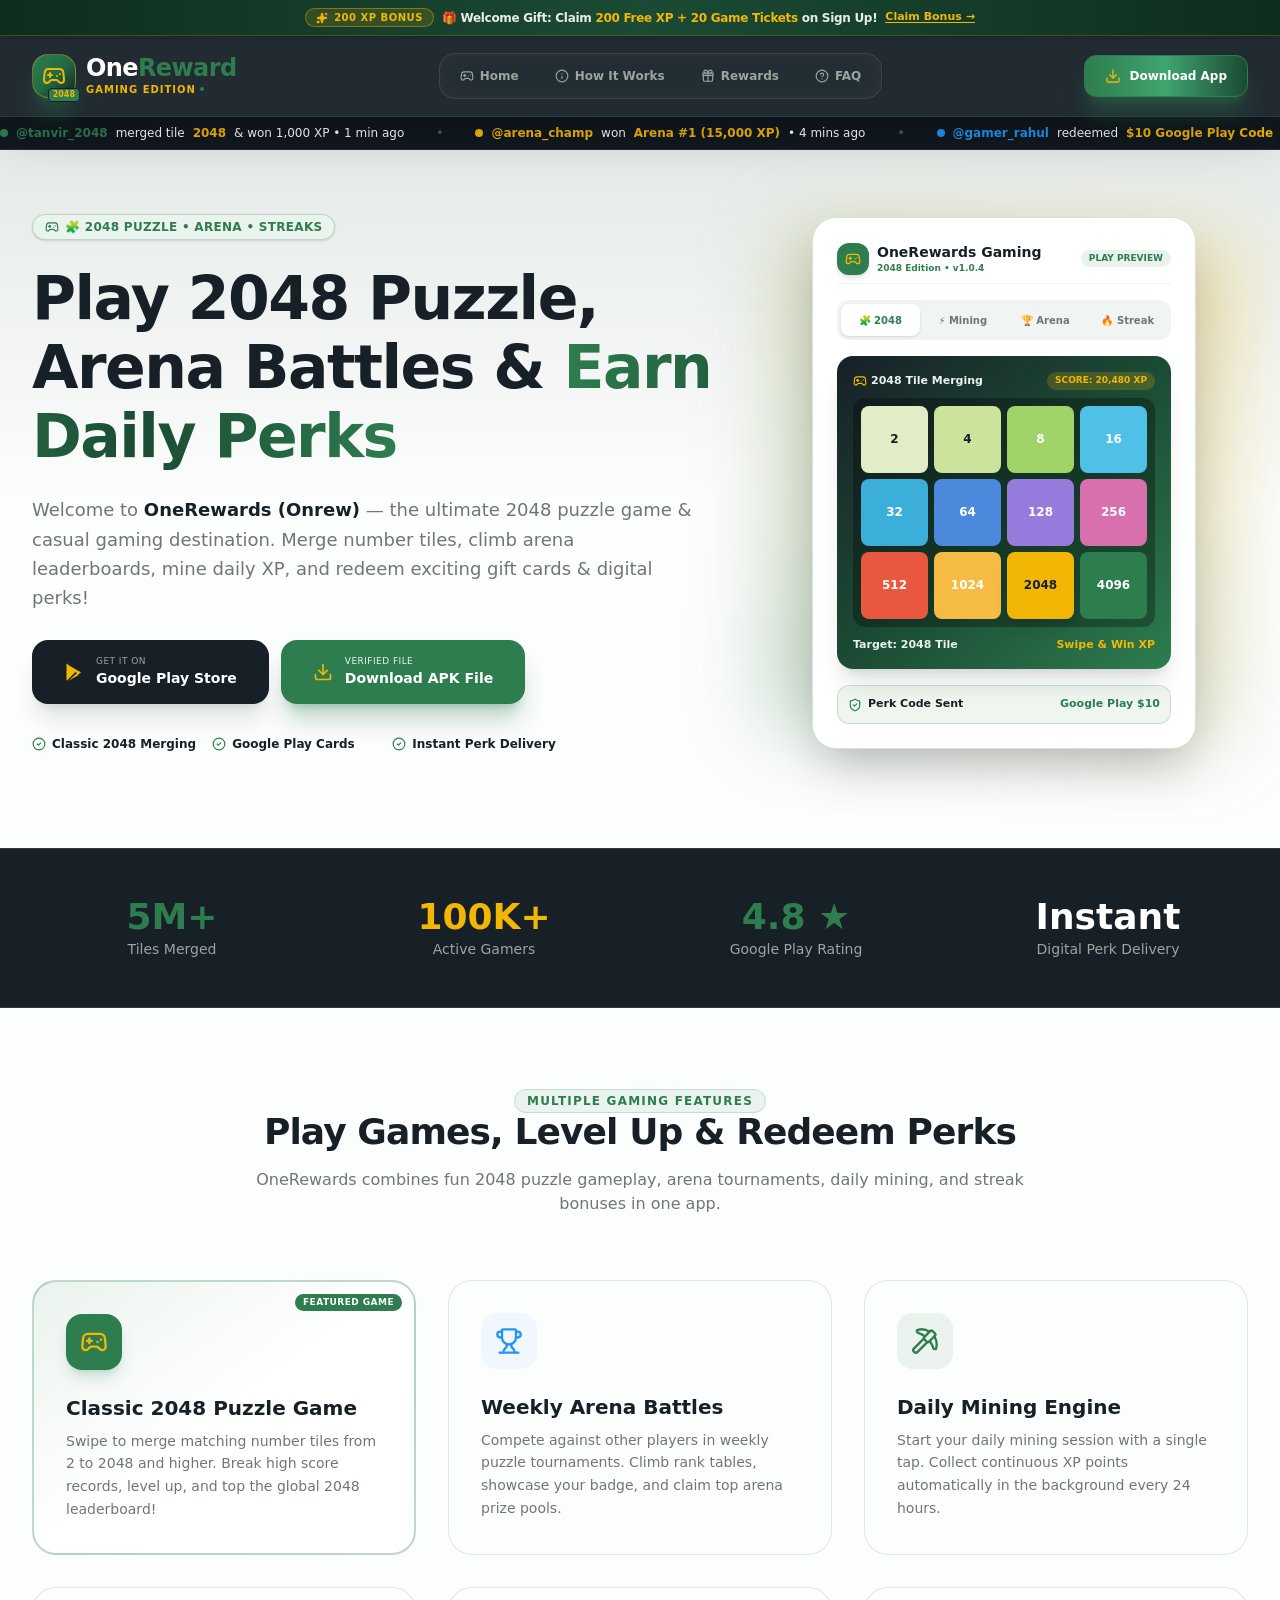
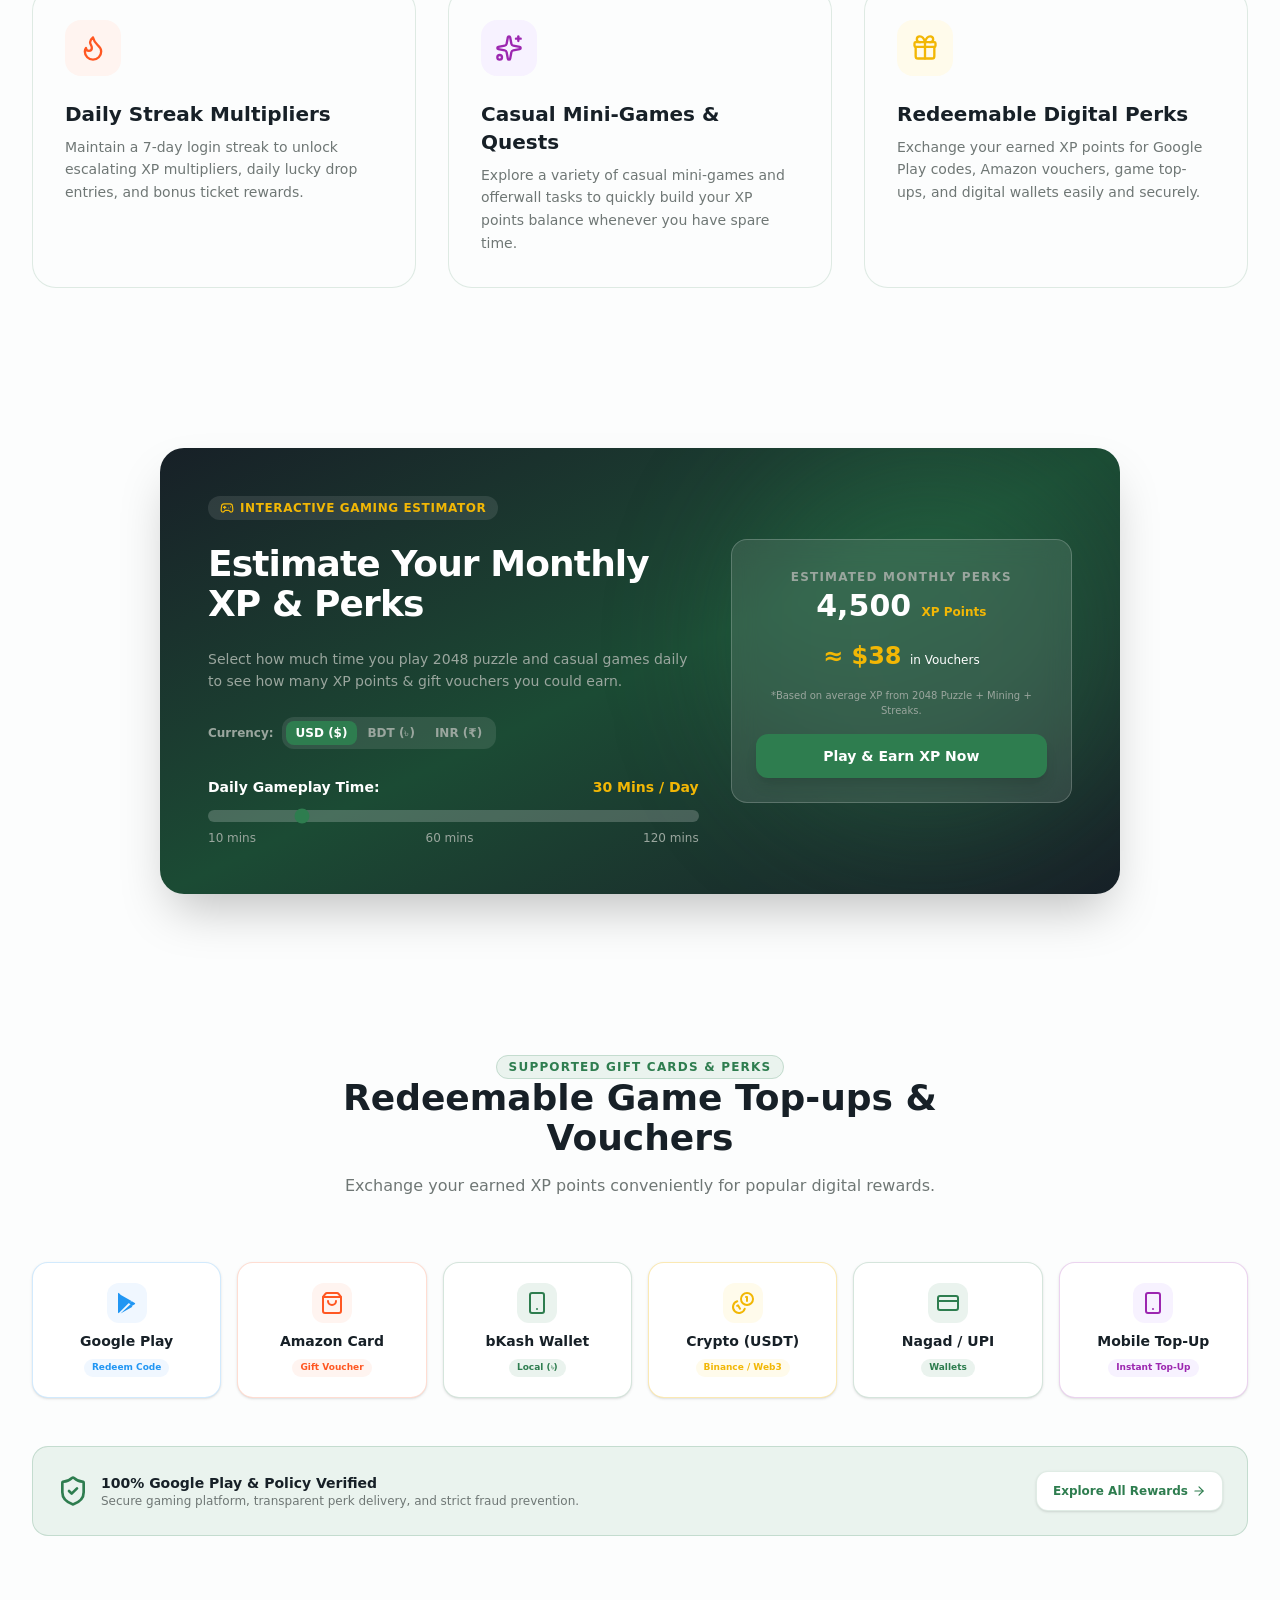
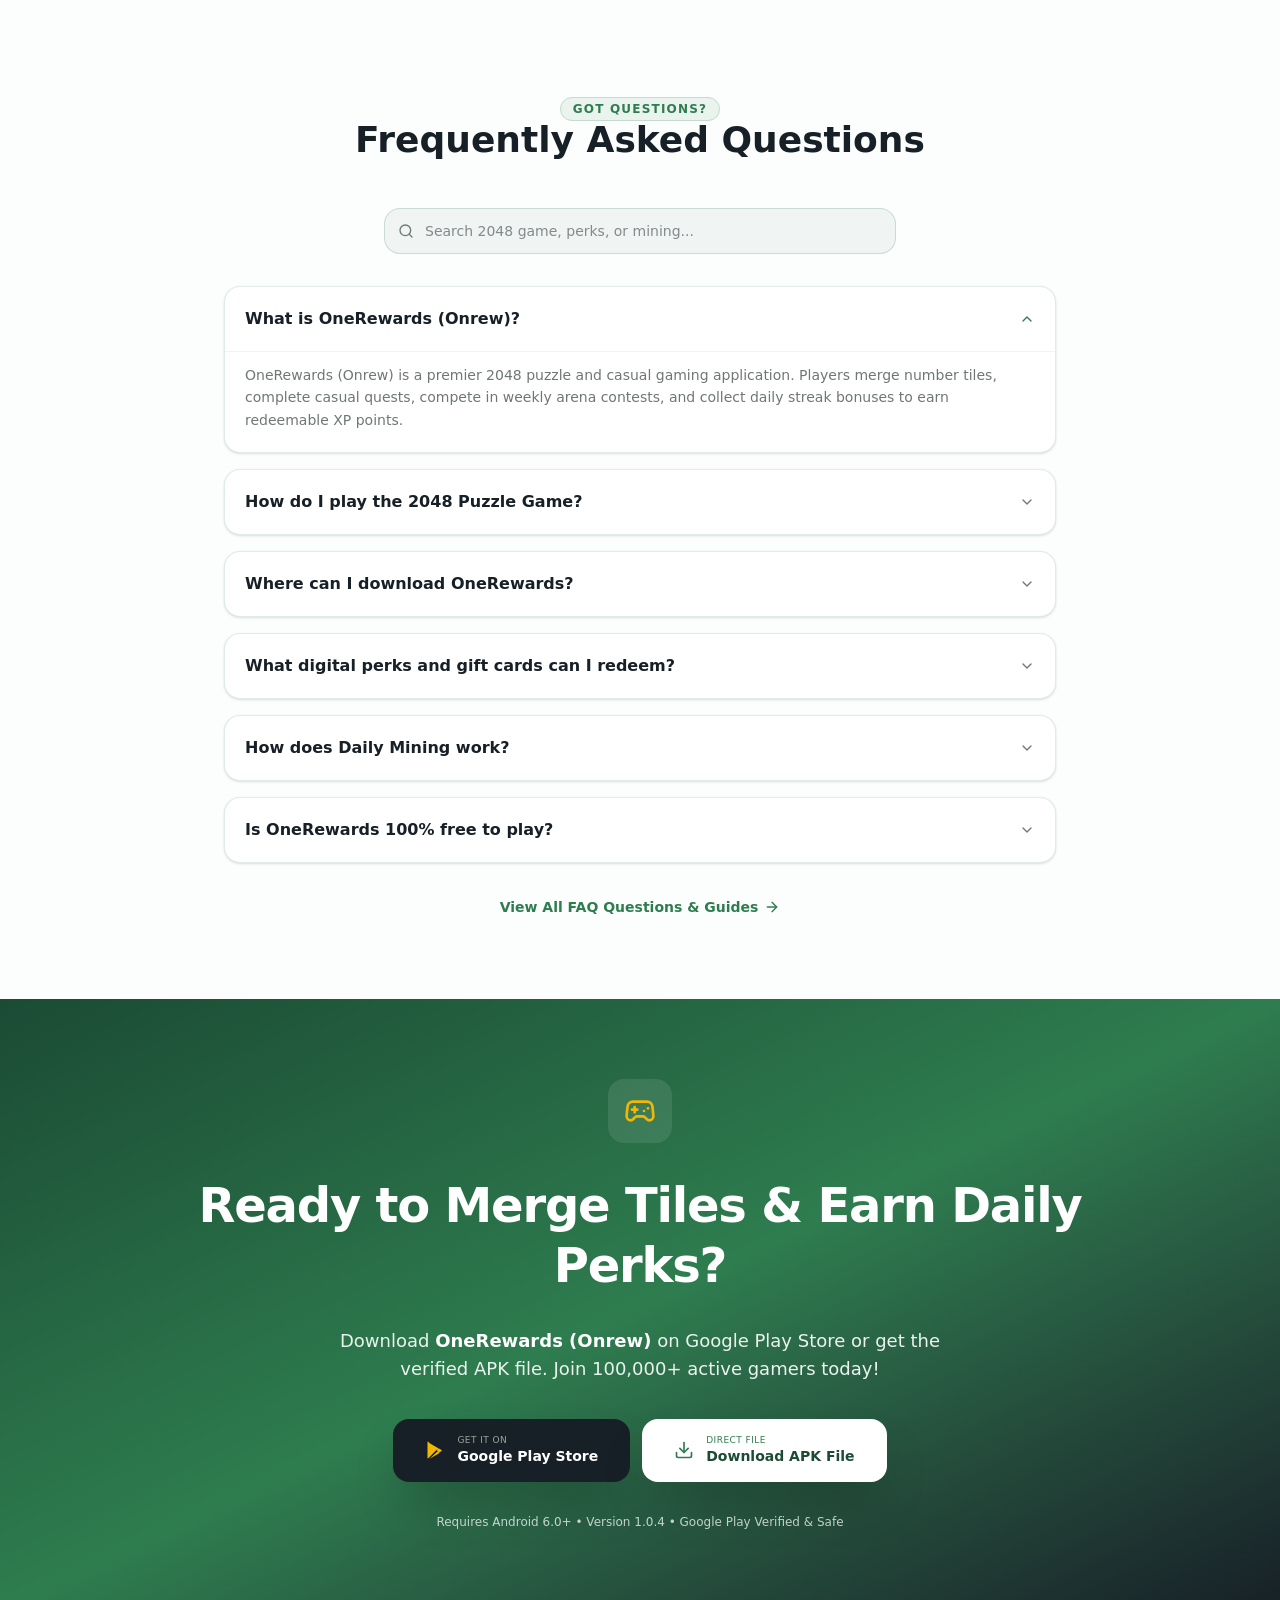
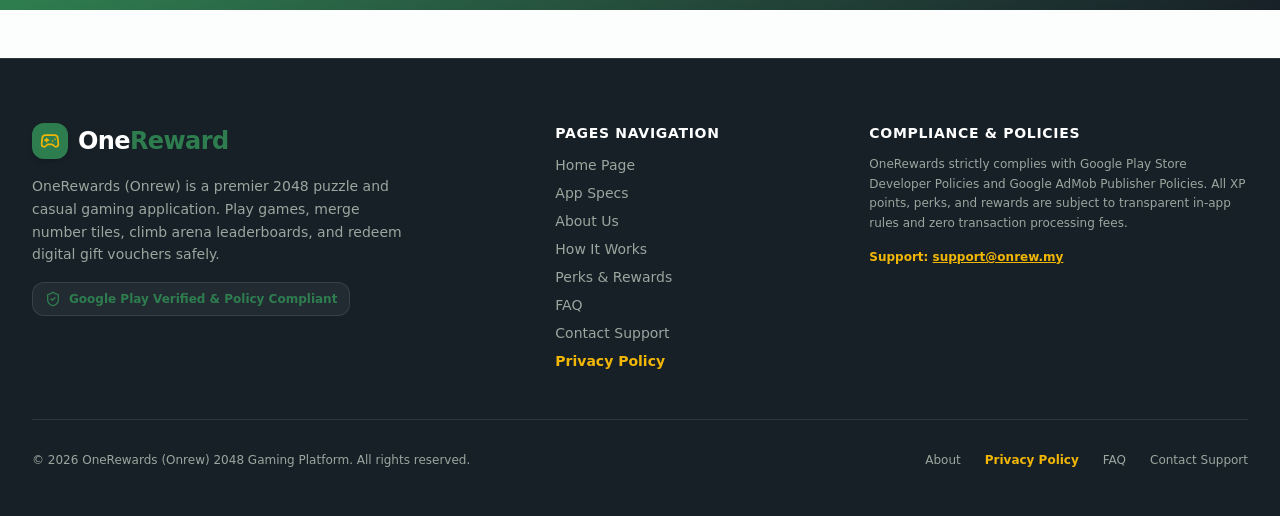
==== commit 75a1f20b: "Deploy: 2026-11-08T04:18:17.673Z" ====
--- a/index.html
+++ b/index.html
@@ -101,8 +101,8 @@
       ]
     }
     </script>
-    <script type="module" crossorigin src="/assets/index-CUjUHv-F.js"></script>
-    <link rel="stylesheet" crossorigin href="/assets/index-Dkf-gz1Y.css">
+    <script type="module" crossorigin src="/assets/index-CR9Hg2Oo.js"></script>
+    <link rel="stylesheet" crossorigin href="/assets/index-D6_S5sFY.css">
   </head>
   <body class="bg-[#FCFDFD] text-[#172027] font-sans antialiased selection:bg-[#2E7D4F] selection:text-white">
     <div id="root"></div>
